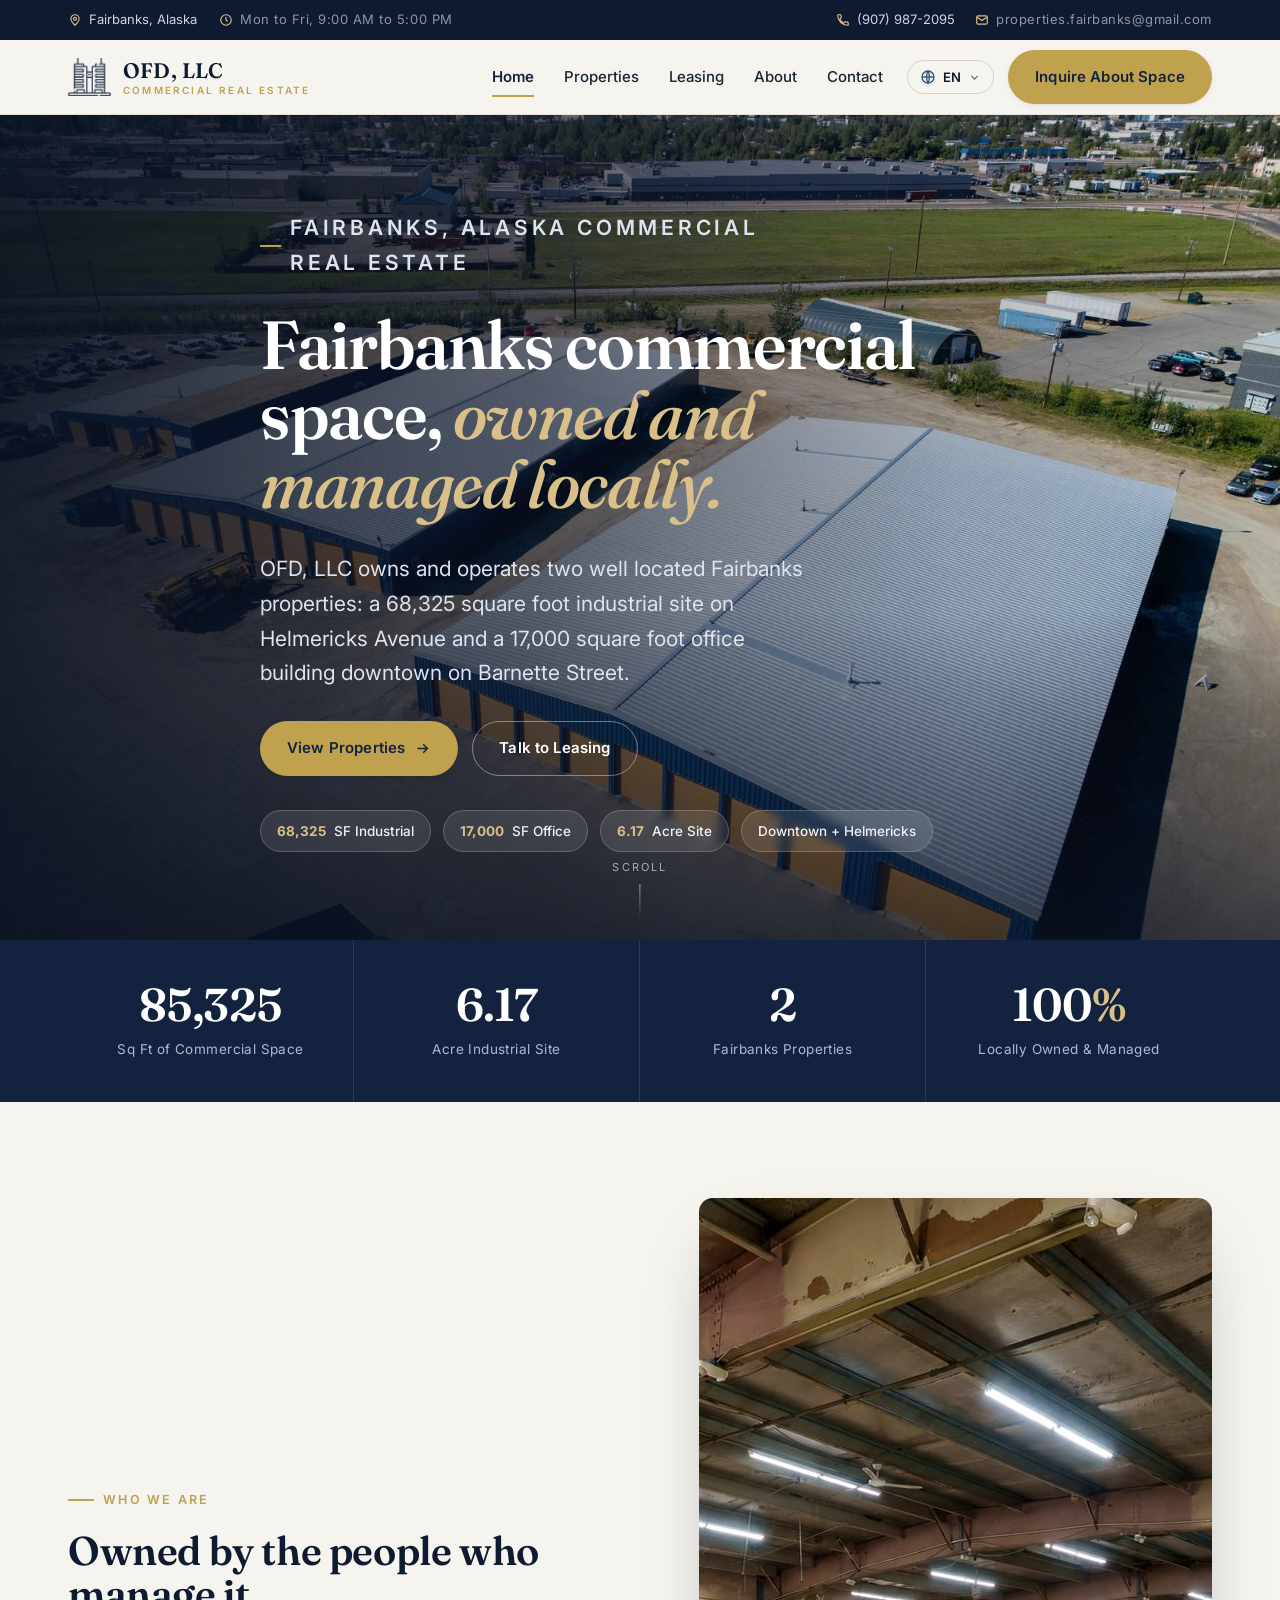
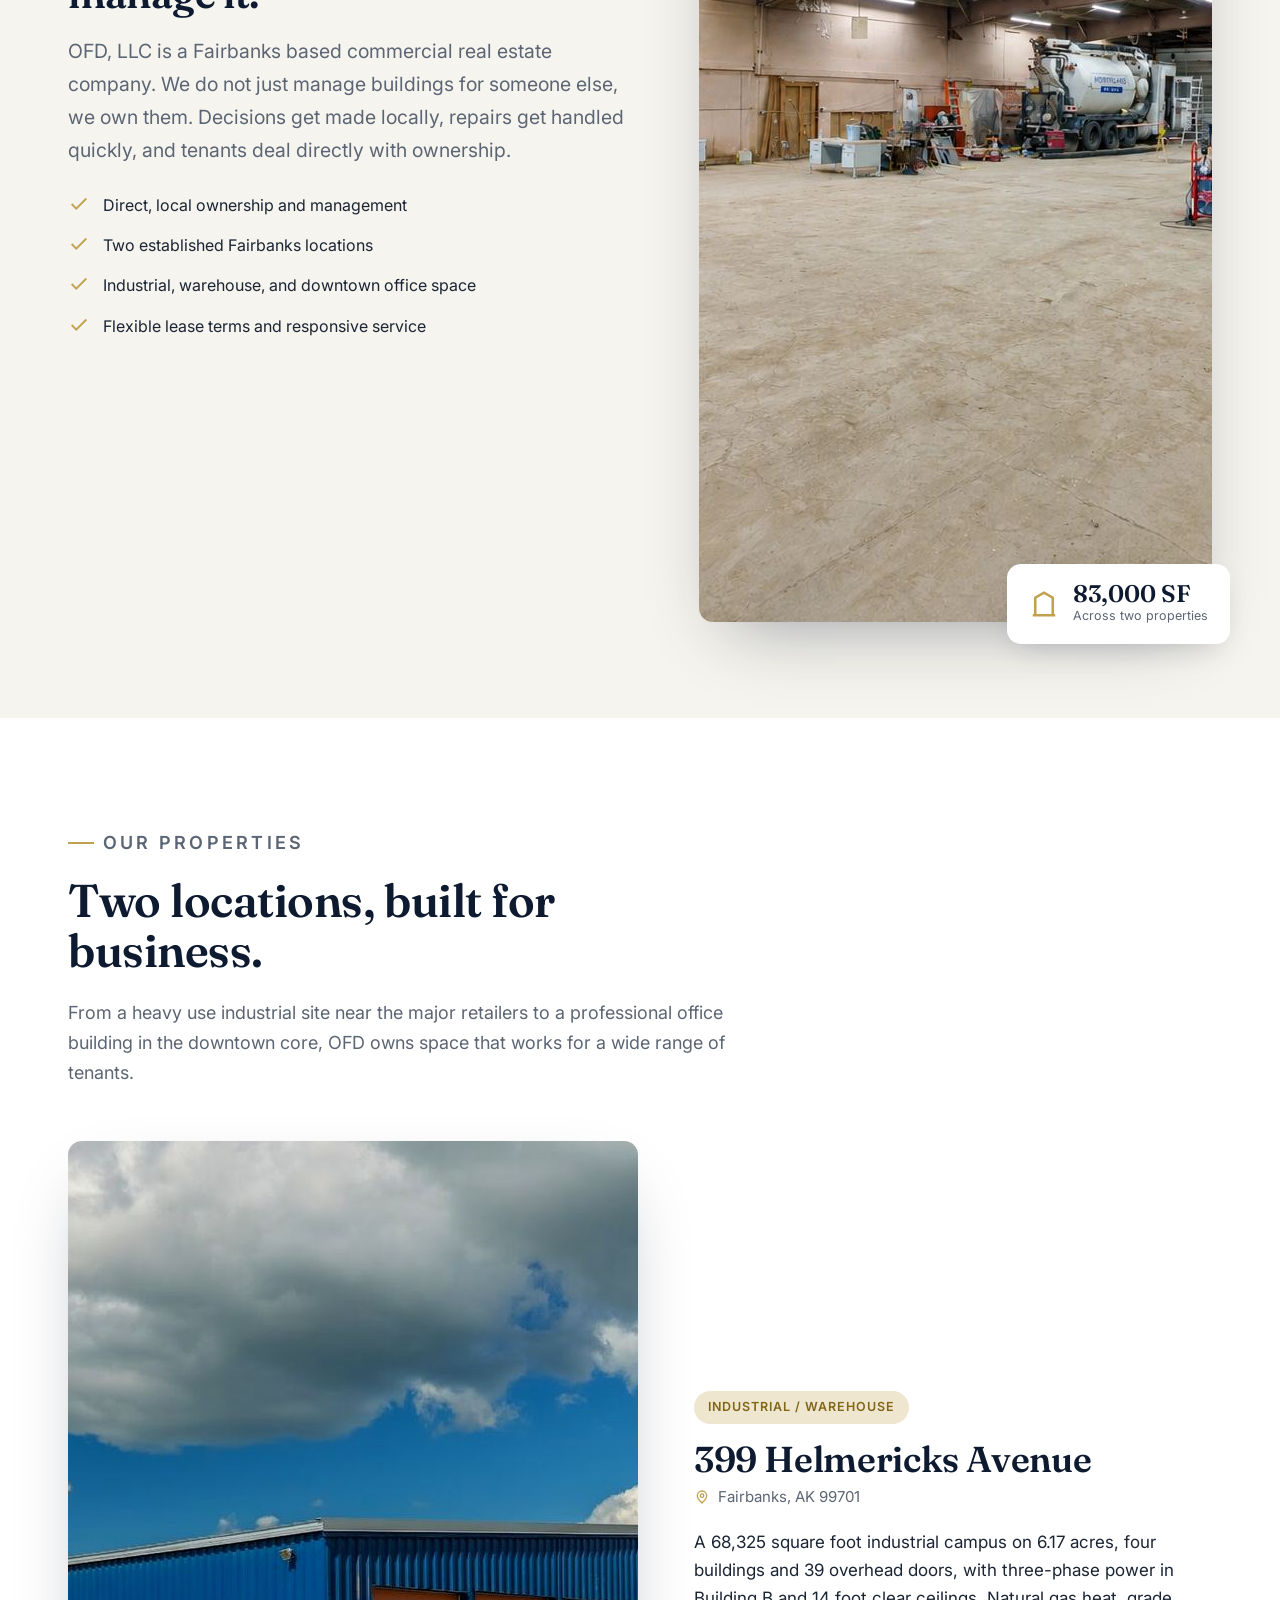
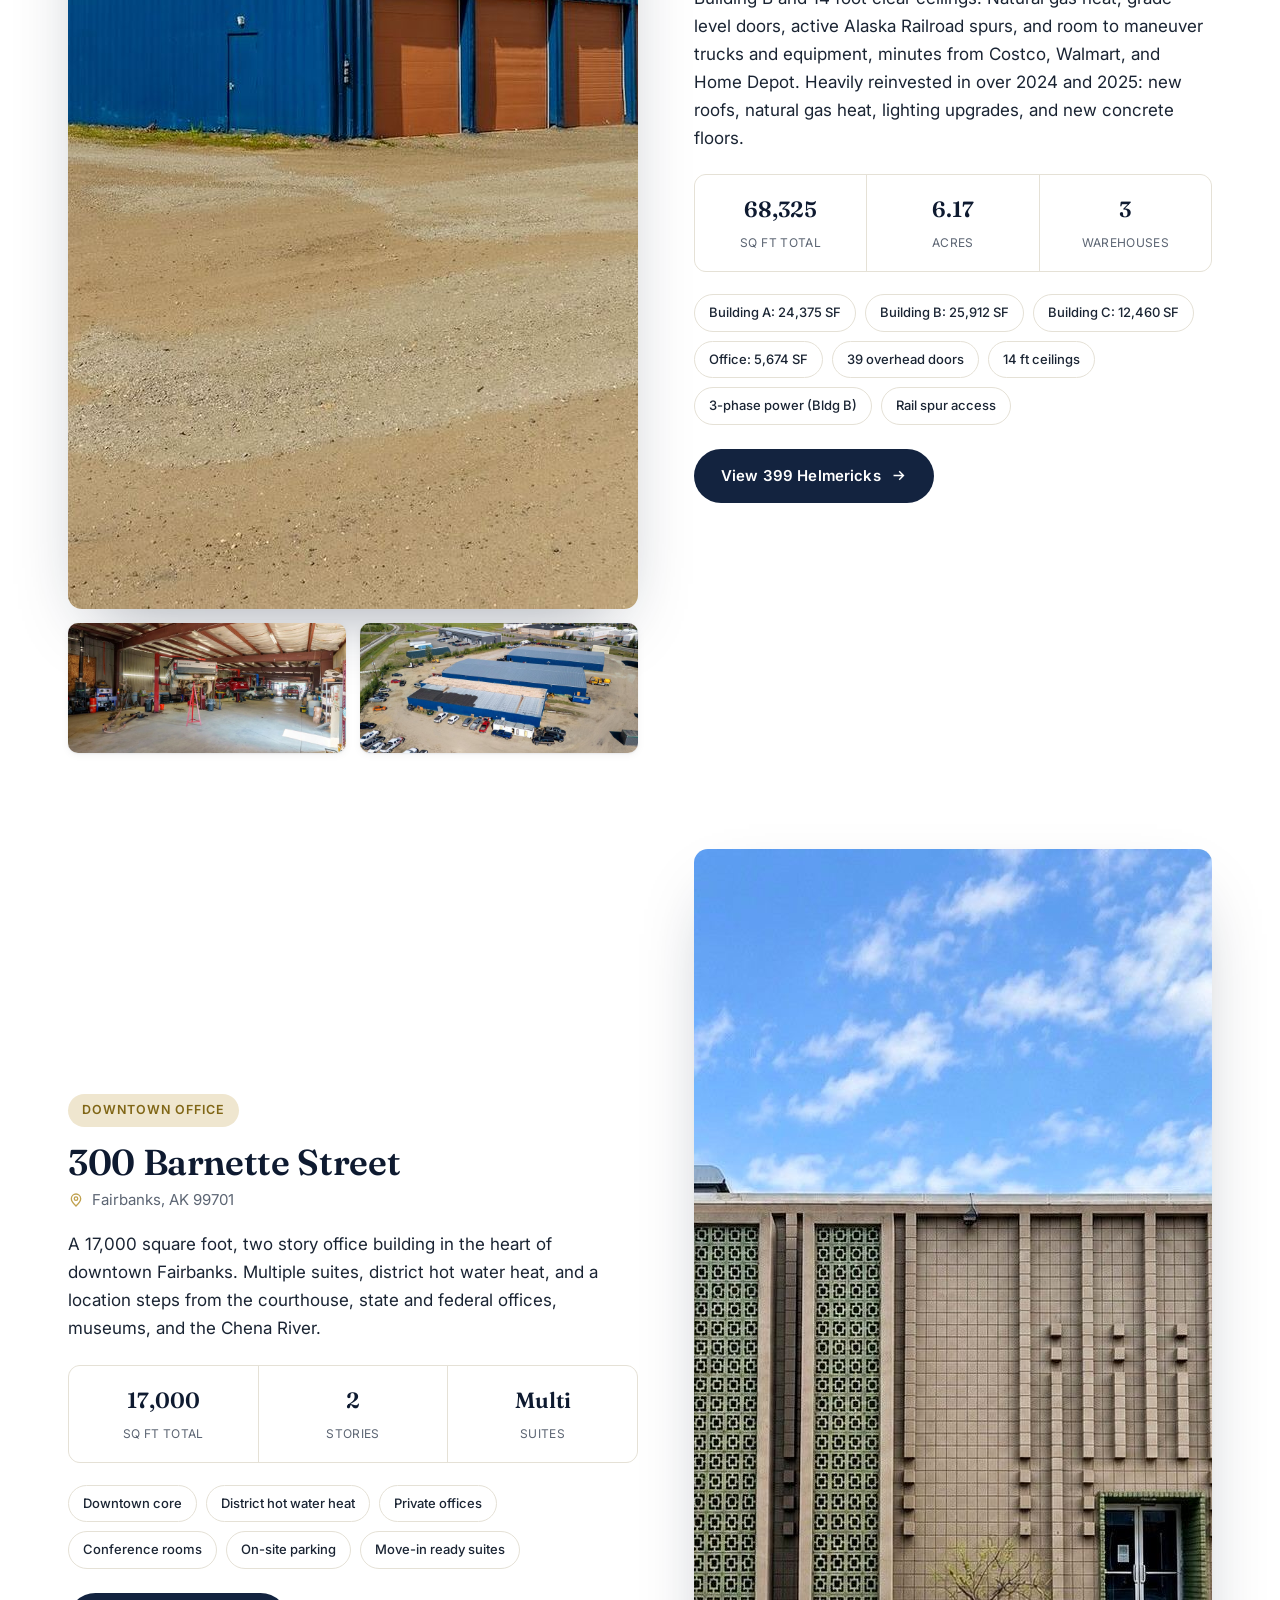
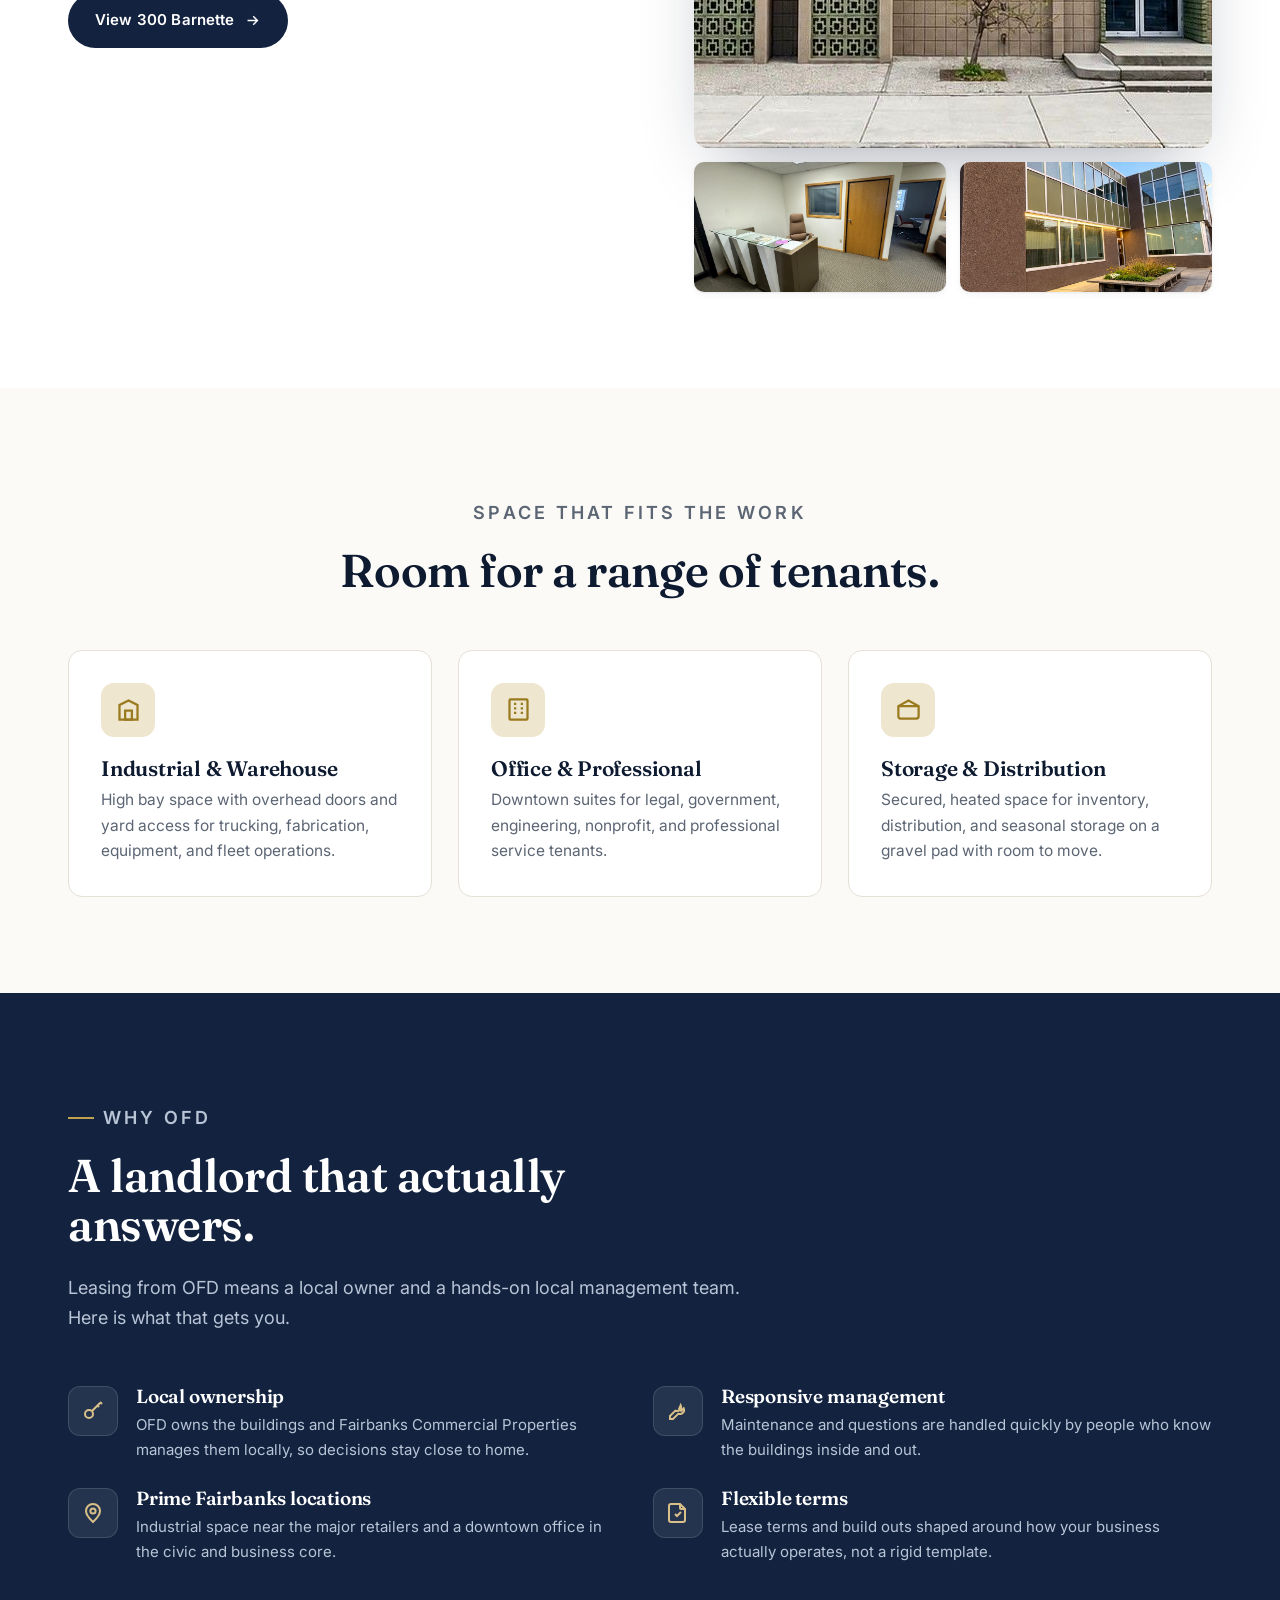
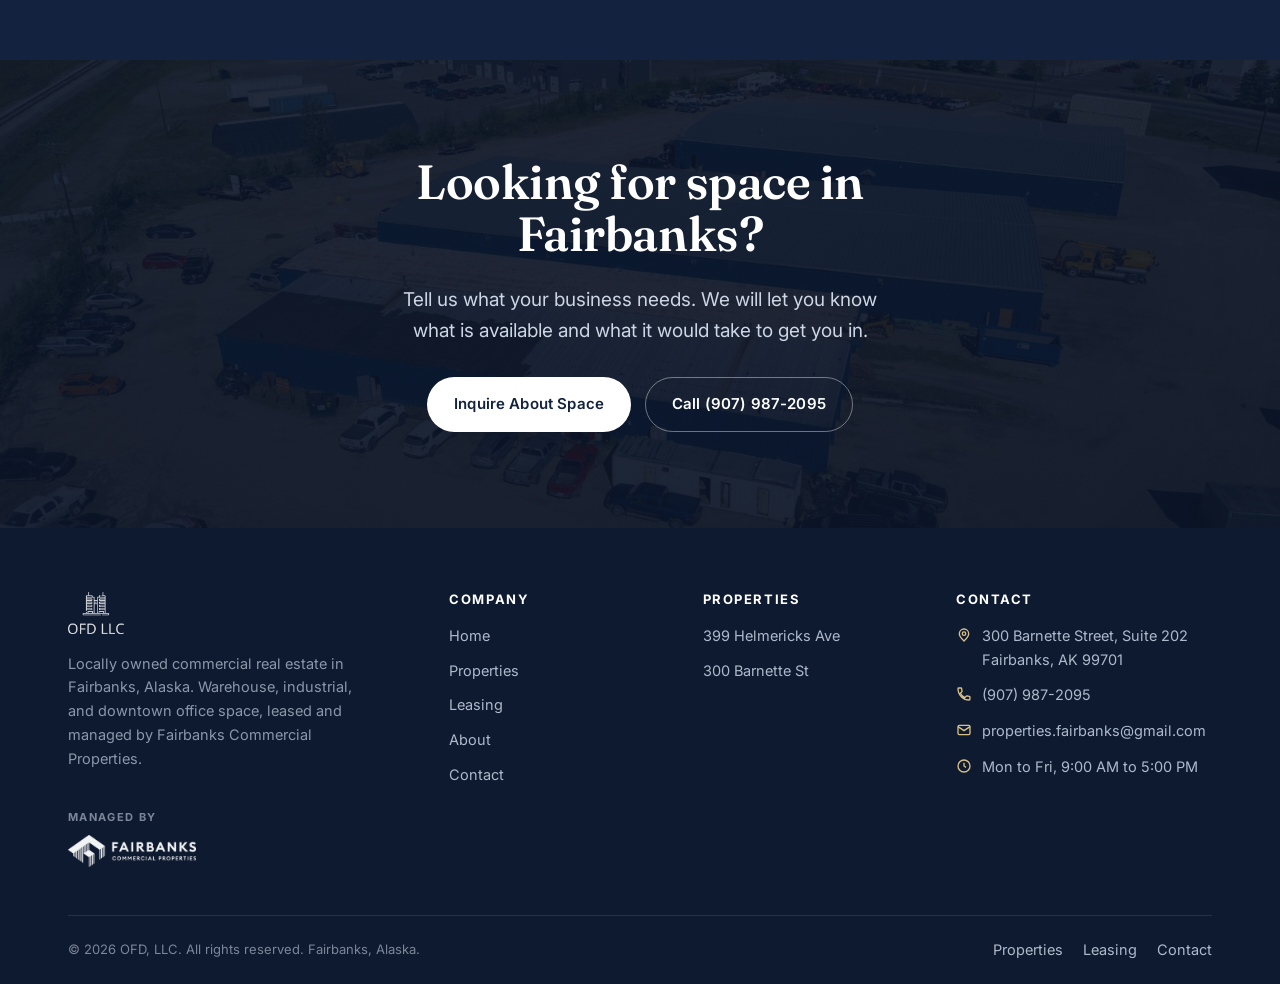
==== index.html @ 04889e03 "Upgrade Barnette + Helmericks photos to new professional shots 300 Barnette: replaced the two exteri" ====
<!DOCTYPE html>
<html lang="en">
<head>
<meta charset="UTF-8">
<meta name="viewport" content="width=device-width, initial-scale=1">
<title>OFD, LLC | Commercial Property for Lease in Fairbanks, Alaska</title>
<meta name="description" content="OFD, LLC owns and manages commercial real estate in Fairbanks, Alaska: a 68,325 sq ft industrial site at 399 Helmericks Ave and a 17,000 sq ft downtown office at 300 Barnette St.">
<link rel="canonical" href="https://www.ofdllc.com/">
<meta name="theme-color" content="#13233f">
<meta name="robots" content="index, follow">
<meta name="geo.region" content="US-AK">
<meta name="geo.placename" content="Fairbanks, Alaska">
<!-- Open Graph -->
<meta property="og:type" content="website">
<meta property="og:site_name" content="OFD, LLC">
<meta property="og:title" content="OFD, LLC | Commercial Property for Lease in Fairbanks, Alaska">
<meta property="og:description" content="Locally owned warehouse, industrial, and downtown office space in Fairbanks, Alaska.">
<meta property="og:url" content="https://www.ofdllc.com/">
<meta property="og:image" content="https://www.ofdllc.com/assets/img/og-image.jpg">
<meta property="og:image:width" content="1200">
<meta property="og:image:height" content="630">
<meta name="twitter:card" content="summary_large_image">
<meta name="twitter:title" content="OFD, LLC | Commercial Property for Lease in Fairbanks, Alaska">
<meta name="twitter:description" content="Locally owned warehouse, industrial, and downtown office space in Fairbanks, Alaska.">
<meta name="twitter:image" content="https://www.ofdllc.com/assets/img/og-image.jpg">
<!-- Favicons -->
<link rel="icon" href="assets/img/favicon.ico" sizes="any">
<link rel="icon" type="image/png" sizes="32x32" href="assets/img/favicon-32.png">
<link rel="apple-touch-icon" href="assets/img/apple-touch-icon.png">
<!-- Fonts -->
<link rel="preconnect" href="https://fonts.googleapis.com">
<link rel="preconnect" href="https://fonts.gstatic.com" crossorigin>
<link href="https://fonts.googleapis.com/css2?family=Fraunces:ital,opsz,wght@0,9..144,400;0,9..144,500;0,9..144,600;0,9..144,700;1,9..144,500&family=Inter:wght@400;500;600;700&display=swap" rel="stylesheet">
<link rel="preload" as="image" href="assets/img/hero-aerial.jpg" fetchpriority="high">
<link rel="stylesheet" href="assets/styles.css?v=7">
<script type="application/ld+json">
{
  "@context": "https://schema.org",
  "@graph": [
    {
      "@type": ["RealEstateAgent", "LocalBusiness"],
      "@id": "https://www.ofdllc.com/#business",
      "name": "OFD, LLC",
      "alternateName": "OFD LLC Commercial Real Estate",
      "description": "OFD, LLC is a locally owned commercial real estate company in Fairbanks, Alaska. OFD owns and leases warehouse, industrial, and downtown office space, including a 68,325 sq ft industrial campus on 6.17 acres at 399 Helmericks Avenue and a 17,000 sq ft, two-story downtown office building at 300 Barnette Street. The properties are managed by Fairbanks Commercial Properties.",
      "url": "https://www.ofdllc.com/",
      "logo": "https://www.ofdllc.com/assets/img/favicon-512.png",
      "image": "https://www.ofdllc.com/assets/img/og-image.jpg",
      "telephone": "+1-907-987-2095",
      "email": "properties.fairbanks@gmail.com",
      "priceRange": "$$",
      "currenciesAccepted": "USD",
      "areaServed": [
        { "@type": "City", "name": "Fairbanks, Alaska" },
        { "@type": "AdministrativeArea", "name": "Fairbanks North Star Borough, Alaska" }
      ],
      "knowsAbout": ["commercial real estate leasing", "warehouse and industrial space for lease", "downtown office space for lease", "commercial property management", "Fairbanks Alaska real estate"],
      "address": {
        "@type": "PostalAddress",
        "streetAddress": "300 Barnette Street, Suite 202",
        "addressLocality": "Fairbanks",
        "addressRegion": "AK",
        "postalCode": "99701",
        "addressCountry": "US"
      },
      "geo": { "@type": "GeoCoordinates", "latitude": 64.8466, "longitude": -147.7172 },
      "openingHoursSpecification": {
        "@type": "OpeningHoursSpecification",
        "dayOfWeek": ["Monday","Tuesday","Wednesday","Thursday","Friday"],
        "opens": "09:00",
        "closes": "17:00"
      },
      "founder": { "@type": "Person", "name": "Seth Church", "jobTitle": "Managing Member" },
      "sameAs": ["https://www.fairbankscp.com"]
    },
    {
      "@type": "WebSite",
      "@id": "https://www.ofdllc.com/#website",
      "url": "https://www.ofdllc.com/",
      "name": "OFD, LLC",
      "inLanguage": "en-US",
      "publisher": { "@id": "https://www.ofdllc.com/#business" }
    }
  ]
}
</script>
</head>
<body>
<a class="skip" href="#main">Skip to content</a>

<!-- utility bar -->
<div class="utility">
  <div class="wrap">
    <div class="u-left">
      <span class="u-item"><svg viewBox="0 0 24 24" fill="none" stroke="currentColor" stroke-width="2"><path d="M12 21s-7-6.6-7-11a7 7 0 0 1 14 0c0 4.4-7 11-7 11z"/><circle cx="12" cy="10" r="2.6"/></svg> Fairbanks, Alaska</span>
      <span class="u-item u-tag"><svg viewBox="0 0 24 24" fill="none" stroke="currentColor" stroke-width="2"><circle cx="12" cy="12" r="9"/><path d="M12 7v5l3 2"/></svg> Mon to Fri, 9:00 AM to 5:00 PM</span>
    </div>
    <div class="u-right">
      <a class="u-item" href="tel:+19079872095"><svg viewBox="0 0 24 24" fill="none" stroke="currentColor" stroke-width="2"><path d="M6.6 10.8a14 14 0 0 0 6.6 6.6l2.2-2.2a1 1 0 0 1 1-.24 11 11 0 0 0 3.5.56 1 1 0 0 1 1 1V20a1 1 0 0 1-1 1A17 17 0 0 1 3 4a1 1 0 0 1 1-1h3.5a1 1 0 0 1 1 1 11 11 0 0 0 .56 3.5 1 1 0 0 1-.24 1z"/></svg> (907) 987-2095</a>
      <a class="u-item u-tag" href="mailto:properties.fairbanks@gmail.com"><svg viewBox="0 0 24 24" fill="none" stroke="currentColor" stroke-width="2"><rect x="3" y="5" width="18" height="14" rx="2"/><path d="m3 7 9 6 9-6"/></svg> properties.fairbanks@gmail.com</a>
    </div>
  </div>
</div>

<!-- header -->
<header class="header">
  <nav class="wrap nav" aria-label="Primary">
    <a class="brand" href="index.html" aria-label="OFD, LLC home">
      <img width="360" height="318" src="assets/img/ofd-mark-navy.png" alt="OFD, LLC logo">
      <span class="b-text"><span class="b-name">OFD, LLC</span><span class="b-sub">Commercial Real Estate</span></span>
    </a>
    <div class="nav-links" id="navlinks">
      <a href="index.html">Home</a>
      <a href="properties.html">Properties</a>
      <a href="leasing.html">Leasing</a>
      <a href="about.html">About</a>
      <a href="contact.html">Contact</a>
    </div>
    <div class="nav-cta">
      <div class="lang notranslate" translate="no" id="lang">
        <button class="lang__btn" id="langBtn" type="button" aria-haspopup="listbox" aria-expanded="false" aria-label="Choose language">
          <svg class="globe" viewBox="0 0 24 24" fill="none" stroke="currentColor" stroke-width="2"><circle cx="12" cy="12" r="9"/><path d="M3 12h18M12 3c2.5 2.7 2.5 15.3 0 18M12 3c-2.5 2.7-2.5 15.3 0 18"/></svg><span id="langCurrent">EN</span><svg class="chev" viewBox="0 0 24 24" fill="none" stroke="currentColor" stroke-width="2"><path d="m6 9 6 6 6-6"/></svg>
        </button>
        <div class="lang__menu" id="langMenu" role="listbox" aria-label="Select a language">
          <button type="button" role="option" data-lang="en">English</button>
          <button type="button" role="option" data-lang="es">Español</button>
          <button type="button" role="option" data-lang="fr">Français</button>
          <button type="button" role="option" data-lang="de">Deutsch</button>
          <button type="button" role="option" data-lang="it">Italiano</button>
          <button type="button" role="option" data-lang="pt">Português</button>
          <button type="button" role="option" data-lang="ru">Русский</button>
          <button type="button" role="option" data-lang="zh-CN">中文 (简体)</button>
          <button type="button" role="option" data-lang="zh-TW">中文 (繁體)</button>
          <button type="button" role="option" data-lang="ja">日本語</button>
          <button type="button" role="option" data-lang="ko">한국어</button>
          <button type="button" role="option" data-lang="ar">العربية</button>
          <button type="button" role="option" data-lang="hi">हिन्दी</button>
          <button type="button" role="option" data-lang="bn">বাংলা</button>
          <button type="button" role="option" data-lang="pa">ਪੰਜਾਬੀ</button>
          <button type="button" role="option" data-lang="vi">Tiếng Việt</button>
          <button type="button" role="option" data-lang="th">ไทย</button>
          <button type="button" role="option" data-lang="id">Bahasa Indonesia</button>
          <button type="button" role="option" data-lang="tl">Filipino</button>
          <button type="button" role="option" data-lang="tr">Türkçe</button>
          <button type="button" role="option" data-lang="pl">Polski</button>
          <button type="button" role="option" data-lang="uk">Українська</button>
          <button type="button" role="option" data-lang="nl">Nederlands</button>
          <button type="button" role="option" data-lang="el">Ελληνικά</button>
          <button type="button" role="option" data-lang="he">עברית</button>
          <button type="button" role="option" data-lang="sv">Svenska</button>
          <button type="button" role="option" data-lang="ro">Română</button>
        </div>
      </div>
      <a class="btn btn--primary" href="contact.html">Inquire About Space</a>
      <button class="burger" aria-label="Open menu" aria-expanded="false" aria-controls="navlinks"><span></span></button>
    </div>
  </nav>
</header>

<main id="main">

<!-- hero -->
<section class="hero">
  <div class="hero__bg"><img width="1600" height="1200" src="assets/img/hero-aerial.jpg" alt="Aerial view of the OFD, LLC industrial property at 399 Helmericks Avenue in Fairbanks, Alaska"></div>
  <div class="wrap hero__inner">
    <p class="eyebrow">Fairbanks, Alaska Commercial Real Estate</p>
    <h1>Fairbanks commercial space, <em>owned and managed locally.</em></h1>
    <p>OFD, LLC owns and operates two well located Fairbanks properties: a 68,325 square foot industrial site on Helmericks Avenue and a 17,000 square foot office building downtown on Barnette Street.</p>
    <div class="btn-row">
      <a class="btn btn--primary" href="properties.html">View Properties
        <svg viewBox="0 0 24 24" fill="none" stroke="currentColor" stroke-width="2"><path d="M5 12h14M13 6l6 6-6 6"/></svg></a>
      <a class="btn btn--outline-light" href="contact.html">Talk to Leasing</a>
    </div>
    <div class="hero__chips">
      <span class="chip"><b>68,325</b> SF Industrial</span>
      <span class="chip"><b>17,000</b> SF Office</span>
      <span class="chip"><b>6.17</b> Acre Site</span>
      <span class="chip">Downtown + Helmericks</span>
    </div>
  </div>
  <div class="hero__scroll" aria-hidden="true">Scroll<span></span></div>
</section>

<!-- stat bar -->
<section class="statbar">
  <div class="wrap">
    <div class="statbar__grid">
      <div class="stat"><div class="stat__num"><span data-count="85325">0</span></div><div class="stat__label">Sq Ft of Commercial Space</div></div>
      <div class="stat"><div class="stat__num"><span data-count="6.17" data-dec="2">0</span></div><div class="stat__label">Acre Industrial Site</div></div>
      <div class="stat"><div class="stat__num"><span data-count="2">0</span></div><div class="stat__label">Fairbanks Properties</div></div>
      <div class="stat"><div class="stat__num"><span data-count="100">0</span><span class="suf">%</span></div><div class="stat__label">Locally Owned & Managed</div></div>
    </div>
  </div>
</section>

<!-- intro split -->
<section class="section bg-paper">
  <div class="wrap">
    <div class="split">
      <div class="split__body reveal">
        <p class="eyebrow">Who We Are</p>
        <h2>Owned by the people who manage it.</h2>
        <p class="lead">OFD, LLC is a Fairbanks based commercial real estate company. We do not just manage buildings for someone else, we own them. Decisions get made locally, repairs get handled quickly, and tenants deal directly with ownership.</p>
        <ul class="checklist">
          <li><svg viewBox="0 0 24 24" fill="none" stroke="currentColor" stroke-width="2"><path d="M20 6 9 17l-5-5"/></svg> Direct, local ownership and management</li>
          <li><svg viewBox="0 0 24 24" fill="none" stroke="currentColor" stroke-width="2"><path d="M20 6 9 17l-5-5"/></svg> Two established Fairbanks locations</li>
          <li><svg viewBox="0 0 24 24" fill="none" stroke="currentColor" stroke-width="2"><path d="M20 6 9 17l-5-5"/></svg> Industrial, warehouse, and downtown office space</li>
          <li><svg viewBox="0 0 24 24" fill="none" stroke="currentColor" stroke-width="2"><path d="M20 6 9 17l-5-5"/></svg> Flexible lease terms and responsive service</li>
        </ul>
      </div>
      <div class="split__media reveal d2">
        <img width="1535" height="1024" src="assets/img/helmericks-int-1.jpg" alt="Open warehouse interior with concrete floor at 399 Helmericks Avenue" loading="lazy" decoding="async">
        <div class="badge badge--br">
          <svg viewBox="0 0 24 24" fill="none" stroke="currentColor" stroke-width="2"><path d="M3 21h18M5 21V7l7-4 7 4v14"/><path d="M9 9h.01M15 9h.01M9 13h.01M15 13h.01M9 17h.01M15 17h.01"/></svg>
          <div><div class="b-num">83,000 SF</div><div class="b-lbl">Across two properties</div></div>
        </div>
      </div>
    </div>
  </div>
</section>

<!-- properties -->
<section class="section bg-surface" id="properties">
  <div class="wrap">
    <div class="section-head reveal">
      <p class="eyebrow">Our Properties</p>
      <h2>Two locations, built for business.</h2>
      <p>From a heavy use industrial site near the major retailers to a professional office building in the downtown core, OFD owns space that works for a wide range of tenants.</p>
    </div>

    <!-- 399 Helmericks -->
    <div class="prop reveal">
      <div class="prop__media">
        <img width="1600" height="1068" class="pm-main" src="assets/img/helmericks-storage.jpg" alt="Row of warehouse bays with overhead doors at 399 Helmericks Avenue" loading="lazy" decoding="async">
        <div class="pm-thumbs">
          <img width="1600" height="1068" src="assets/img/helmericks-int-2.jpg" alt="Warehouse bay interior at 399 Helmericks Avenue" loading="lazy" decoding="async">
          <img width="1600" height="1200" src="assets/img/helmericks-aerial.jpg" alt="Aerial of the 399 Helmericks Avenue site" loading="lazy" decoding="async">
        </div>
      </div>
      <div class="prop__body">
        <span class="prop__tag">Industrial / Warehouse</span>
        <h3>399 Helmericks Avenue</h3>
        <div class="prop__addr"><svg viewBox="0 0 24 24" fill="none" stroke="currentColor" stroke-width="2"><path d="M12 21s-7-6.6-7-11a7 7 0 0 1 14 0c0 4.4-7 11-7 11z"/><circle cx="12" cy="10" r="2.6"/></svg> Fairbanks, AK 99701</div>
        <p>A 68,325 square foot industrial campus on 6.17 acres, four buildings and 39 overhead doors, with three-phase power in Building B and 14 foot clear ceilings. Natural gas heat, grade level doors, active Alaska Railroad spurs, and room to maneuver trucks and equipment, minutes from Costco, Walmart, and Home Depot. Heavily reinvested in over 2024 and 2025: new roofs, natural gas heat, lighting upgrades, and new concrete floors.</p>
        <div class="specrow">
          <div class="sc"><b>68,325</b><span>SQ FT TOTAL</span></div>
          <div class="sc"><b>6.17</b><span>ACRES</span></div>
          <div class="sc"><b>3</b><span>WAREHOUSES</span></div>
        </div>
        <div class="taglist">
          <span>Building A: 24,375 SF</span><span>Building B: 25,912 SF</span><span>Building C: 12,460 SF</span><span>Office: 5,674 SF</span><span>39 overhead doors</span><span>14 ft ceilings</span><span>3-phase power (Bldg B)</span><span>Rail spur access</span>
        </div>
        <a class="btn btn--navy" href="properties.html#helmericks">View 399 Helmericks
          <svg viewBox="0 0 24 24" fill="none" stroke="currentColor" stroke-width="2"><path d="M5 12h14M13 6l6 6-6 6"/></svg></a>
      </div>
    </div>

    <!-- 300 Barnette -->
    <div class="prop prop--rev reveal">
      <div class="prop__media">
        <img width="1448" height="899" class="pm-main" src="assets/img/barnette-exterior.jpg" alt="The 300 Barnette Street office building in downtown Fairbanks" loading="lazy" decoding="async">
        <div class="pm-thumbs">
          <img width="1600" height="1200" src="assets/img/barnette-reception.jpg" alt="Reception area inside 300 Barnette Street" loading="lazy" decoding="async">
          <img width="960" height="1280" src="assets/img/barnette-glass.jpg" alt="Glass curtain wall side of 300 Barnette Street" loading="lazy" decoding="async">
        </div>
      </div>
      <div class="prop__body">
        <span class="prop__tag">Downtown Office</span>
        <h3>300 Barnette Street</h3>
        <div class="prop__addr"><svg viewBox="0 0 24 24" fill="none" stroke="currentColor" stroke-width="2"><path d="M12 21s-7-6.6-7-11a7 7 0 0 1 14 0c0 4.4-7 11-7 11z"/><circle cx="12" cy="10" r="2.6"/></svg> Fairbanks, AK 99701</div>
        <p>A 17,000 square foot, two story office building in the heart of downtown Fairbanks. Multiple suites, district hot water heat, and a location steps from the courthouse, state and federal offices, museums, and the Chena River.</p>
        <div class="specrow">
          <div class="sc"><b>17,000</b><span>SQ FT TOTAL</span></div>
          <div class="sc"><b>2</b><span>STORIES</span></div>
          <div class="sc"><b>Multi</b><span>SUITES</span></div>
        </div>
        <div class="taglist">
          <span>Downtown core</span><span>District hot water heat</span><span>Private offices</span><span>Conference rooms</span><span>On-site parking</span><span>Move-in ready suites</span>
        </div>
        <a class="btn btn--navy" href="properties.html#barnette">View 300 Barnette
          <svg viewBox="0 0 24 24" fill="none" stroke="currentColor" stroke-width="2"><path d="M5 12h14M13 6l6 6-6 6"/></svg></a>
      </div>
    </div>
  </div>
</section>

<!-- tenant types -->
<section class="section bg-soft">
  <div class="wrap">
    <div class="section-head center reveal">
      <p class="eyebrow">Space That Fits The Work</p>
      <h2>Room for a range of tenants.</h2>
    </div>
    <div class="cards c3">
      <div class="card reveal">
        <div class="card__icon"><svg viewBox="0 0 24 24" fill="none" stroke="currentColor" stroke-width="2"><path d="M3 21h18M4 21V8l8-4 8 4v13"/><rect x="9" y="13" width="6" height="8"/></svg></div>
        <h3>Industrial & Warehouse</h3>
        <p>High bay space with overhead doors and yard access for trucking, fabrication, equipment, and fleet operations.</p>
      </div>
      <div class="card reveal d1">
        <div class="card__icon"><svg viewBox="0 0 24 24" fill="none" stroke="currentColor" stroke-width="2"><rect x="4" y="3" width="16" height="18" rx="1"/><path d="M8 7h2M14 7h2M8 11h2M14 11h2M8 15h2M14 15h2"/></svg></div>
        <h3>Office & Professional</h3>
        <p>Downtown suites for legal, government, engineering, nonprofit, and professional service tenants.</p>
      </div>
      <div class="card reveal d2">
        <div class="card__icon"><svg viewBox="0 0 24 24" fill="none" stroke="currentColor" stroke-width="2"><path d="M3 9 12 4l9 5v9a2 2 0 0 1-2 2H5a2 2 0 0 1-2-2z"/><path d="M3 9h18"/></svg></div>
        <h3>Storage & Distribution</h3>
        <p>Secured, heated space for inventory, distribution, and seasonal storage on a gravel pad with room to move.</p>
      </div>
    </div>
  </div>
</section>

<!-- why OFD -->
<section class="section bg-navy">
  <div class="wrap">
    <div class="section-head reveal">
      <p class="eyebrow">Why OFD</p>
      <h2>A landlord that actually answers.</h2>
      <p>Leasing from OFD means a local owner and a hands-on local management team. Here is what that gets you.</p>
    </div>
    <div class="cards c2">
      <div class="feat reveal">
        <div class="feat__ic"><svg viewBox="0 0 24 24" fill="none" stroke="currentColor" stroke-width="2"><circle cx="8" cy="15" r="4"/><path d="m10.8 12.2 8.2-8.2M16 6l2 2M19 3l2 2"/></svg></div>
        <div><h3>Local ownership</h3><p>OFD owns the buildings and Fairbanks Commercial Properties manages them locally, so decisions stay close to home.</p></div>
      </div>
      <div class="feat reveal d1">
        <div class="feat__ic"><svg viewBox="0 0 24 24" fill="none" stroke="currentColor" stroke-width="2"><path d="M14.7 6.3a4 4 0 0 1-5.3 5.3L4 17v3h3l5.4-5.4a4 4 0 0 0 5.3-5.3l-2.6 2.6-2-2z"/></svg></div>
        <div><h3>Responsive management</h3><p>Maintenance and questions are handled quickly by people who know the buildings inside and out.</p></div>
      </div>
      <div class="feat reveal d2">
        <div class="feat__ic"><svg viewBox="0 0 24 24" fill="none" stroke="currentColor" stroke-width="2"><path d="M12 21s-7-6.6-7-11a7 7 0 0 1 14 0c0 4.4-7 11-7 11z"/><circle cx="12" cy="10" r="2.6"/></svg></div>
        <div><h3>Prime Fairbanks locations</h3><p>Industrial space near the major retailers and a downtown office in the civic and business core.</p></div>
      </div>
      <div class="feat reveal d3">
        <div class="feat__ic"><svg viewBox="0 0 24 24" fill="none" stroke="currentColor" stroke-width="2"><path d="M14 3v4a1 1 0 0 0 1 1h4"/><path d="M5 3h9l5 5v11a2 2 0 0 1-2 2H5a2 2 0 0 1-2-2V5a2 2 0 0 1 2-2z"/><path d="M9 13l2 2 4-4"/></svg></div>
        <div><h3>Flexible terms</h3><p>Lease terms and build outs shaped around how your business actually operates, not a rigid template.</p></div>
      </div>
    </div>
  </div>
</section>

<!-- CTA -->
<section class="cta">
  <div class="cta__bg"><img width="1600" height="1200" src="assets/img/helmericks-aerial.jpg" alt="" aria-hidden="true" loading="lazy"></div>
  <div class="wrap">
    <div class="cta__inner reveal">
      <h2>Looking for space in Fairbanks?</h2>
      <p>Tell us what your business needs. We will let you know what is available and what it would take to get you in.</p>
      <div class="btn-row">
        <a class="btn btn--light" href="contact.html">Inquire About Space</a>
        <a class="btn btn--outline-light" href="tel:+19079872095">Call (907) 987-2095</a>
      </div>
    </div>
  </div>
</section>

</main>

<!-- footer -->
<footer class="footer">
  <div class="wrap">
    <div class="footer__top">
      <div class="footer__brand">
        <img width="760" height="575" src="assets/img/ofd-logo-white.png" alt="OFD, LLC">
        <p>Locally owned commercial real estate in Fairbanks, Alaska. Warehouse, industrial, and downtown office space, leased and managed by Fairbanks Commercial Properties.</p>
        <a class="managed-by" href="https://www.fairbankscp.com" target="_blank" rel="noopener">
          <span>Managed by</span>
          <img width="620" height="155" src="assets/img/fcp-logo-white.png" alt="Fairbanks Commercial Properties logo">
        </a>
      </div>
      <div>
        <h4>Company</h4>
        <ul>
          <li><a href="index.html">Home</a></li>
          <li><a href="properties.html">Properties</a></li>
          <li><a href="leasing.html">Leasing</a></li>
          <li><a href="about.html">About</a></li>
          <li><a href="contact.html">Contact</a></li>
        </ul>
      </div>
      <div>
        <h4>Properties</h4>
        <ul>
          <li><a href="properties.html#helmericks">399 Helmericks Ave</a></li>
          <li><a href="properties.html#barnette">300 Barnette St</a></li>
        </ul>
      </div>
      <div class="footer__contact">
        <h4>Contact</h4>
        <div><svg viewBox="0 0 24 24" fill="none" stroke="currentColor" stroke-width="2"><path d="M12 21s-7-6.6-7-11a7 7 0 0 1 14 0c0 4.4-7 11-7 11z"/><circle cx="12" cy="10" r="2.6"/></svg> <span>300 Barnette Street, Suite 202<br>Fairbanks, AK 99701</span></div>
        <div><svg viewBox="0 0 24 24" fill="none" stroke="currentColor" stroke-width="2"><path d="M6.6 10.8a14 14 0 0 0 6.6 6.6l2.2-2.2a1 1 0 0 1 1-.24 11 11 0 0 0 3.5.56 1 1 0 0 1 1 1V20a1 1 0 0 1-1 1A17 17 0 0 1 3 4a1 1 0 0 1 1-1h3.5a1 1 0 0 1 1 1 11 11 0 0 0 .56 3.5 1 1 0 0 1-.24 1z"/></svg> <a href="tel:+19079872095">(907) 987-2095</a></div>
        <div><svg viewBox="0 0 24 24" fill="none" stroke="currentColor" stroke-width="2"><rect x="3" y="5" width="18" height="14" rx="2"/><path d="m3 7 9 6 9-6"/></svg> <a href="mailto:properties.fairbanks@gmail.com">properties.fairbanks@gmail.com</a></div>
        <div><svg viewBox="0 0 24 24" fill="none" stroke="currentColor" stroke-width="2"><circle cx="12" cy="12" r="9"/><path d="M12 7v5l3 2"/></svg> <span>Mon to Fri, 9:00 AM to 5:00 PM</span></div>
      </div>
    </div>
    <div class="footer__bottom">
      <p>&copy; <span id="year"></span> OFD, LLC. All rights reserved. Fairbanks, Alaska.</p>
      <div class="fb-links">
        <a href="properties.html">Properties</a>
        <a href="leasing.html">Leasing</a>
        <a href="contact.html">Contact</a>
      </div>
    </div>
  </div>
</footer>

<!-- Google Translate element (script loaded on demand by app.js) -->
<div id="google_translate_element" aria-hidden="true"></div>
<script src="assets/app.js?v=4" defer></script>
</body>
</html>
---- assets/styles.css ----
/* ============================================================
   OFD, LLC — Commercial Real Estate | Fairbanks, Alaska
   Shared stylesheet
   Brand: deep navy + brass + warm ivory; Fraunces + Inter
   ============================================================ */

:root{
  --ink:#0e1a30;
  --navy:#13233f;
  --navy-2:#1b3057;
  --steel:#33507a;
  --brass:#c0a14e;
  --brass-2:#d9c089;
  --brass-soft:#efe6cf;
  --paper:#f6f4ee;
  --surface:#ffffff;
  --surface-2:#fbfaf6;
  --line:#e5e1d6;
  --line-2:#d6d1c4;
  --text:#1a2433;
  --muted:#5c6573;
  --muted-2:#7a818d;
  --white:#ffffff;
  --shadow-sm:0 1px 2px rgba(14,26,48,.06), 0 2px 8px rgba(14,26,48,.05);
  --shadow:0 12px 30px -12px rgba(14,26,48,.22);
  --shadow-lg:0 30px 70px -30px rgba(14,26,48,.42);
  --radius:14px;
  --radius-sm:10px;
  --maxw:1200px;
  --nav-h:74px;
  --ease:cubic-bezier(.22,.61,.36,1);
  --serif:"Fraunces",Georgia,"Times New Roman",serif;
  --sans:"Inter",-apple-system,BlinkMacSystemFont,"Segoe UI",Roboto,Helvetica,Arial,sans-serif;
}

*{box-sizing:border-box}
html{scroll-behavior:smooth}
html,body{overflow-x:clip}
[id]{scroll-margin-top:calc(var(--nav-h) + 24px)}

body{
  margin:0;
  font-family:var(--sans);
  color:var(--text);
  background:var(--paper);
  font-size:17px;
  line-height:1.65;
  -webkit-font-smoothing:antialiased;
  text-rendering:optimizeLegibility;
}

img{max-width:100%;display:block}
a{color:inherit;text-decoration:none}
button{font-family:inherit}

h1,h2,h3,h4{
  font-family:var(--serif);
  font-weight:600;
  color:var(--ink);
  line-height:1.08;
  letter-spacing:-.01em;
  margin:0 0 .5em;
  font-optical-sizing:auto;
}
p{margin:0 0 1em}

::selection{background:var(--brass);color:var(--navy)}
:focus-visible{outline:3px solid var(--brass);outline-offset:3px;border-radius:4px}

.skip{
  position:absolute;left:-999px;top:0;z-index:200;
  background:var(--navy);color:#fff;padding:12px 18px;border-radius:0 0 8px 0;
}
.skip:focus{left:0}

/* ---------- layout ---------- */
.wrap{max-width:var(--maxw);margin:0 auto;padding:0 28px}
.section{padding:96px 0}
.section--tight{padding:64px 0}
.section--pad-sm{padding:72px 0}
.bg-paper{background:var(--paper)}
.bg-surface{background:var(--surface)}
.bg-soft{background:var(--surface-2)}
.bg-navy{background:var(--navy);color:#e9edf4}
.bg-navy h1,.bg-navy h2,.bg-navy h3{color:#fff}

.eyebrow{
  display:inline-flex;align-items:center;gap:9px;
  font-family:var(--sans);font-weight:600;font-size:12.5px;
  letter-spacing:.18em;text-transform:uppercase;color:var(--brass);
  margin-bottom:18px;
}
.eyebrow::before{content:"";width:26px;height:2px;background:var(--brass);display:inline-block}
.bg-navy .eyebrow{color:var(--brass-2)}

.section-head{max-width:680px;margin-bottom:54px}
.section-head.center{margin-left:auto;margin-right:auto;text-align:center}
.section-head.center .eyebrow::before{display:none}
.section-head h2{font-size:clamp(30px,4.2vw,46px)}
.section-head p{color:var(--muted);font-size:18px;margin-top:14px}
.bg-navy .section-head p{color:#b9c4d6}

.lead{font-size:19.5px;color:var(--muted);line-height:1.7}

/* ---------- buttons ---------- */
.btn{
  display:inline-flex;align-items:center;justify-content:center;gap:9px;
  font-family:var(--sans);font-weight:600;font-size:15px;letter-spacing:.01em;
  padding:14px 26px;border-radius:999px;border:1.5px solid transparent;
  cursor:pointer;transition:.25s var(--ease);white-space:nowrap;
}
.btn svg{width:17px;height:17px}
.btn--primary{background:var(--brass);color:var(--navy);box-shadow:var(--shadow-sm)}
.btn--primary:hover{background:var(--brass-2);transform:translateY(-2px);box-shadow:0 14px 28px -12px rgba(192,161,78,.6)}
.btn--navy{background:var(--navy);color:#fff}
.btn--navy:hover{background:var(--navy-2);transform:translateY(-2px)}
.btn--ghost{background:transparent;border-color:var(--line-2);color:var(--ink)}
.btn--ghost:hover{border-color:var(--navy);background:var(--navy);color:#fff}
.btn--light{background:#fff;color:var(--navy)}
.btn--light:hover{background:var(--brass);color:var(--navy);transform:translateY(-2px)}
.btn--outline-light{background:transparent;border-color:rgba(255,255,255,.4);color:#fff}
.btn--outline-light:hover{border-color:#fff;background:rgba(255,255,255,.1)}
.btn-row{display:flex;flex-wrap:wrap;gap:14px}

.textlink{display:inline-flex;align-items:center;gap:7px;font-weight:600;color:var(--steel);font-size:15px;transition:.2s}
.textlink svg{width:16px;height:16px;transition:transform .2s}
.textlink:hover{color:var(--navy)}
.textlink:hover svg{transform:translateX(4px)}
.bg-navy .textlink{color:var(--brass-2)}
.bg-navy .textlink:hover{color:#fff}

/* ---------- utility bar ---------- */
.utility{background:var(--ink);color:#cdd6e4;font-size:13px}
.utility .wrap{display:flex;justify-content:space-between;align-items:center;height:40px;gap:18px}
.utility a{color:#cdd6e4;transition:color .2s}
.utility a:hover{color:#fff}
.utility .u-left{display:flex;gap:22px;align-items:center}
.utility .u-right{display:flex;gap:20px;align-items:center}
.utility .u-item{display:inline-flex;align-items:center;gap:7px}
.utility svg{width:14px;height:14px;color:var(--brass-2);flex:none}
.utility .u-tag{color:#8c97a8;letter-spacing:.04em}

/* ---------- header / nav ---------- */
.header{position:sticky;top:0;z-index:100;background:rgba(246,244,238,.86);backdrop-filter:saturate(140%) blur(12px);border-bottom:1px solid var(--line);transition:.3s var(--ease)}
.header.scrolled{background:rgba(255,255,255,.96);box-shadow:0 6px 22px -14px rgba(14,26,48,.3)}
.nav{display:flex;align-items:center;justify-content:space-between;height:var(--nav-h);gap:24px}
.brand{display:flex;align-items:center;gap:12px;flex:none}
.brand img{height:38px;width:auto}
.brand .b-text{display:flex;flex-direction:column;line-height:1}
.brand .b-name{font-family:var(--serif);font-weight:600;font-size:21px;color:var(--ink);letter-spacing:.01em}
.brand .b-sub{font-family:var(--sans);font-size:10px;font-weight:600;letter-spacing:.22em;text-transform:uppercase;color:var(--brass);margin-top:4px}
.nav-links{display:flex;align-items:center;gap:30px;margin-left:auto}
.nav-links a{font-size:15px;font-weight:500;color:var(--text);position:relative;padding:6px 0;transition:color .2s}
.nav-links a::after{content:"";position:absolute;left:0;bottom:-2px;width:0;height:2px;background:var(--brass);transition:width .25s var(--ease)}
.nav-links a:hover{color:var(--navy)}
.nav-links a:hover::after,.nav-links a.active::after{width:100%}
.nav-links a.active{color:var(--navy);font-weight:600}
.nav-cta{display:flex;align-items:center;gap:14px;flex:none}

/* language selector */
.lang{position:relative}
.lang__btn{display:inline-flex;align-items:center;gap:7px;background:transparent;border:1.5px solid var(--line-2);border-radius:999px;padding:8px 12px;font-family:var(--sans);font-weight:600;font-size:13px;color:var(--ink);cursor:pointer;transition:.2s var(--ease);line-height:1}
.lang__btn:hover{border-color:var(--navy);background:#fff}
.lang__btn .globe{width:16px;height:16px;color:var(--steel)}
.lang__btn .chev{width:13px;height:13px;color:var(--muted);transition:transform .2s}
.lang__btn[aria-expanded="true"] .chev{transform:rotate(180deg)}
.lang__menu{position:absolute;top:calc(100% + 10px);right:0;background:#fff;border:1px solid var(--line);border-radius:12px;box-shadow:var(--shadow-lg);padding:8px;min-width:200px;max-height:344px;overflow-y:auto;display:none;z-index:130;-webkit-overflow-scrolling:touch}
.lang__menu.open{display:block}
.lang__menu button{display:block;width:100%;text-align:left;background:none;border:0;padding:9px 13px;border-radius:8px;font-family:var(--sans);font-size:14.5px;color:var(--text);cursor:pointer;transition:.15s}
.lang__menu button:hover{background:var(--surface-2);color:var(--navy)}
.lang__menu button.active{background:var(--brass-soft);color:#806616;font-weight:600}

/* hide Google Translate injected chrome */
.goog-te-banner-frame,.goog-te-gadget-icon,#goog-gt-tt,.goog-te-balloon-frame{display:none!important}
.goog-te-gadget{height:0;overflow:hidden;font-size:0!important;line-height:0!important}
iframe.skiptranslate,.skiptranslate iframe,.VIpgJd-ZVi9od-ORHb-OEVmcd{display:none!important;visibility:hidden!important}
body{top:0!important}
#google_translate_element{position:absolute!important;left:-9999px!important;top:-9999px!important;width:0!important;height:0!important;overflow:hidden!important}
.goog-text-highlight{background:none!important;box-shadow:none!important}
.burger{display:none;background:none;border:0;cursor:pointer;width:42px;height:42px;border-radius:10px;align-items:center;justify-content:center}
.burger:hover{background:rgba(19,35,63,.07)}
.burger span{display:block;width:22px;height:2px;background:var(--ink);position:relative;transition:.3s}
.burger span::before,.burger span::after{content:"";position:absolute;left:0;width:22px;height:2px;background:var(--ink);transition:.3s}
.burger span::before{top:-7px}.burger span::after{top:7px}
.burger.open span{background:transparent}
.burger.open span::before{top:0;transform:rotate(45deg)}
.burger.open span::after{top:0;transform:rotate(-45deg)}

/* ---------- hero ---------- */
.hero{position:relative;min-height:min(86vh,760px);display:flex;align-items:flex-end;color:#fff;overflow:hidden}
.hero__bg{position:absolute;inset:0;z-index:0}
.hero__bg img{width:100%;height:100%;object-fit:cover;animation:slowzoom 22s ease-out forwards}
@keyframes slowzoom{from{transform:scale(1.06)}to{transform:scale(1)}}
.hero__bg::after{content:"";position:absolute;inset:0;background:
  linear-gradient(90deg,rgba(10,18,34,.92) 0%,rgba(10,18,34,.66) 42%,rgba(10,18,34,.28) 75%,rgba(10,18,34,.12) 100%),
  linear-gradient(0deg,rgba(10,18,34,.7) 0%,rgba(10,18,34,0) 40%)}
.hero__inner{position:relative;z-index:1;padding:74px 0 88px;max-width:760px}
.hero h1{color:#fff;font-size:clamp(38px,6vw,68px);line-height:1.02;letter-spacing:-.02em}
.hero h1 em{font-style:italic;color:var(--brass-2);font-weight:500}
.hero p{font-size:clamp(17px,2.2vw,21px);color:#dde4ef;max-width:560px;margin:22px 0 30px}
.hero .btn-row{margin-bottom:34px}
.hero__chips{display:flex;flex-wrap:wrap;gap:12px}
.chip{display:inline-flex;align-items:center;gap:8px;background:rgba(255,255,255,.1);border:1px solid rgba(255,255,255,.2);backdrop-filter:blur(4px);padding:9px 16px;border-radius:999px;font-size:13.5px;font-weight:500;color:#eef2f8}
.chip b{color:var(--brass-2);font-weight:700}
.hero__scroll{position:absolute;left:50%;bottom:22px;transform:translateX(-50%);z-index:1;color:rgba(255,255,255,.6);font-size:11px;letter-spacing:.2em;text-transform:uppercase;display:flex;flex-direction:column;align-items:center;gap:8px}
.hero__scroll span{width:1px;height:34px;background:linear-gradient(rgba(255,255,255,.6),transparent);animation:scrollcue 2s ease-in-out infinite}
@keyframes scrollcue{0%,100%{opacity:.3;transform:scaleY(.6)}50%{opacity:1;transform:scaleY(1)}}

.page-hero{position:relative;color:#fff;padding:calc(var(--nav-h) - 30px) 0 0}
.page-hero__bg{position:absolute;inset:0;z-index:0}
.page-hero__bg img{width:100%;height:100%;object-fit:cover}
.page-hero__bg::after{content:"";position:absolute;inset:0;background:linear-gradient(90deg,rgba(10,18,34,.9),rgba(10,18,34,.6) 70%,rgba(10,18,34,.4))}
.page-hero__inner{position:relative;z-index:1;padding:84px 0 78px;max-width:720px}
.page-hero h1{color:#fff;font-size:clamp(34px,5vw,54px)}
.page-hero p{color:#d7dEEb;font-size:19px;margin-top:14px;max-width:580px}
.crumbs{font-size:13px;color:#9fb0c8;margin-bottom:20px;display:flex;gap:8px;align-items:center;flex-wrap:wrap}
.crumbs a{color:#cdd8e8}.crumbs a:hover{color:#fff}
.crumbs span{color:var(--brass-2)}

/* ---------- stat bar ---------- */
.statbar{background:var(--navy);color:#fff;position:relative;z-index:2}
.statbar__grid{display:grid;grid-template-columns:repeat(4,1fr)}
.stat{padding:42px 26px;text-align:center;border-right:1px solid rgba(255,255,255,.1)}
.stat:last-child{border-right:0}
.stat__num{font-family:var(--serif);font-weight:600;font-size:clamp(34px,4vw,46px);color:#fff;line-height:1;letter-spacing:-.02em}
.stat__num .suf{color:var(--brass-2)}
.stat__label{margin-top:10px;font-size:13.5px;color:#aebbcf;letter-spacing:.03em}

/* ---------- intro split ---------- */
.split{display:grid;grid-template-columns:1.05fr .95fr;gap:64px;align-items:center}
.split--rev .split__media{order:-1}
.split__media{position:relative}
.split__media img{border-radius:var(--radius);box-shadow:var(--shadow-lg);width:100%;object-fit:cover}
.split__media .badge{position:absolute;background:#fff;border-radius:14px;padding:18px 22px;box-shadow:var(--shadow);display:flex;gap:14px;align-items:center}
.split__media .badge--br{right:-18px;bottom:-22px}
.split__media .badge svg{width:30px;height:30px;color:var(--brass)}
.split__media .badge .b-num{font-family:var(--serif);font-weight:600;font-size:24px;color:var(--ink);line-height:1}
.split__media .badge .b-lbl{font-size:12.5px;color:var(--muted)}
.split__body h2{font-size:clamp(28px,3.6vw,40px)}
.checklist{list-style:none;padding:0;margin:24px 0 0;display:grid;gap:14px}
.checklist li{display:flex;gap:13px;align-items:flex-start;font-size:16px;color:var(--text)}
.checklist svg{width:22px;height:22px;color:var(--brass);flex:none;margin-top:1px}

/* ---------- property feature blocks ---------- */
.prop{display:grid;grid-template-columns:1.1fr 1fr;gap:56px;align-items:center}
.prop + .prop{margin-top:96px}
.prop--rev .prop__media{order:2}
.prop__media{position:relative}
.prop__media .pm-main{border-radius:var(--radius);box-shadow:var(--shadow-lg);width:100%;aspect-ratio:4/3;object-fit:cover}
.prop__media .pm-thumbs{display:grid;grid-template-columns:1fr 1fr;gap:14px;margin-top:14px}
.prop__media .pm-thumbs img{border-radius:var(--radius-sm);height:130px;width:100%;object-fit:cover;box-shadow:var(--shadow-sm)}
.prop__tag{display:inline-flex;align-items:center;gap:8px;background:var(--brass-soft);color:#806616;font-weight:600;font-size:12.5px;letter-spacing:.08em;text-transform:uppercase;padding:6px 14px;border-radius:999px;margin-bottom:16px}
.prop__body h3{font-size:clamp(26px,3.2vw,36px);margin-bottom:6px}
.prop__addr{display:flex;align-items:center;gap:8px;color:var(--muted);font-size:15px;margin-bottom:18px}
.prop__addr svg{width:16px;height:16px;color:var(--brass)}
.specrow{display:grid;grid-template-columns:repeat(3,1fr);gap:1px;background:var(--line);border:1px solid var(--line);border-radius:12px;overflow:hidden;margin:22px 0}
.specrow .sc{background:var(--surface);padding:16px 14px;text-align:center}
.specrow .sc b{display:block;font-family:var(--serif);font-weight:600;font-size:22px;color:var(--ink)}
.specrow .sc span{font-size:12px;color:var(--muted);letter-spacing:.03em}
.taglist{display:flex;flex-wrap:wrap;gap:9px;margin:20px 0 24px}
.taglist span{background:var(--surface);border:1px solid var(--line);color:var(--text);font-size:13px;font-weight:500;padding:7px 14px;border-radius:999px}

/* ---------- cards ---------- */
.cards{display:grid;gap:26px}
.cards.c3{grid-template-columns:repeat(3,1fr)}
.cards.c2{grid-template-columns:repeat(2,1fr)}
.cards.c4{grid-template-columns:repeat(4,1fr)}
.card{background:var(--surface);border:1px solid var(--line);border-radius:var(--radius);padding:32px;transition:.3s var(--ease)}
.card:hover{transform:translateY(-5px);box-shadow:var(--shadow);border-color:var(--line-2)}
.card__icon{width:54px;height:54px;border-radius:13px;background:var(--brass-soft);display:flex;align-items:center;justify-content:center;margin-bottom:20px}
.card__icon svg{width:27px;height:27px;color:#9a7a1f}
.card h3{font-size:21px;margin-bottom:8px}
.card p{color:var(--muted);font-size:15.5px;margin:0}
.card--num{position:relative}
.card__step{font-family:var(--serif);font-weight:600;font-size:14px;color:var(--brass);letter-spacing:.06em}

/* improvements: per-building cards + pills */
.card--imp{display:flex;flex-direction:column}
.card--imp h4{display:flex;align-items:center;gap:10px;font-family:var(--serif);font-weight:600;font-size:20px;color:var(--ink);margin:0}
.card--imp h4 .ic{width:36px;height:36px;border-radius:9px;background:var(--brass-soft);display:flex;align-items:center;justify-content:center;flex:none}
.card--imp h4 .ic svg{width:19px;height:19px;color:#9a7a1f}
.card--imp .checklist{margin-top:18px;gap:11px}
.card--imp .checklist li{font-size:14.5px;color:var(--text)}
.card--imp .checklist svg{width:19px;height:19px}
.imp-note{margin-top:26px;display:flex;flex-wrap:wrap;gap:10px}
.imp-note .pill{display:inline-flex;align-items:center;gap:9px;background:var(--surface);border:1px solid var(--line);border-radius:999px;padding:10px 17px;font-size:14px;font-weight:500;color:var(--text)}
.imp-note .pill svg{width:17px;height:17px;color:var(--brass);flex:none}
/* completed/planned grouping */
.imp-b{font-family:var(--sans);font-weight:700;font-size:11.5px;letter-spacing:.09em;text-transform:uppercase;color:var(--brass);margin:18px 0 9px}
.imp-b:first-child{margin-top:0}
.card--imp .imp-group .checklist{margin-top:0}
/* site map + lease plans */
.mapfig{border-radius:var(--radius);overflow:hidden;border:1px solid var(--line);box-shadow:var(--shadow)}
.mapfig img{width:100%;display:block}
.plan-card{display:flex;flex-direction:column}
.plan-card .plan-img{width:100%;height:300px;object-fit:contain;background:#fff;border:1px solid var(--line);border-radius:10px;padding:12px;margin-bottom:20px}
.plan-card h4{font-family:var(--serif);font-weight:600;font-size:20px;color:var(--ink);margin:0 0 4px}
.avail-note{display:inline-flex;align-items:center;gap:9px;background:var(--brass-soft);color:#806616;font-weight:600;font-size:13.5px;padding:10px 18px;border-radius:999px;margin-top:8px}
.avail-note svg{width:17px;height:17px;flex:none}

/* property card (gallery thumb style) */
.pcard{background:var(--surface);border:1px solid var(--line);border-radius:var(--radius);overflow:hidden;transition:.3s var(--ease);display:flex;flex-direction:column}
.pcard:hover{transform:translateY(-5px);box-shadow:var(--shadow-lg)}
.pcard__img{position:relative;aspect-ratio:16/11;overflow:hidden}
.pcard__img img{width:100%;height:100%;object-fit:cover;transition:transform .6s var(--ease)}
.pcard:hover .pcard__img img{transform:scale(1.05)}
.pcard__type{position:absolute;top:14px;left:14px;background:rgba(19,35,63,.9);color:#fff;font-size:12px;font-weight:600;letter-spacing:.05em;padding:6px 13px;border-radius:999px;backdrop-filter:blur(4px)}
.pcard__body{padding:24px 26px 28px;flex:1;display:flex;flex-direction:column}
.pcard__body h3{font-size:22px;margin-bottom:4px}
.pcard__addr{color:var(--muted);font-size:14px;margin-bottom:14px;display:flex;gap:7px;align-items:center}
.pcard__addr svg{width:15px;height:15px;color:var(--brass);flex:none}
.pcard__meta{display:flex;gap:18px;margin:auto 0 0;padding-top:16px;border-top:1px solid var(--line)}
.pcard__meta div{font-size:13px;color:var(--muted)}
.pcard__meta b{display:block;font-family:var(--serif);font-size:19px;color:var(--ink);font-weight:600}

/* ---------- gallery ---------- */
.gallery{display:grid;grid-template-columns:repeat(4,1fr);grid-auto-rows:200px;gap:14px}
.gallery a{border-radius:12px;overflow:hidden;position:relative}
.gallery img{width:100%;height:100%;object-fit:cover;transition:transform .5s var(--ease)}
.gallery a:hover img{transform:scale(1.06)}
.gallery .g-wide{grid-column:span 2}
.gallery .g-tall{grid-row:span 2}

/* ---------- feature list / why ---------- */
.feat{display:flex;gap:18px;align-items:flex-start}
.feat__ic{width:50px;height:50px;border-radius:12px;background:var(--navy);display:flex;align-items:center;justify-content:center;flex:none}
.feat__ic svg{width:24px;height:24px;color:var(--brass-2)}
.feat h3{font-size:19px;margin-bottom:6px}
.feat p{color:var(--muted);font-size:15px;margin:0}
.bg-navy .feat h3{color:#fff}
.bg-navy .feat p{color:#b9c4d6}
.bg-navy .feat__ic{background:rgba(255,255,255,.08);border:1px solid rgba(255,255,255,.12)}

/* ---------- CTA band ---------- */
.cta{position:relative;overflow:hidden;color:#fff;text-align:center}
.cta__bg{position:absolute;inset:0;z-index:0}
.cta__bg img{width:100%;height:100%;object-fit:cover}
.cta__bg::after{content:"";position:absolute;inset:0;background:linear-gradient(rgba(11,20,38,.9),rgba(11,20,38,.93))}
.cta__inner{position:relative;z-index:1;padding:96px 0;max-width:680px;margin:0 auto}
.cta h2{color:#fff;font-size:clamp(30px,4.4vw,48px)}
.cta p{color:#cdd6e4;font-size:19px;margin:16px auto 30px;max-width:520px}
.cta .btn-row{justify-content:center}

/* ---------- about / team ---------- */
.bio{display:grid;grid-template-columns:auto 1fr;gap:24px;align-items:center;background:var(--surface);border:1px solid var(--line);border-radius:var(--radius);padding:30px}
.bio__avatar{width:96px;height:96px;border-radius:50%;background:var(--navy);color:var(--brass-2);font-family:var(--serif);font-weight:600;font-size:34px;display:flex;align-items:center;justify-content:center;flex:none}
.bio h3{font-size:23px;margin-bottom:2px}
.bio .role{color:var(--brass);font-weight:600;font-size:14px;letter-spacing:.04em;margin-bottom:10px}
.bio p{color:var(--muted);font-size:15.5px;margin:0}

.valuecard{background:var(--surface);border:1px solid var(--line);border-left:3px solid var(--brass);border-radius:12px;padding:26px}
.valuecard h3{font-size:19px;margin-bottom:8px}
.valuecard p{color:var(--muted);font-size:15px;margin:0}

/* ---------- contact / forms ---------- */
.contact-grid{display:grid;grid-template-columns:1fr 1.1fr;gap:54px;align-items:start}
.info-block{display:flex;gap:16px;align-items:flex-start;padding:20px 0;border-bottom:1px solid var(--line)}
.info-block:last-child{border-bottom:0}
.info-block__ic{width:46px;height:46px;border-radius:11px;background:var(--brass-soft);display:flex;align-items:center;justify-content:center;flex:none}
.info-block__ic svg{width:22px;height:22px;color:#9a7a1f}
.info-block h3{font-size:13px;text-transform:uppercase;letter-spacing:.1em;color:var(--muted);font-family:var(--sans);font-weight:700;margin-bottom:4px}
.info-block p,.info-block a{font-size:17px;color:var(--ink);margin:0;font-weight:500}
.info-block a:hover{color:var(--brass)}

.form{background:var(--surface);border:1px solid var(--line);border-radius:var(--radius);padding:34px;box-shadow:var(--shadow-sm)}
.form .grid2{display:grid;grid-template-columns:1fr 1fr;gap:18px}
.field{margin-bottom:18px}
.field label{display:block;font-size:13.5px;font-weight:600;color:var(--ink);margin-bottom:7px}
.field label .req{color:var(--brass)}
.field input,.field select,.field textarea{
  width:100%;padding:13px 15px;border:1.5px solid var(--line-2);border-radius:10px;
  font-family:inherit;font-size:15.5px;color:var(--ink);background:var(--surface-2);transition:.2s;
}
.field textarea{resize:vertical;min-height:130px}
.field input:focus,.field select:focus,.field textarea:focus{outline:none;border-color:var(--brass);background:#fff;box-shadow:0 0 0 4px rgba(192,161,78,.13)}
.field .err{color:#c0392b;font-size:12.5px;margin-top:5px;display:none}
.field.invalid input,.field.invalid select,.field.invalid textarea{border-color:#c0392b}
.field.invalid .err{display:block}
.form-success{display:none;text-align:center;padding:30px 10px}
.form-success.show{display:block}
.form-success svg{width:62px;height:62px;color:var(--brass);margin-bottom:14px}
.form-success h2{font-size:26px;margin-bottom:8px}
.form-success p{color:var(--muted)}
.form-note{font-size:12.5px;color:var(--muted-2);margin-top:14px;text-align:center}

.map-embed{border-radius:var(--radius);overflow:hidden;border:1px solid var(--line);box-shadow:var(--shadow-sm);margin-top:30px}
.map-embed iframe{display:block;width:100%;height:340px;border:0;filter:grayscale(.2) contrast(1.02)}
/* two-up property maps */
.maps-row{display:grid;grid-template-columns:1fr 1fr;gap:26px}
.map-card{background:var(--surface);border:1px solid var(--line);border-radius:var(--radius);overflow:hidden;box-shadow:var(--shadow-sm)}
.map-card__head{display:flex;align-items:center;gap:13px;padding:18px 22px;border-bottom:1px solid var(--line)}
.map-card__head>svg{width:22px;height:22px;color:var(--brass);flex:none}
.map-card__head h3{font-size:18px;margin:0}
.map-card__head span{font-size:12.5px;color:var(--muted)}
.map-card__head .textlink{margin-left:auto;flex:none}
.map-card .map-embed{margin:0;border:0;border-radius:0;box-shadow:none}
.map-card .map-embed iframe{height:300px}
@media(max-width:760px){.maps-row{grid-template-columns:1fr}}

/* ---------- footer ---------- */
.footer{background:var(--ink);color:#aeb9cb;font-size:14.5px;padding-top:64px}
.footer a{color:#aeb9cb;transition:color .2s}
.footer a:hover{color:#fff}
.footer__top{display:grid;grid-template-columns:1.6fr 1fr 1fr 1.2fr;gap:40px;padding-bottom:48px;border-bottom:1px solid rgba(255,255,255,.1)}
.footer__brand img{height:42px;width:auto;margin-bottom:18px}
.footer__brand p{color:#8b97a9;max-width:300px;font-size:14.5px}
.managed-by{display:inline-flex;flex-direction:column;gap:9px;margin-top:22px}
.managed-by span{font-size:11px;font-weight:700;letter-spacing:.12em;text-transform:uppercase;color:#7c8699}
.managed-by img{height:32px;width:auto;margin:0;opacity:.95;transition:opacity .2s}
.managed-by:hover img{opacity:1}
.mgmt-logo{background:#fff;border:1px solid var(--line);border-radius:var(--radius);padding:46px 40px;box-shadow:var(--shadow-sm);text-align:center}
.mgmt-logo img{max-width:100%;width:380px;height:auto;margin:0 auto}
.info-block img{width:auto}
.footer h4{color:#fff;font-family:var(--sans);font-size:13px;text-transform:uppercase;letter-spacing:.12em;margin-bottom:18px;font-weight:700}
.footer ul{list-style:none;padding:0;margin:0;display:grid;gap:11px}
.footer__contact div{display:flex;gap:10px;align-items:flex-start;margin-bottom:12px}
.footer__contact svg{width:16px;height:16px;color:var(--brass-2);flex:none;margin-top:3px}
.footer__bottom{display:flex;justify-content:space-between;align-items:center;gap:16px;padding:22px 0;flex-wrap:wrap}
.footer__bottom p{margin:0;color:#7c8699;font-size:13px}
.footer__bottom .fb-links{display:flex;gap:20px}

/* ---------- reveal ---------- */
.reveal{opacity:0;transform:translateY(26px);transition:opacity .7s var(--ease),transform .7s var(--ease)}
.reveal.in{opacity:1;transform:none}
.reveal.d1{transition-delay:.08s}.reveal.d2{transition-delay:.16s}.reveal.d3{transition-delay:.24s}.reveal.d4{transition-delay:.32s}

/* ---------- responsive ---------- */
@media(max-width:1040px){
  .nav-links{position:fixed;top:var(--nav-h);left:0;right:0;background:#fff;flex-direction:column;align-items:flex-start;gap:0;padding:10px 28px 24px;box-shadow:0 20px 30px -16px rgba(14,26,48,.3);transform:translateY(-130%);transition:transform .35s var(--ease);max-height:calc(100vh - var(--nav-h));overflow:auto;margin-left:0}
  .nav-links.open{transform:none}
  .nav-links a{width:100%;padding:14px 0;border-bottom:1px solid var(--line);font-size:16px}
  .nav-links a::after{display:none}
  .burger{display:flex}
  .nav-cta .btn:not(.burger){display:none}
  .split,.prop,.prop--rev .prop__media,.contact-grid{grid-template-columns:1fr}
  .prop--rev .prop__media{order:0}
  .split{gap:40px}.prop+.prop{margin-top:64px}
  .footer__top{grid-template-columns:1fr 1fr}
}
@media(max-width:760px){
  body{font-size:16px}
  .section{padding:68px 0}
  .wrap{padding:0 20px}
  .statbar__grid{grid-template-columns:1fr 1fr}
  .stat{border-bottom:1px solid rgba(255,255,255,.1)}
  .stat:nth-child(2){border-right:0}
  .cards.c3,.cards.c2,.cards.c4{grid-template-columns:1fr}
  .gallery{grid-template-columns:1fr 1fr;grid-auto-rows:150px}
  .gallery .g-wide{grid-column:span 2}
  .gallery .g-tall{grid-row:span 1}
  .form .grid2,.specrow{grid-template-columns:1fr}
  .specrow{gap:1px}
  .footer__top{grid-template-columns:1fr}
  .utility .u-tag,.utility .u-item--hide{display:none}
  .bio{grid-template-columns:1fr;text-align:center}
  .bio__avatar{margin:0 auto}
  .hero__chips .chip:nth-child(n+4){display:none}
}

/* ---------- reduced motion ---------- */
@media(prefers-reduced-motion:reduce){
  *,*::before,*::after{animation-duration:.001ms!important;animation-iteration-count:1!important;transition-duration:.01ms!important;scroll-behavior:auto!important}
  .reveal{opacity:1;transform:none}
  .hero__bg img{animation:none}
}
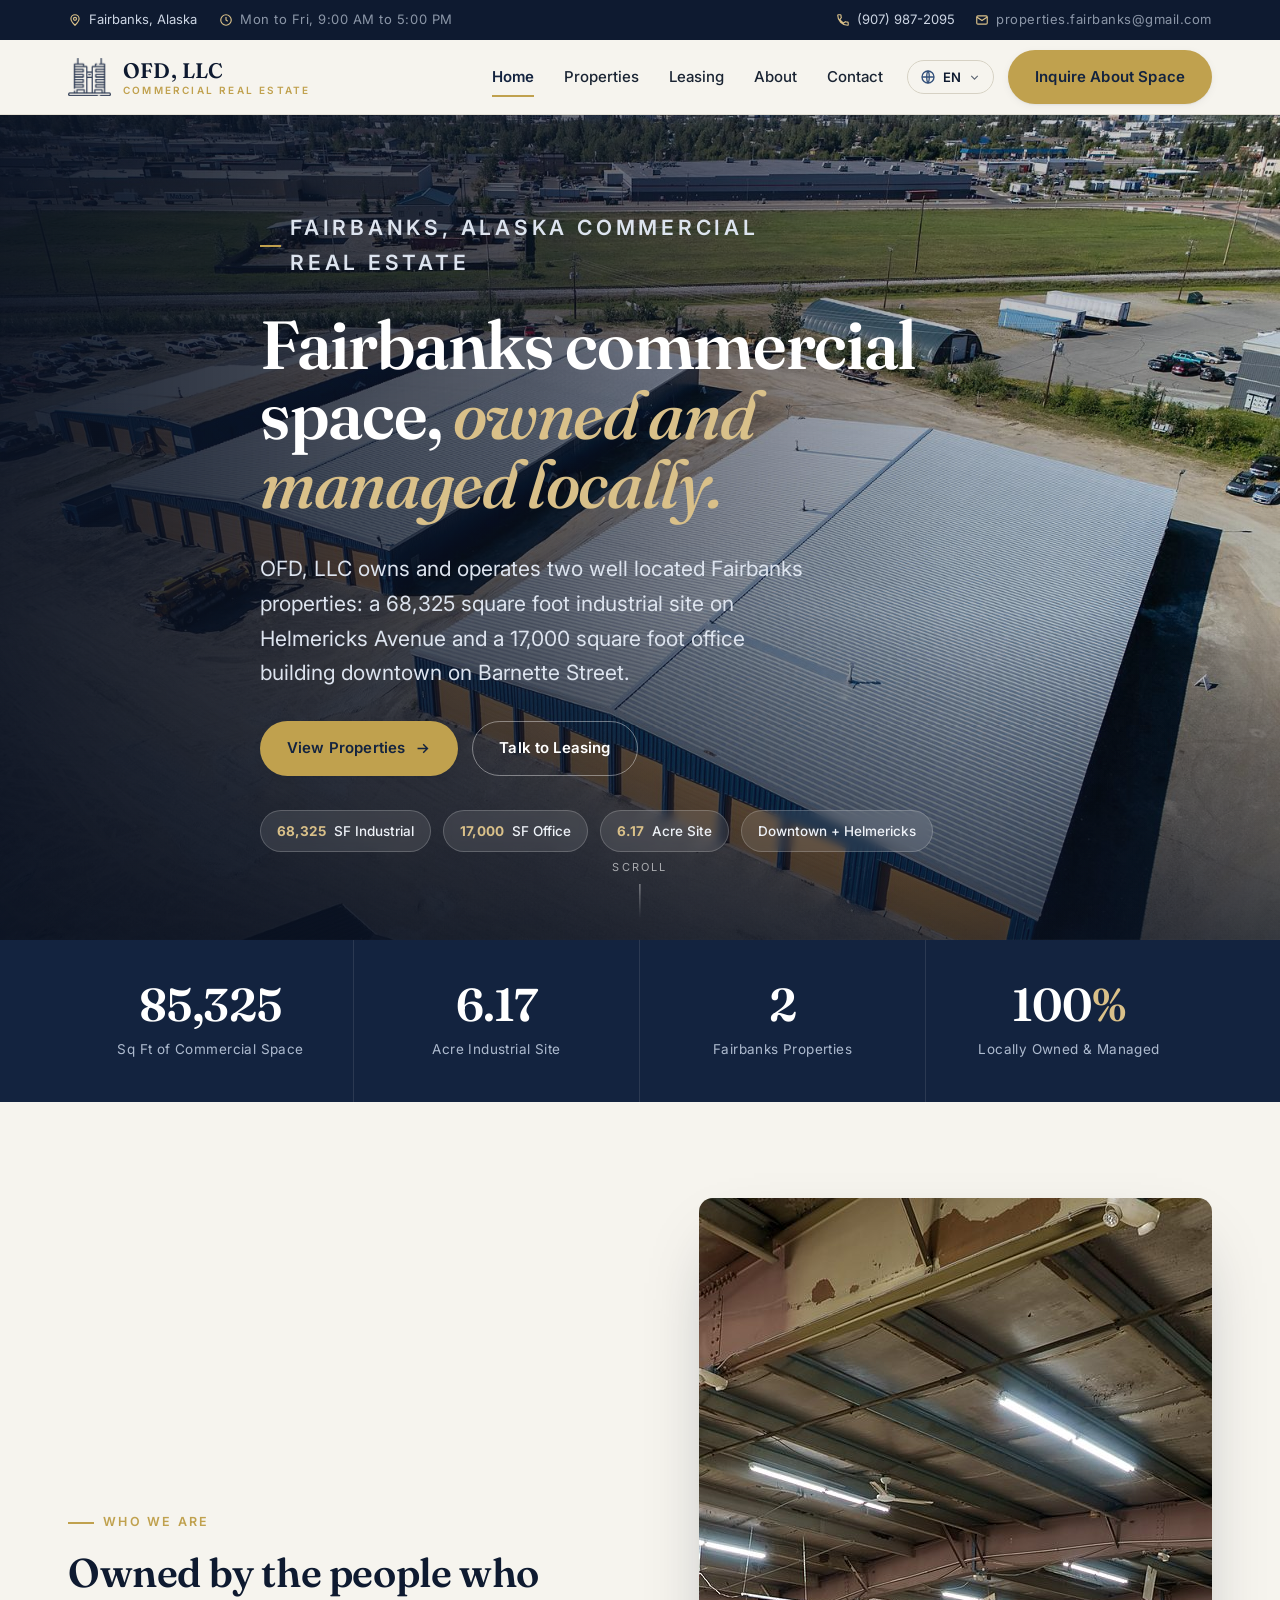
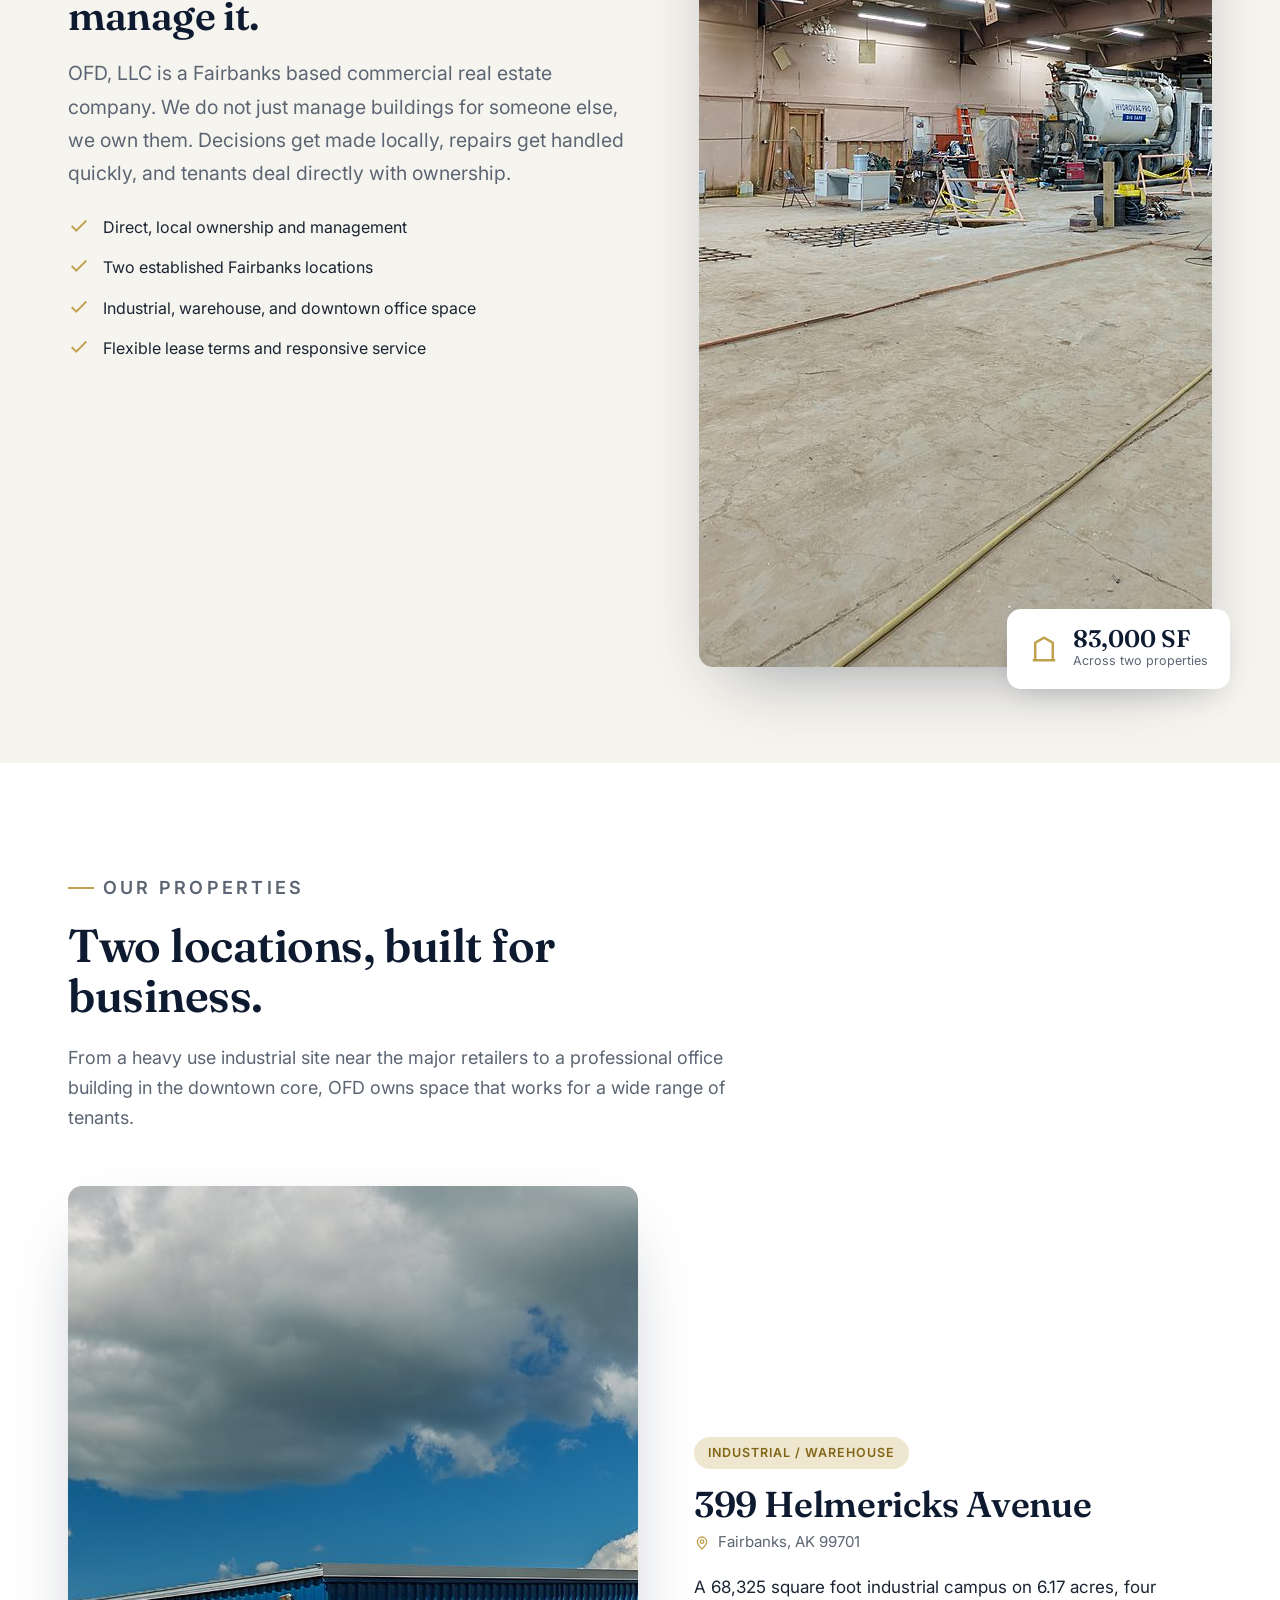
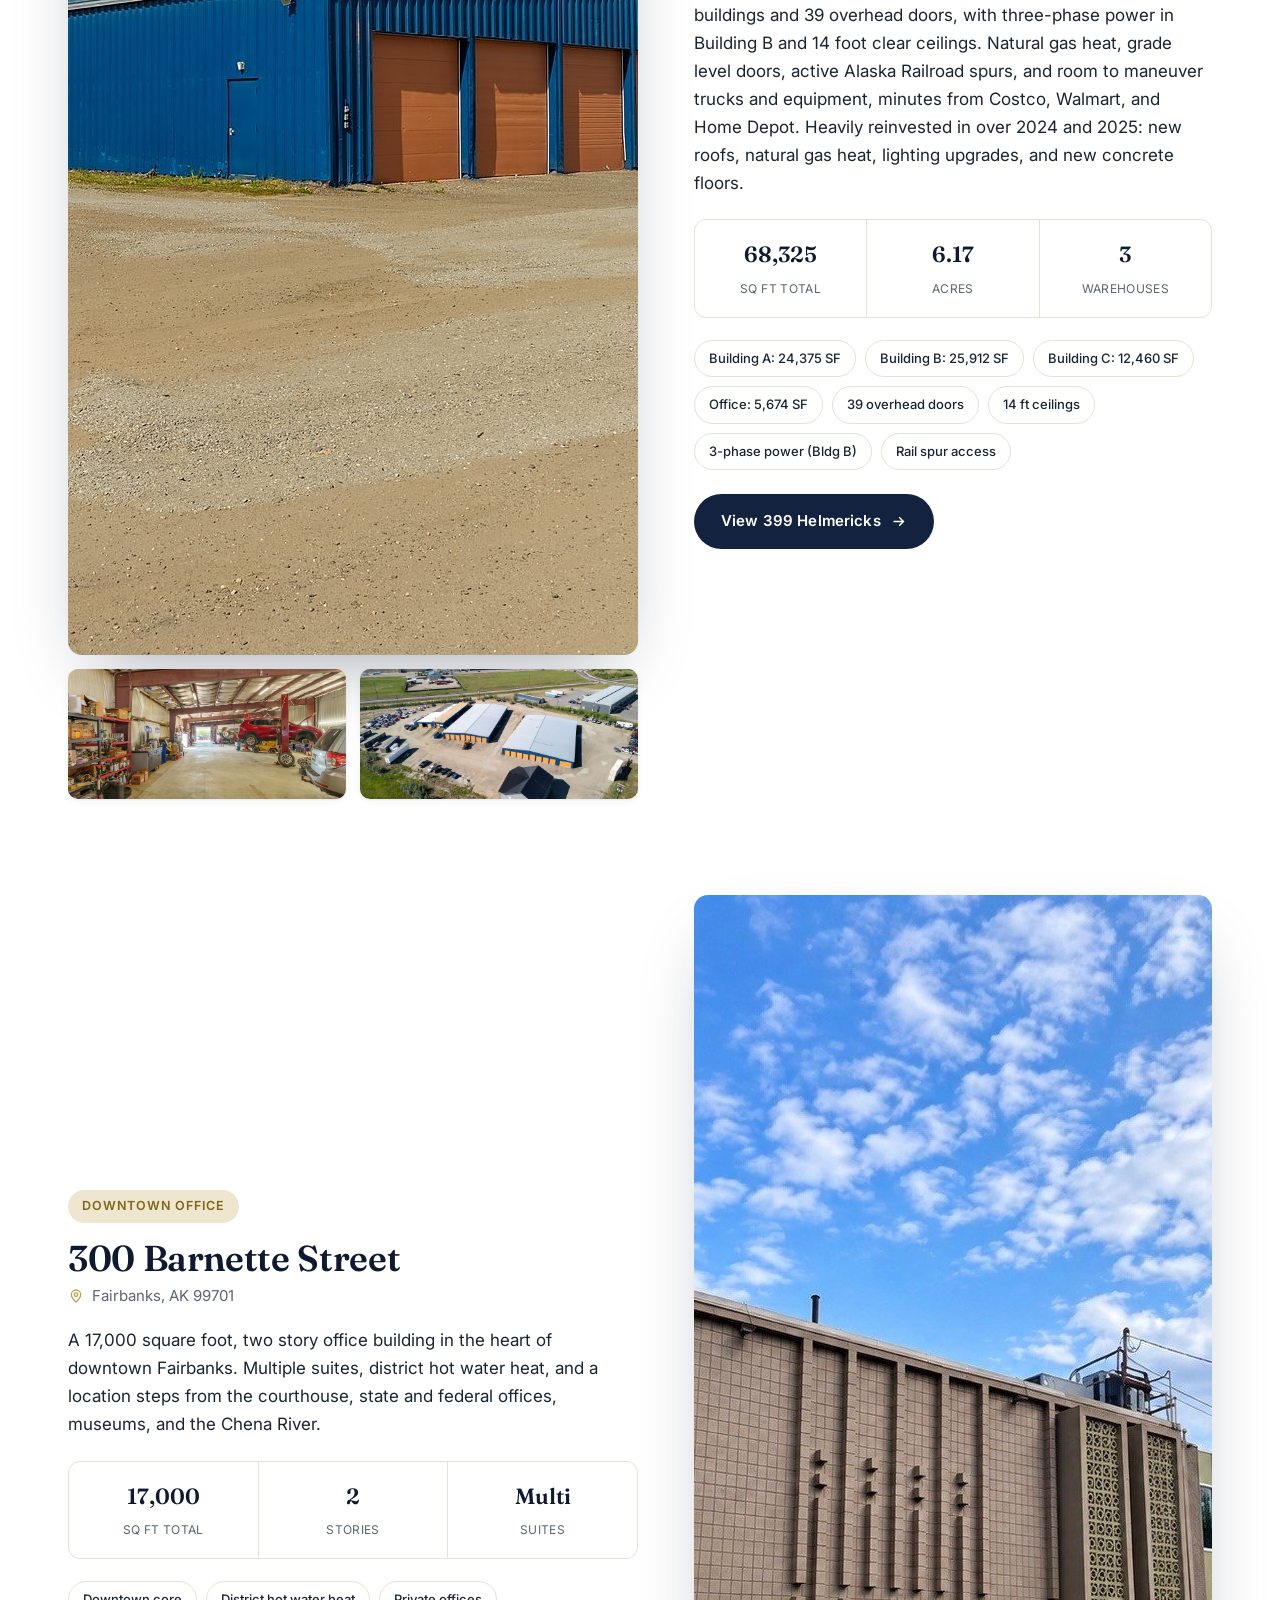
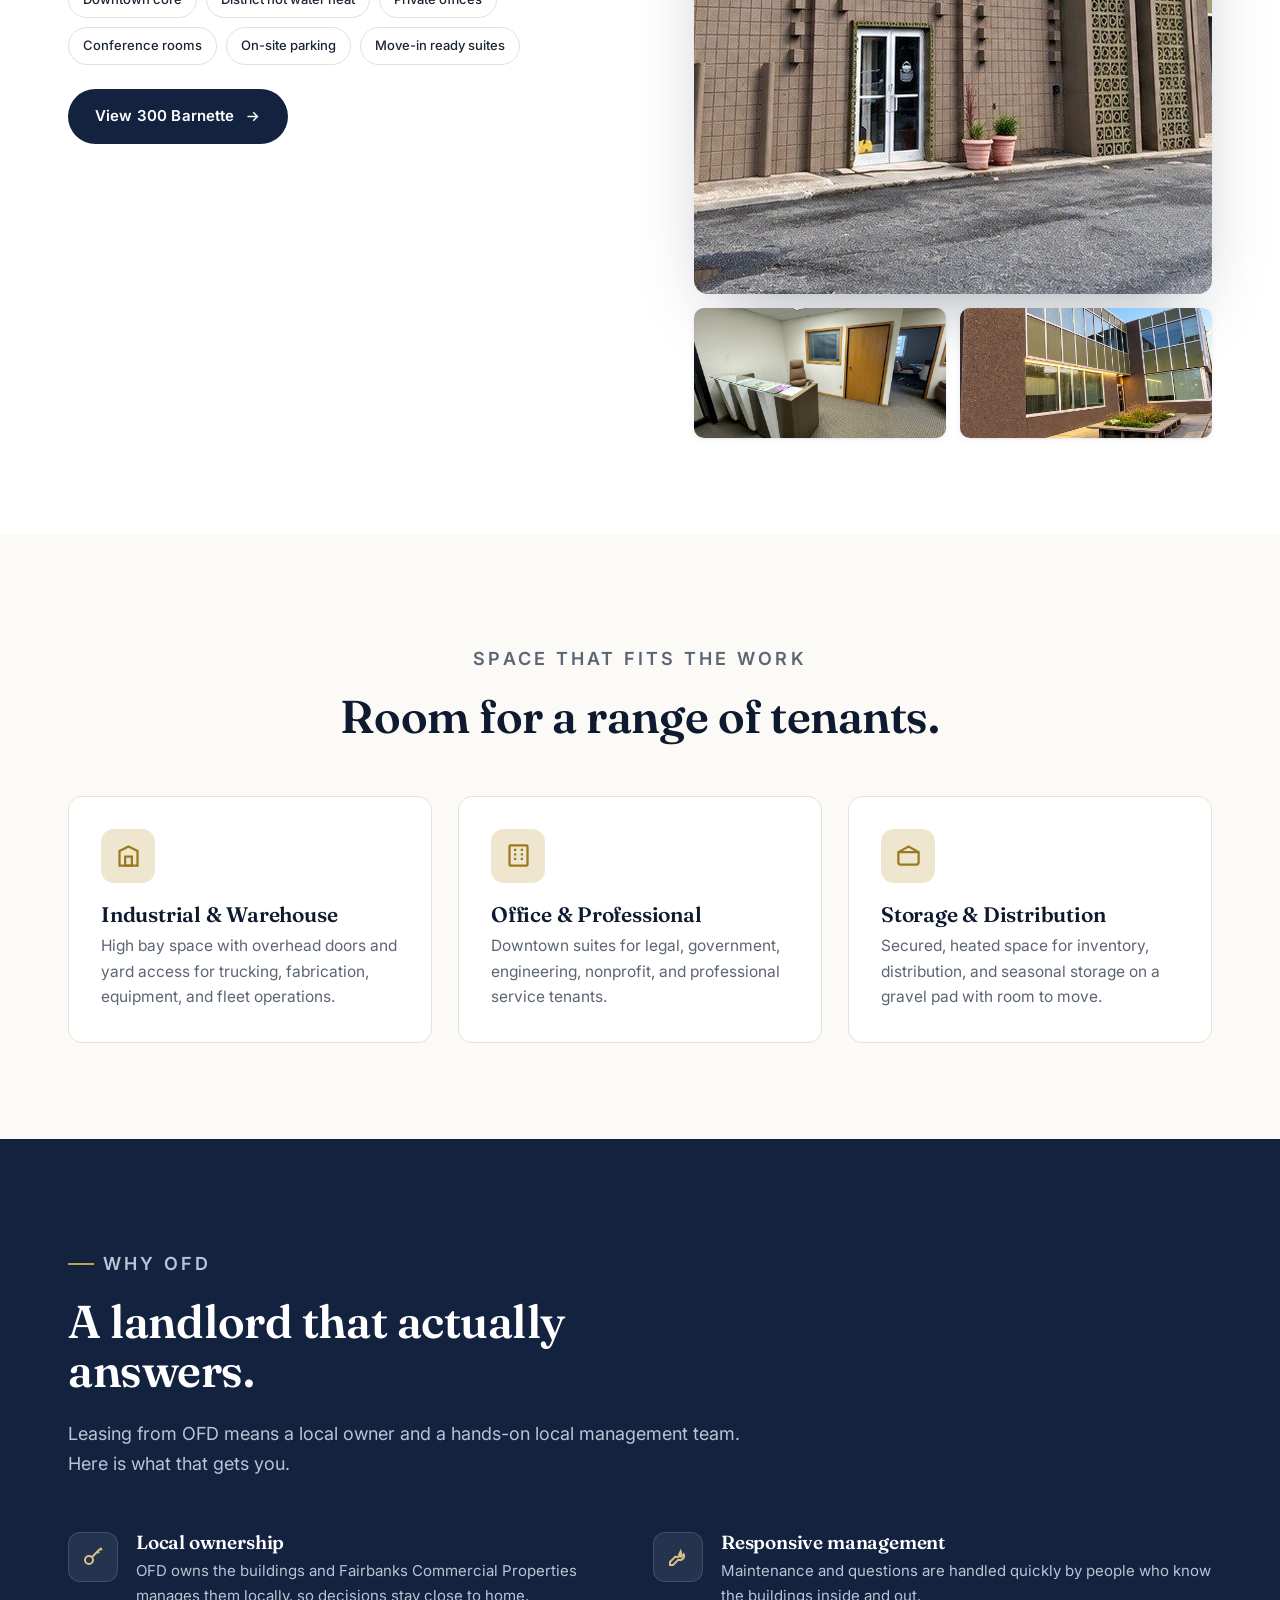
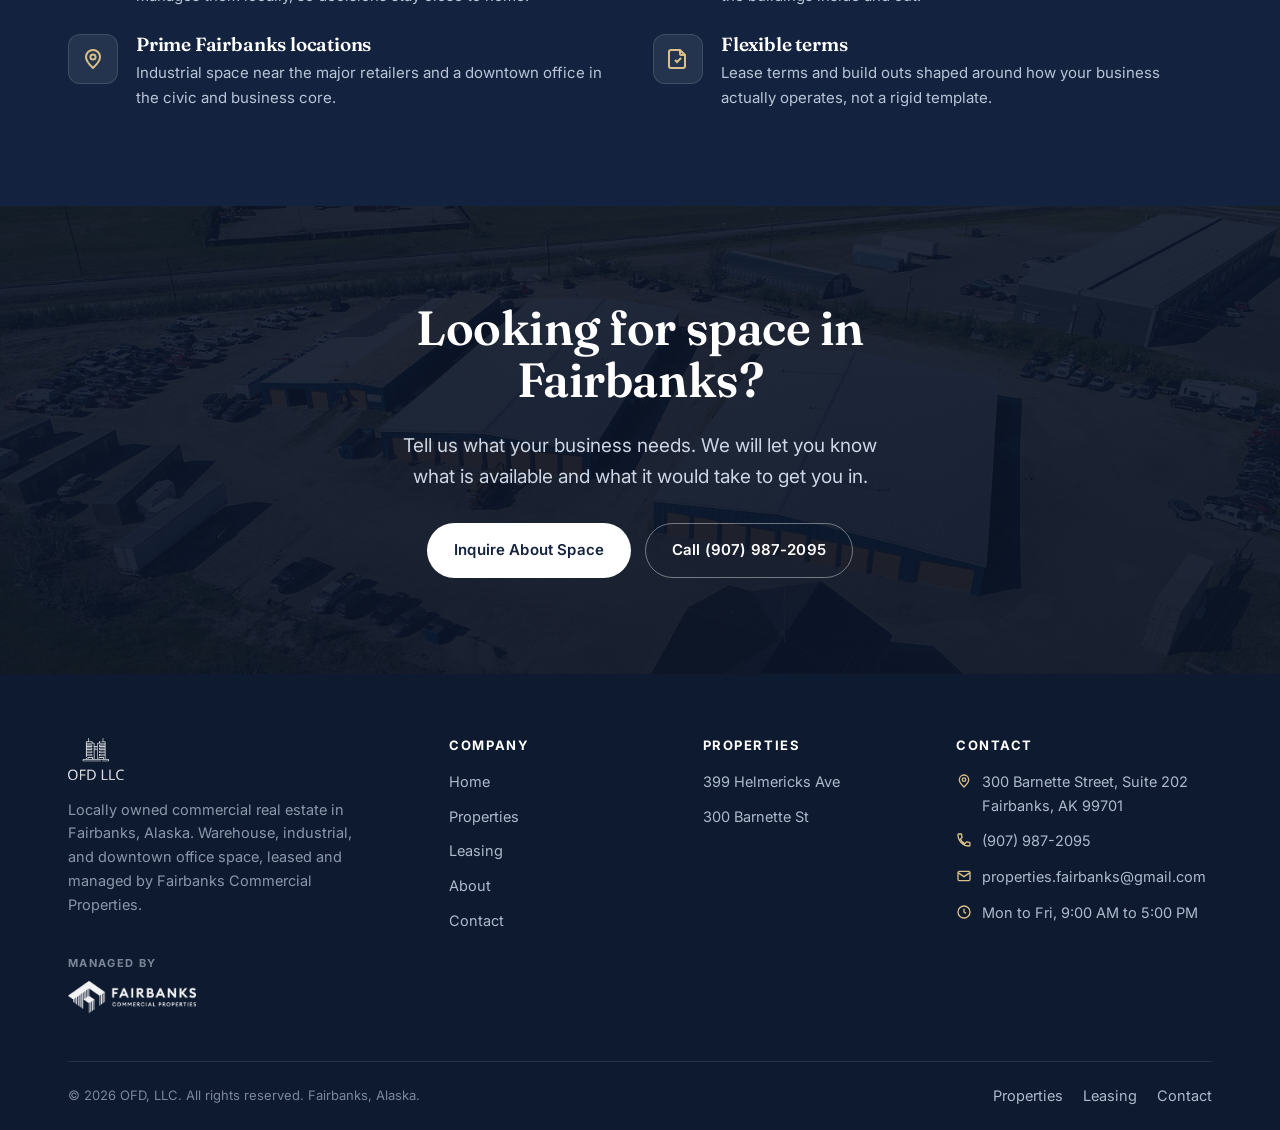
==== commit fd1d3365: "Curate best professional photos for every spot across the site Replace site imagery with the profess" ====
--- a/index.html
+++ b/index.html
@@ -209,7 +209,7 @@
         </ul>
       </div>
       <div class="split__media reveal d2">
-        <img width="1535" height="1024" src="assets/img/helmericks-int-1.jpg" alt="Open warehouse interior with concrete floor at 399 Helmericks Avenue" loading="lazy" decoding="async">
+        <img width="1600" height="1069" src="assets/img/helmericks-int-1.jpg" alt="Open warehouse interior with concrete floor at 399 Helmericks Avenue" loading="lazy" decoding="async">
         <div class="badge badge--br">
           <svg viewBox="0 0 24 24" fill="none" stroke="currentColor" stroke-width="2"><path d="M3 21h18M5 21V7l7-4 7 4v14"/><path d="M9 9h.01M15 9h.01M9 13h.01M15 13h.01M9 17h.01M15 17h.01"/></svg>
           <div><div class="b-num">83,000 SF</div><div class="b-lbl">Across two properties</div></div>
@@ -231,9 +231,9 @@
     <!-- 399 Helmericks -->
     <div class="prop reveal">
       <div class="prop__media">
-        <img width="1600" height="1068" class="pm-main" src="assets/img/helmericks-storage.jpg" alt="Row of warehouse bays with overhead doors at 399 Helmericks Avenue" loading="lazy" decoding="async">
+        <img width="1600" height="1069" class="pm-main" src="assets/img/helmericks-storage.jpg" alt="Row of warehouse bays with overhead doors at 399 Helmericks Avenue" loading="lazy" decoding="async">
         <div class="pm-thumbs">
-          <img width="1600" height="1068" src="assets/img/helmericks-int-2.jpg" alt="Warehouse bay interior at 399 Helmericks Avenue" loading="lazy" decoding="async">
+          <img width="1600" height="1069" src="assets/img/helmericks-int-2.jpg" alt="Warehouse bay interior at 399 Helmericks Avenue" loading="lazy" decoding="async">
           <img width="1600" height="1200" src="assets/img/helmericks-aerial.jpg" alt="Aerial of the 399 Helmericks Avenue site" loading="lazy" decoding="async">
         </div>
       </div>
@@ -258,7 +258,7 @@
     <!-- 300 Barnette -->
     <div class="prop prop--rev reveal">
       <div class="prop__media">
-        <img width="1448" height="899" class="pm-main" src="assets/img/barnette-exterior.jpg" alt="The 300 Barnette Street office building in downtown Fairbanks" loading="lazy" decoding="async">
+        <img width="1448" height="999" class="pm-main" src="assets/img/barnette-exterior.jpg" alt="The 300 Barnette Street office building in downtown Fairbanks" loading="lazy" decoding="async">
         <div class="pm-thumbs">
           <img width="1600" height="1200" src="assets/img/barnette-reception.jpg" alt="Reception area inside 300 Barnette Street" loading="lazy" decoding="async">
           <img width="960" height="1280" src="assets/img/barnette-glass.jpg" alt="Glass curtain wall side of 300 Barnette Street" loading="lazy" decoding="async">
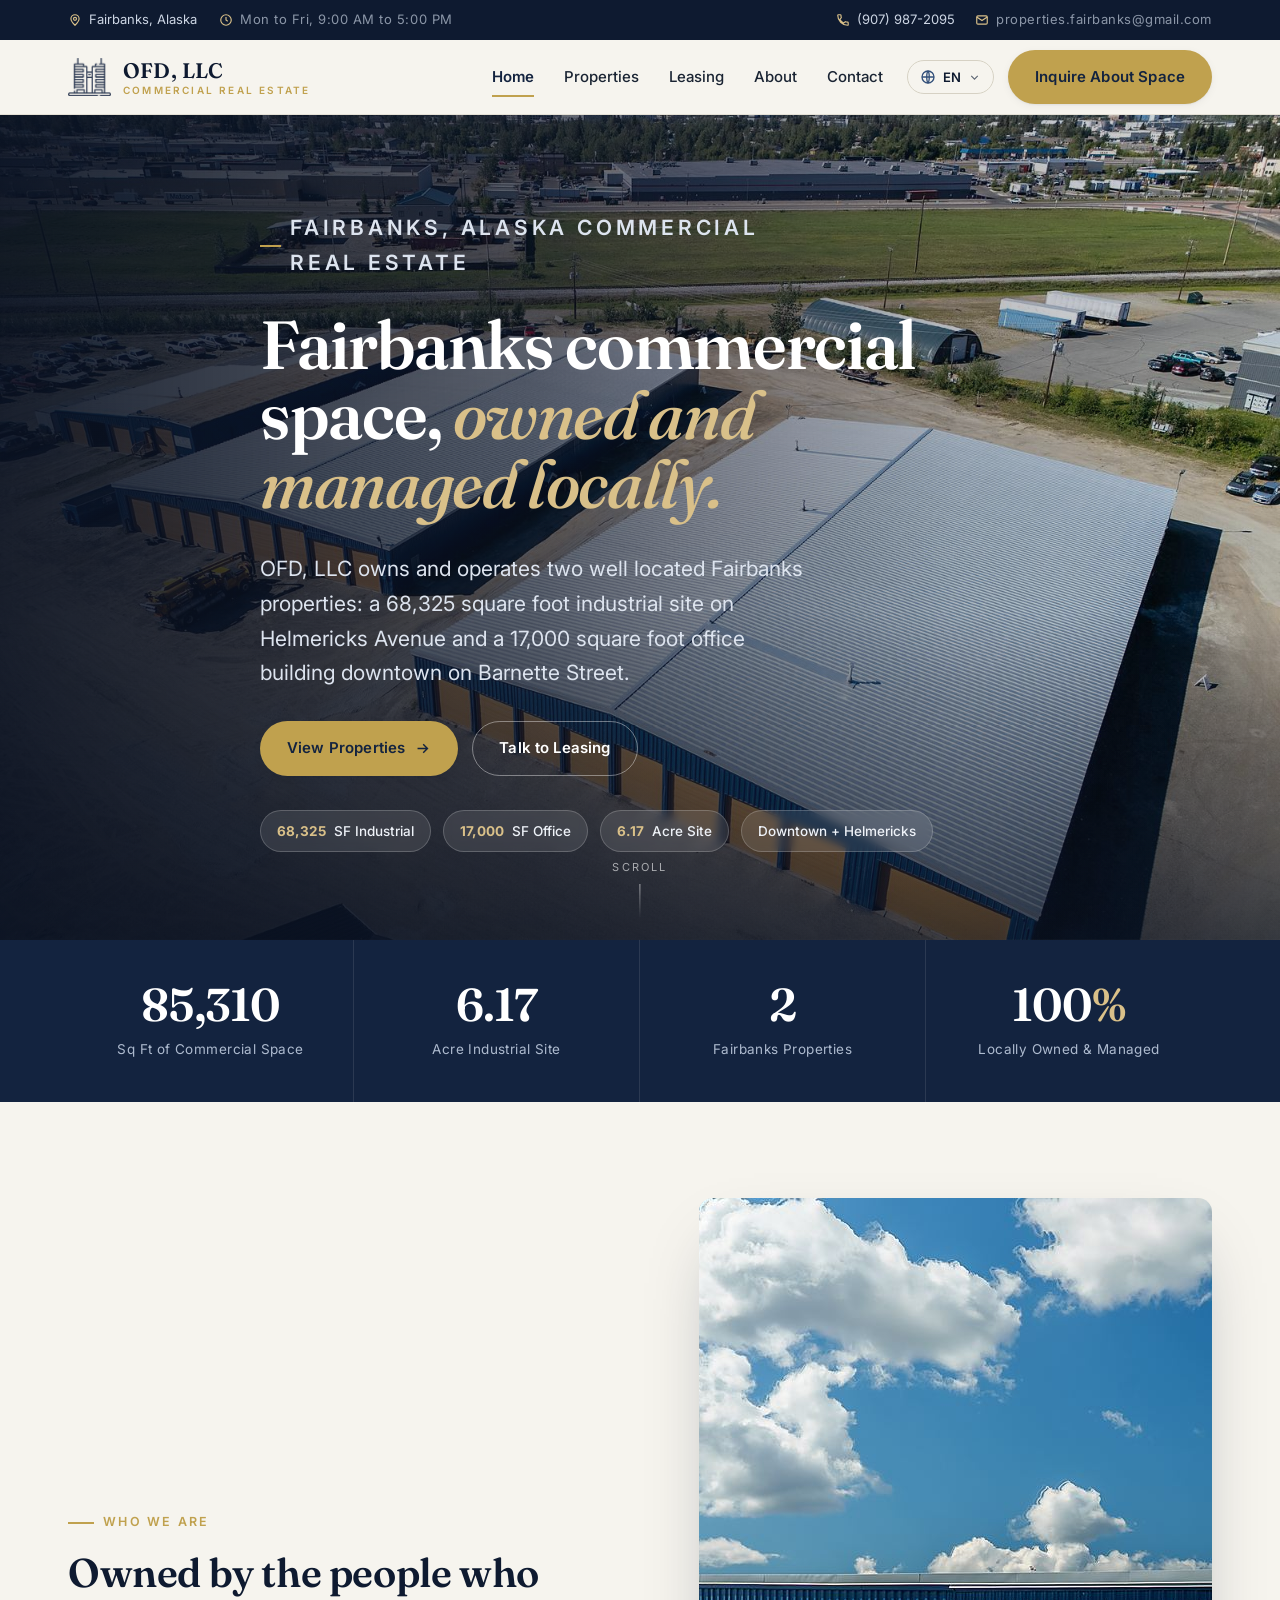
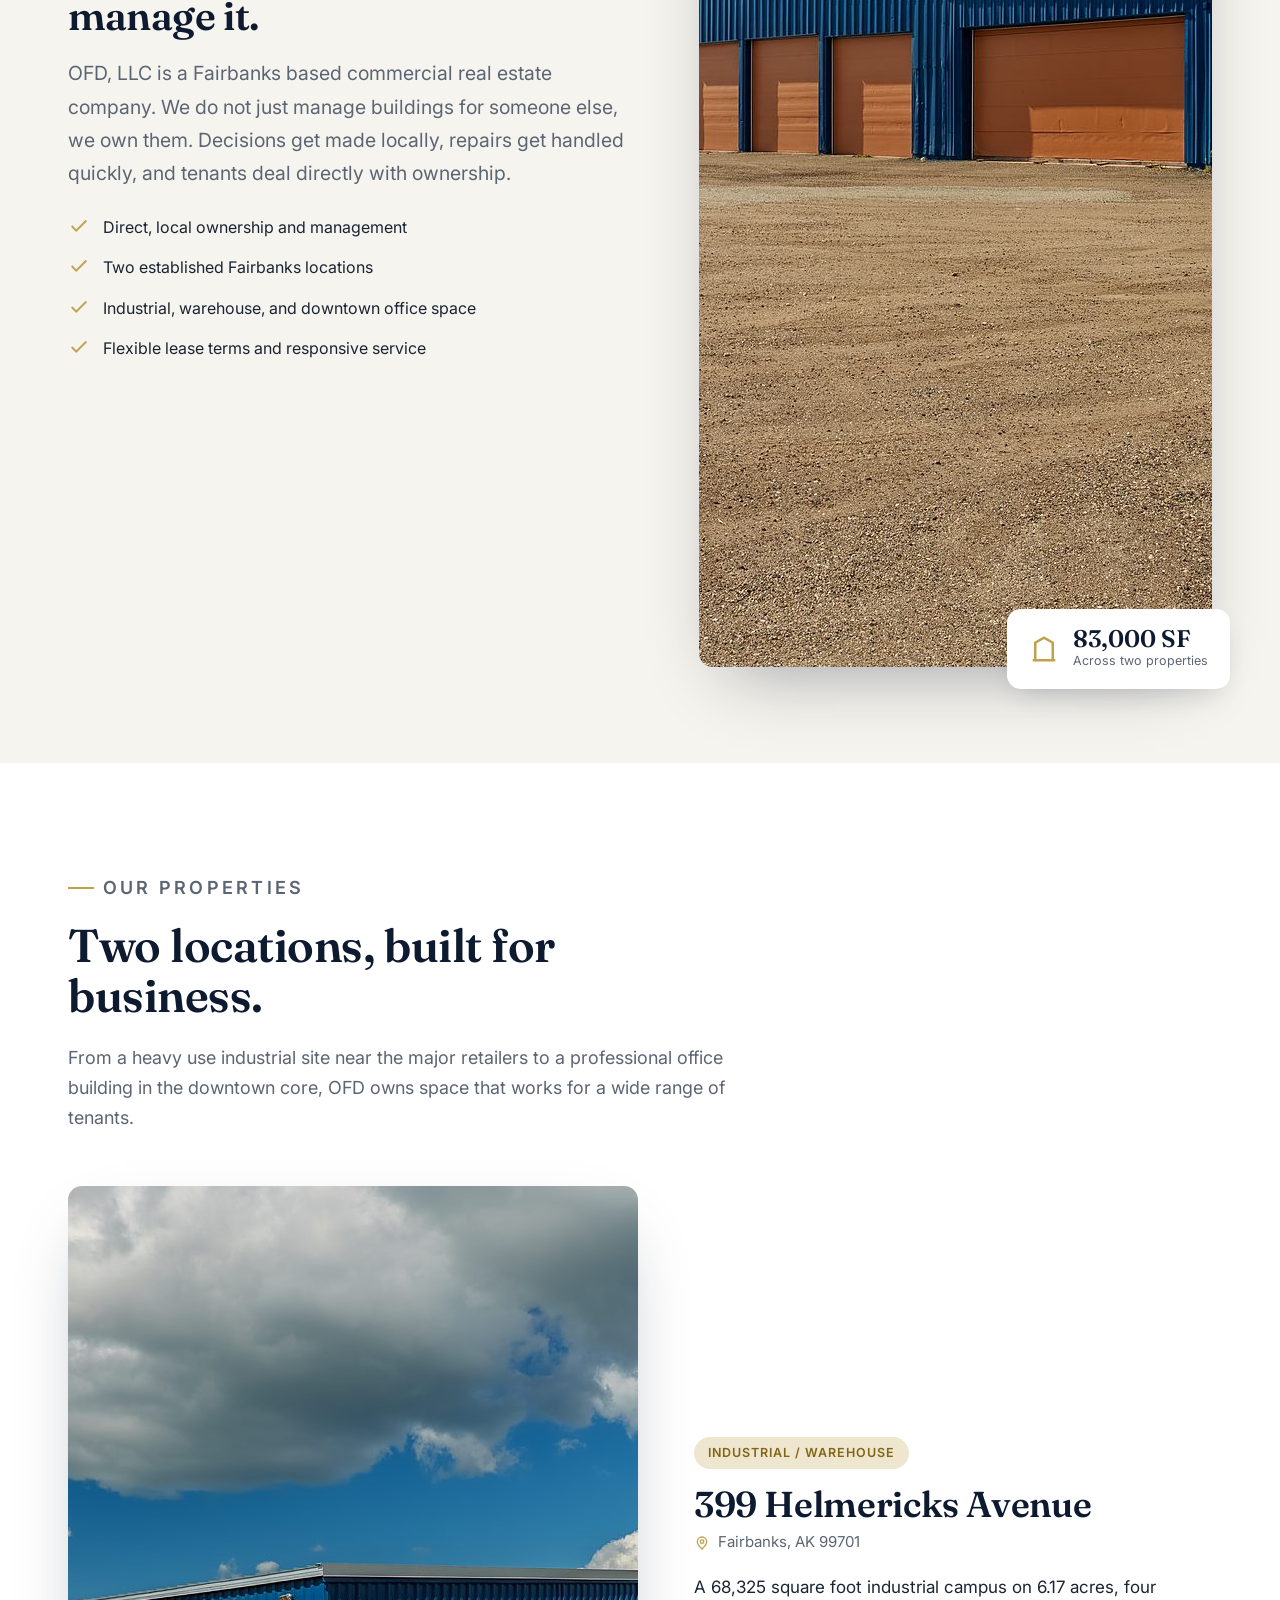
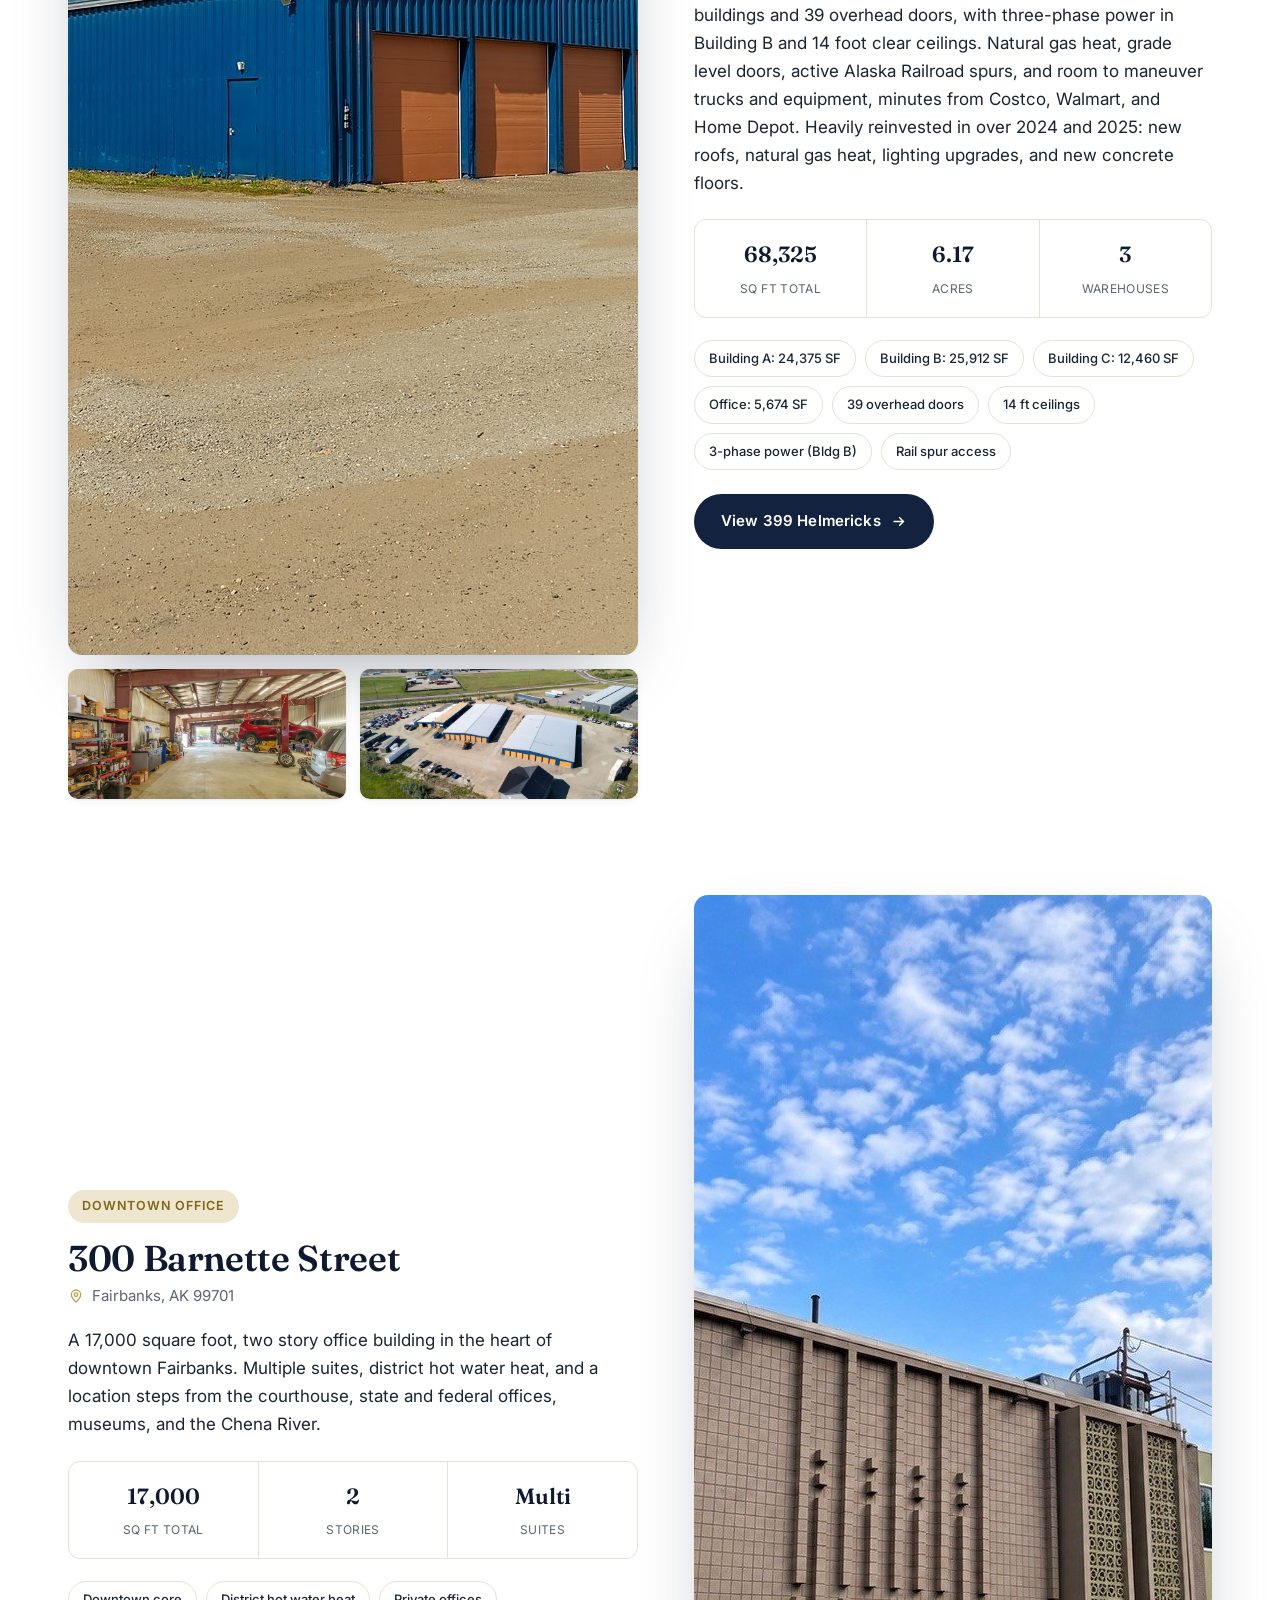
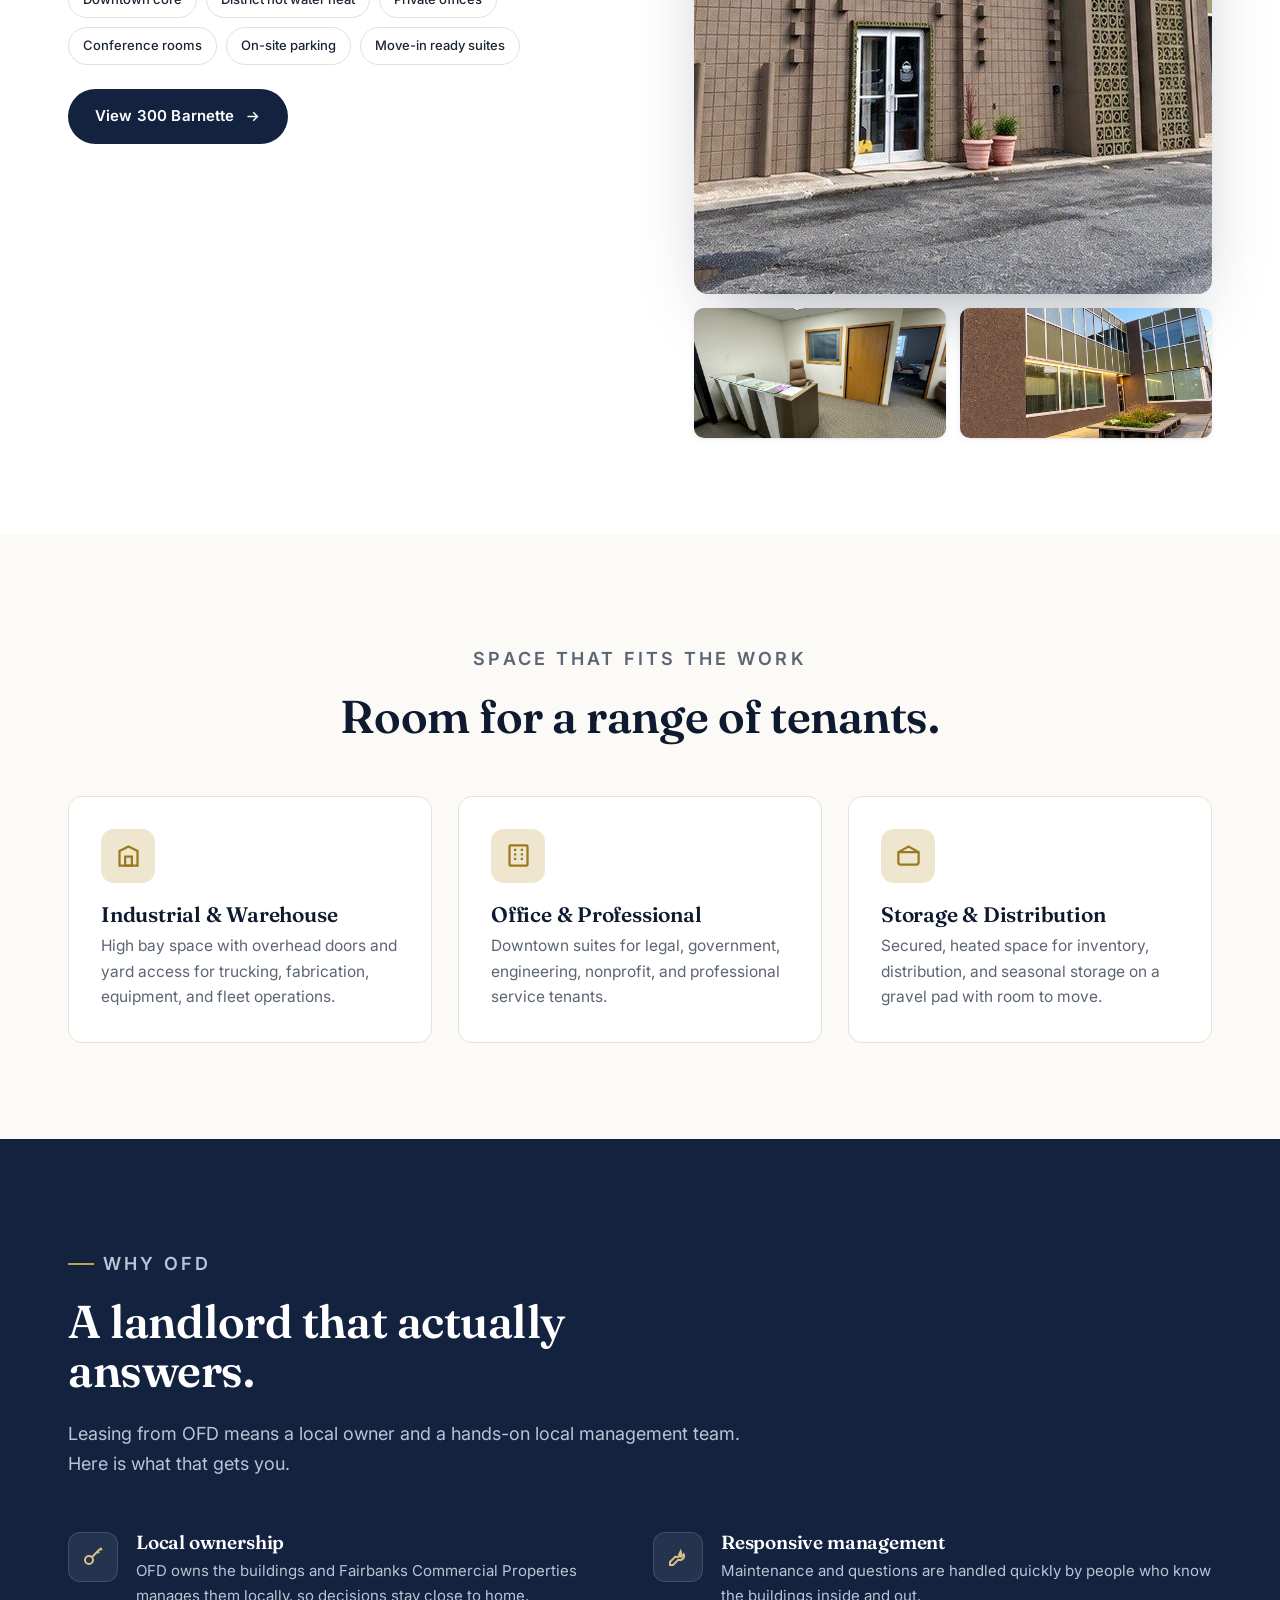
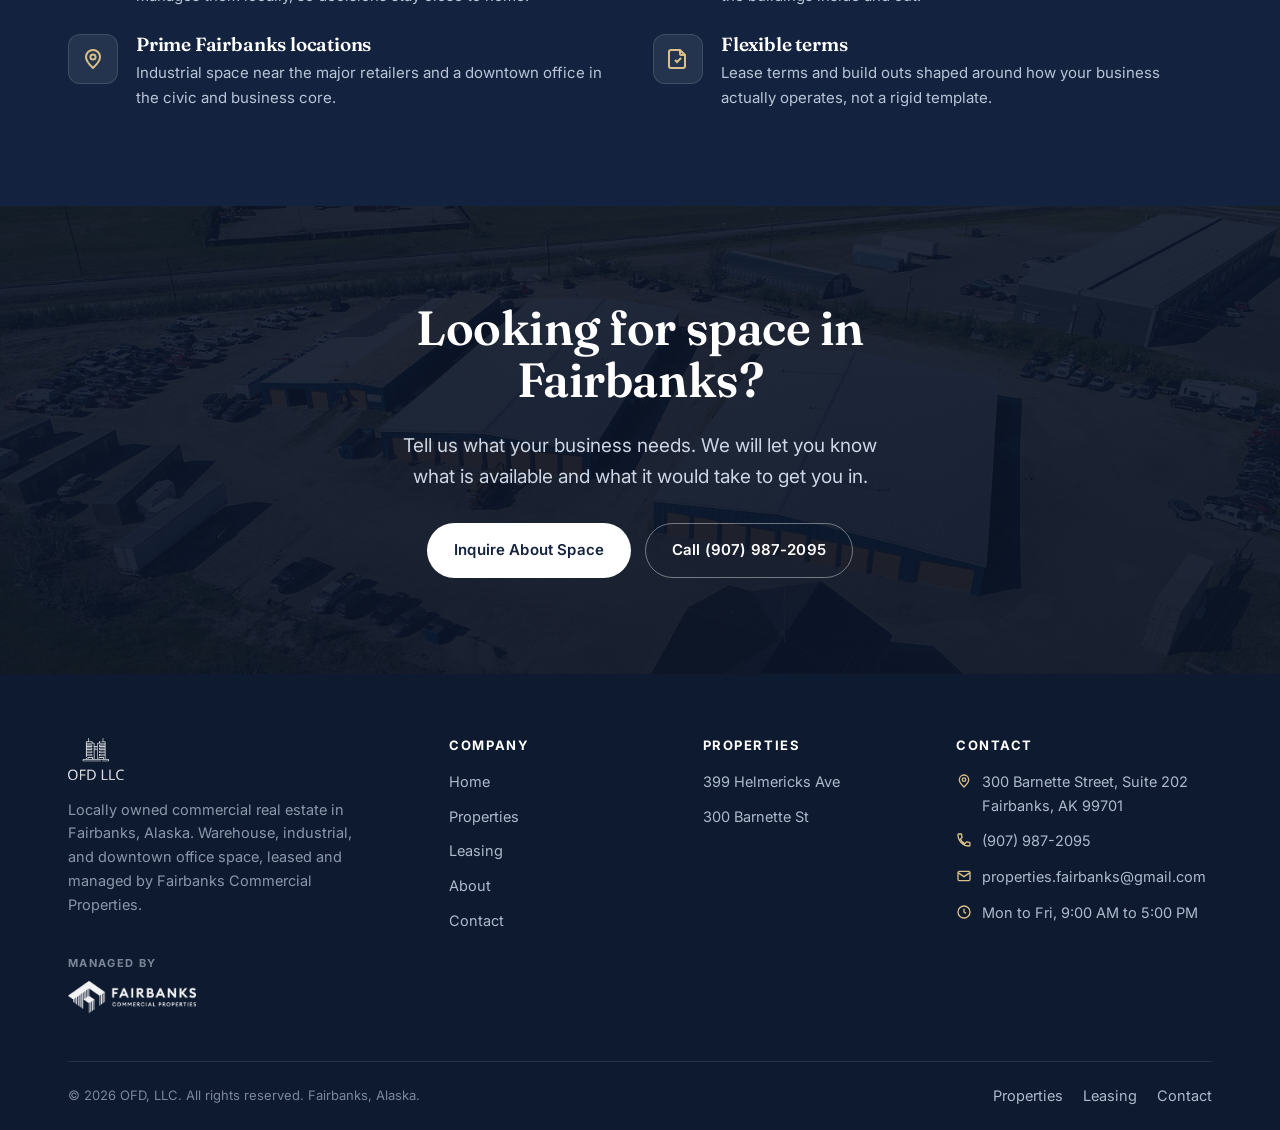
==== commit c787bffb: "Use clean gold-door warehouse photo for home "Who We Are" section Replace the cluttered working-shop" ====
--- a/index.html
+++ b/index.html
@@ -209,7 +209,7 @@
         </ul>
       </div>
       <div class="split__media reveal d2">
-        <img width="1600" height="1069" src="assets/img/helmericks-int-1.jpg" alt="Open warehouse interior with concrete floor at 399 Helmericks Avenue" loading="lazy" decoding="async">
+        <img width="1600" height="1069" src="assets/img/helmericks-doors.jpg" alt="Blue warehouse with a row of gold overhead doors at 399 Helmericks Avenue" loading="lazy" decoding="async">
         <div class="badge badge--br">
           <svg viewBox="0 0 24 24" fill="none" stroke="currentColor" stroke-width="2"><path d="M3 21h18M5 21V7l7-4 7 4v14"/><path d="M9 9h.01M15 9h.01M9 13h.01M15 13h.01M9 17h.01M15 17h.01"/></svg>
           <div><div class="b-num">83,000 SF</div><div class="b-lbl">Across two properties</div></div>
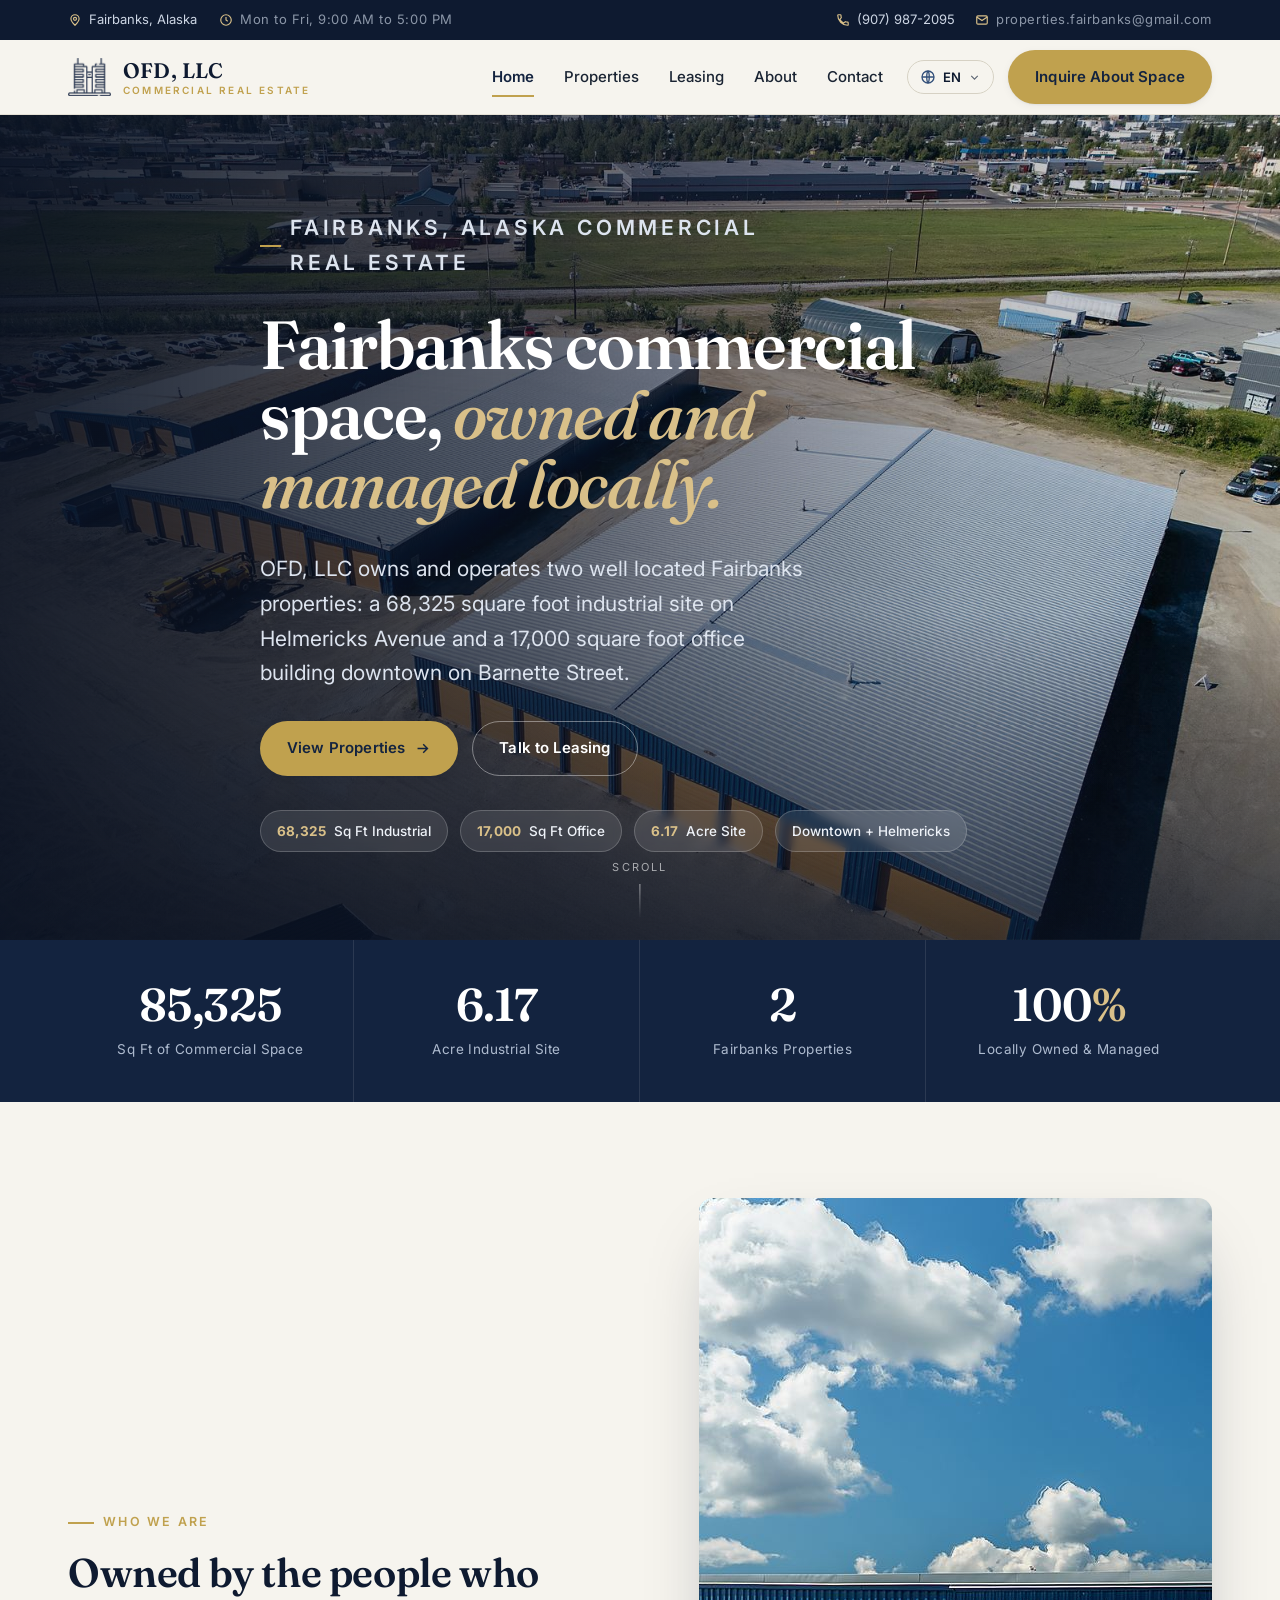
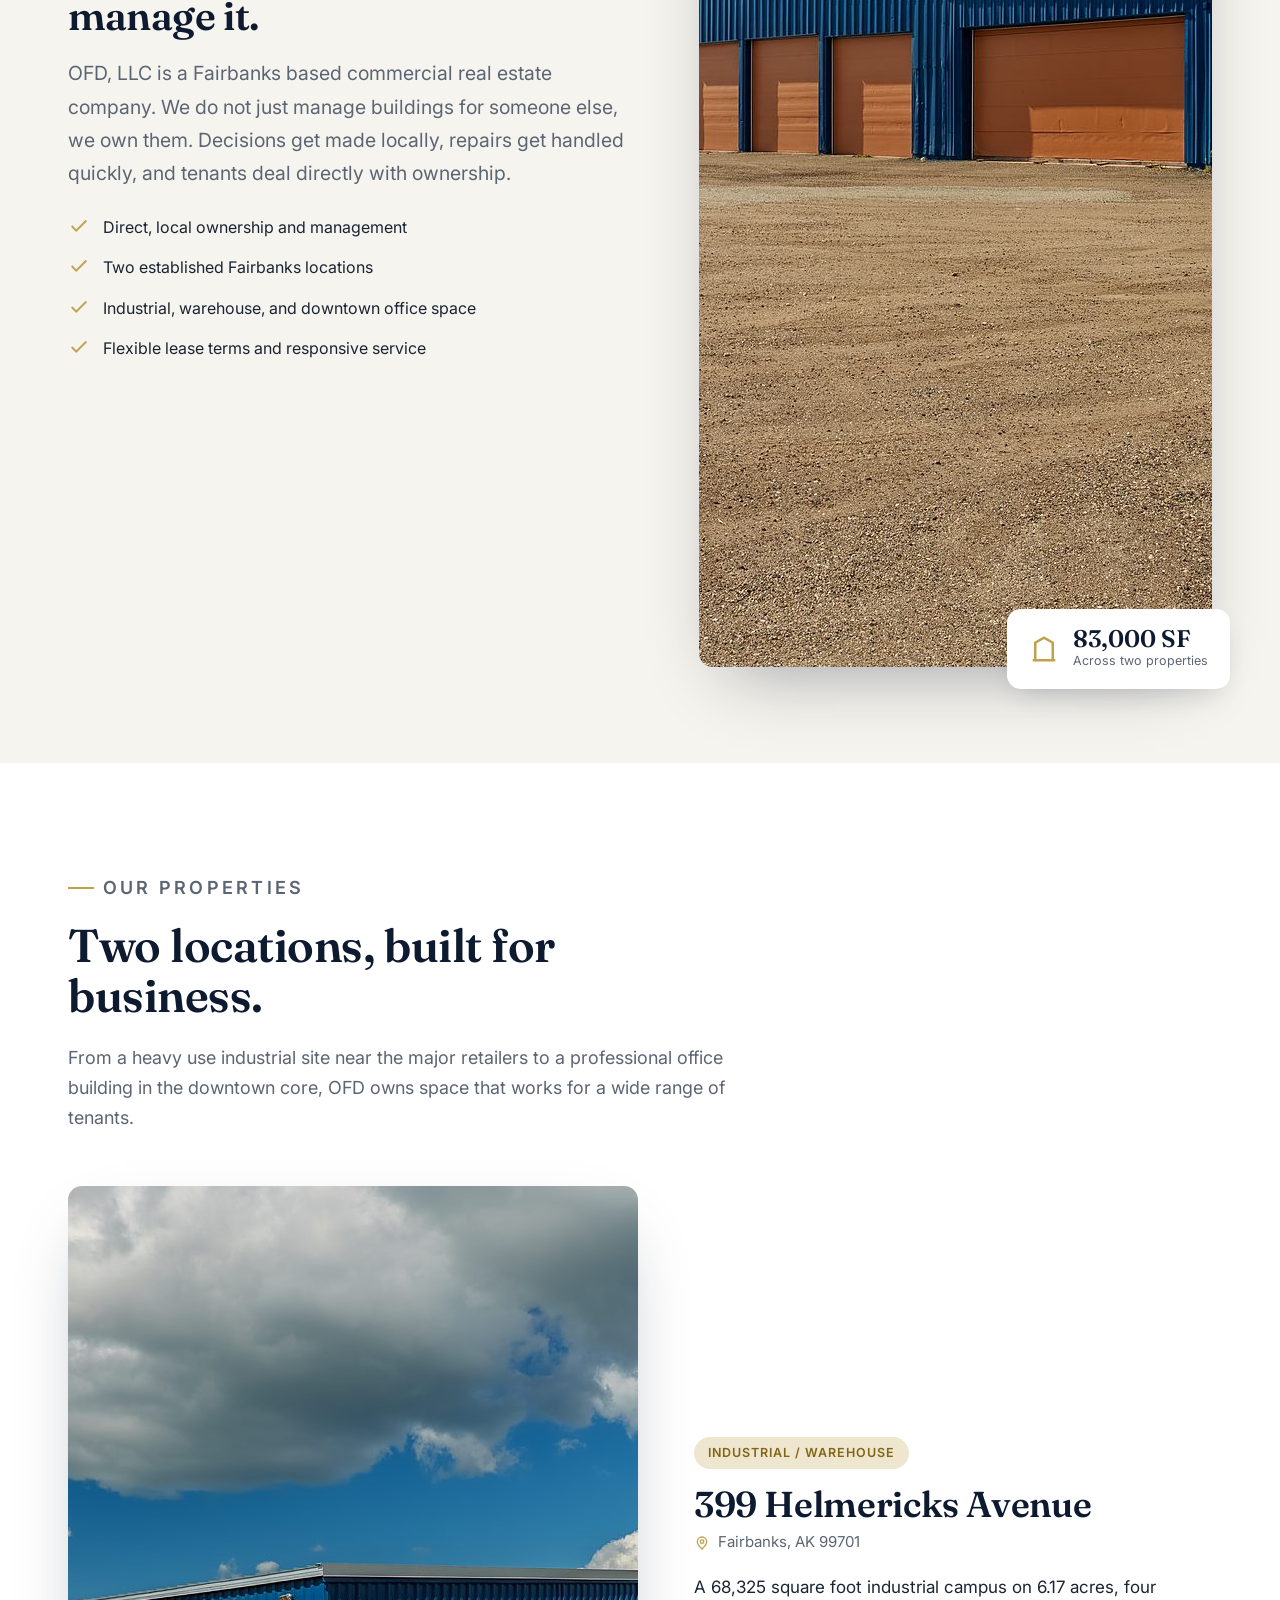
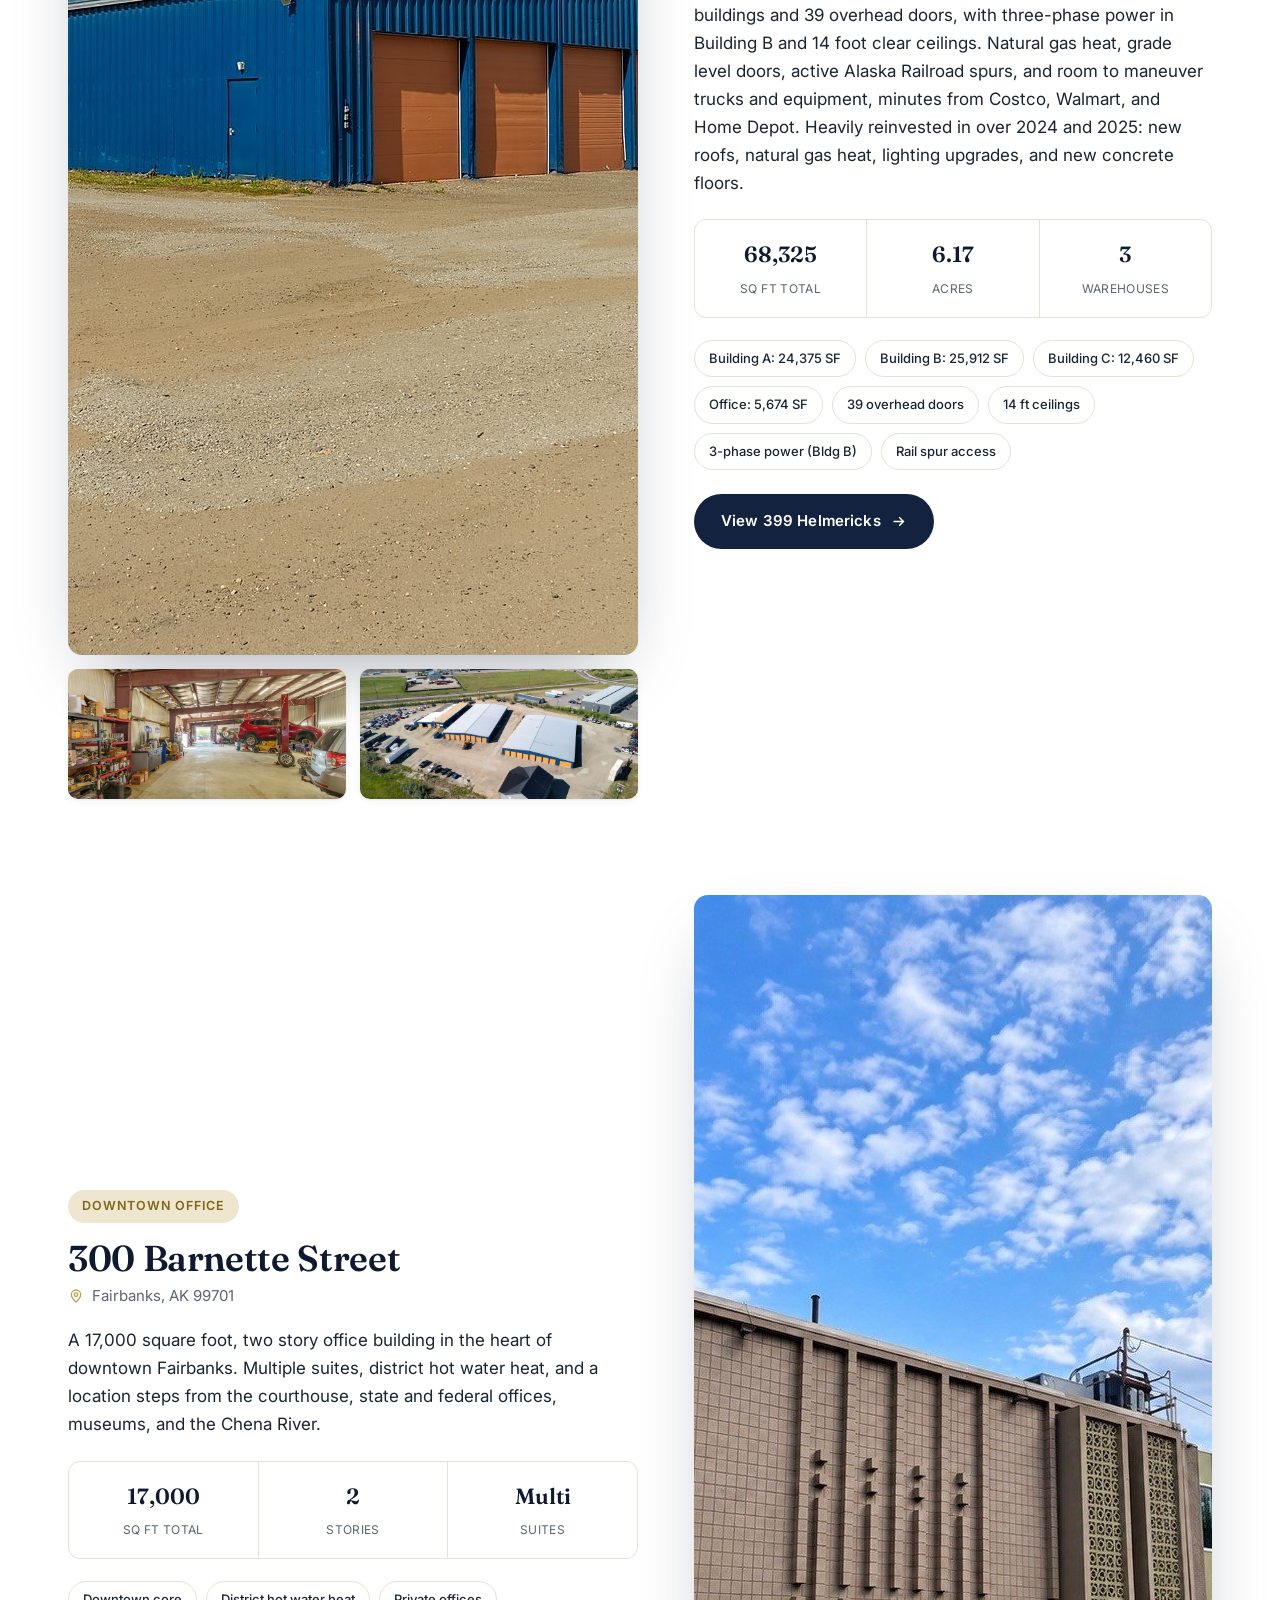
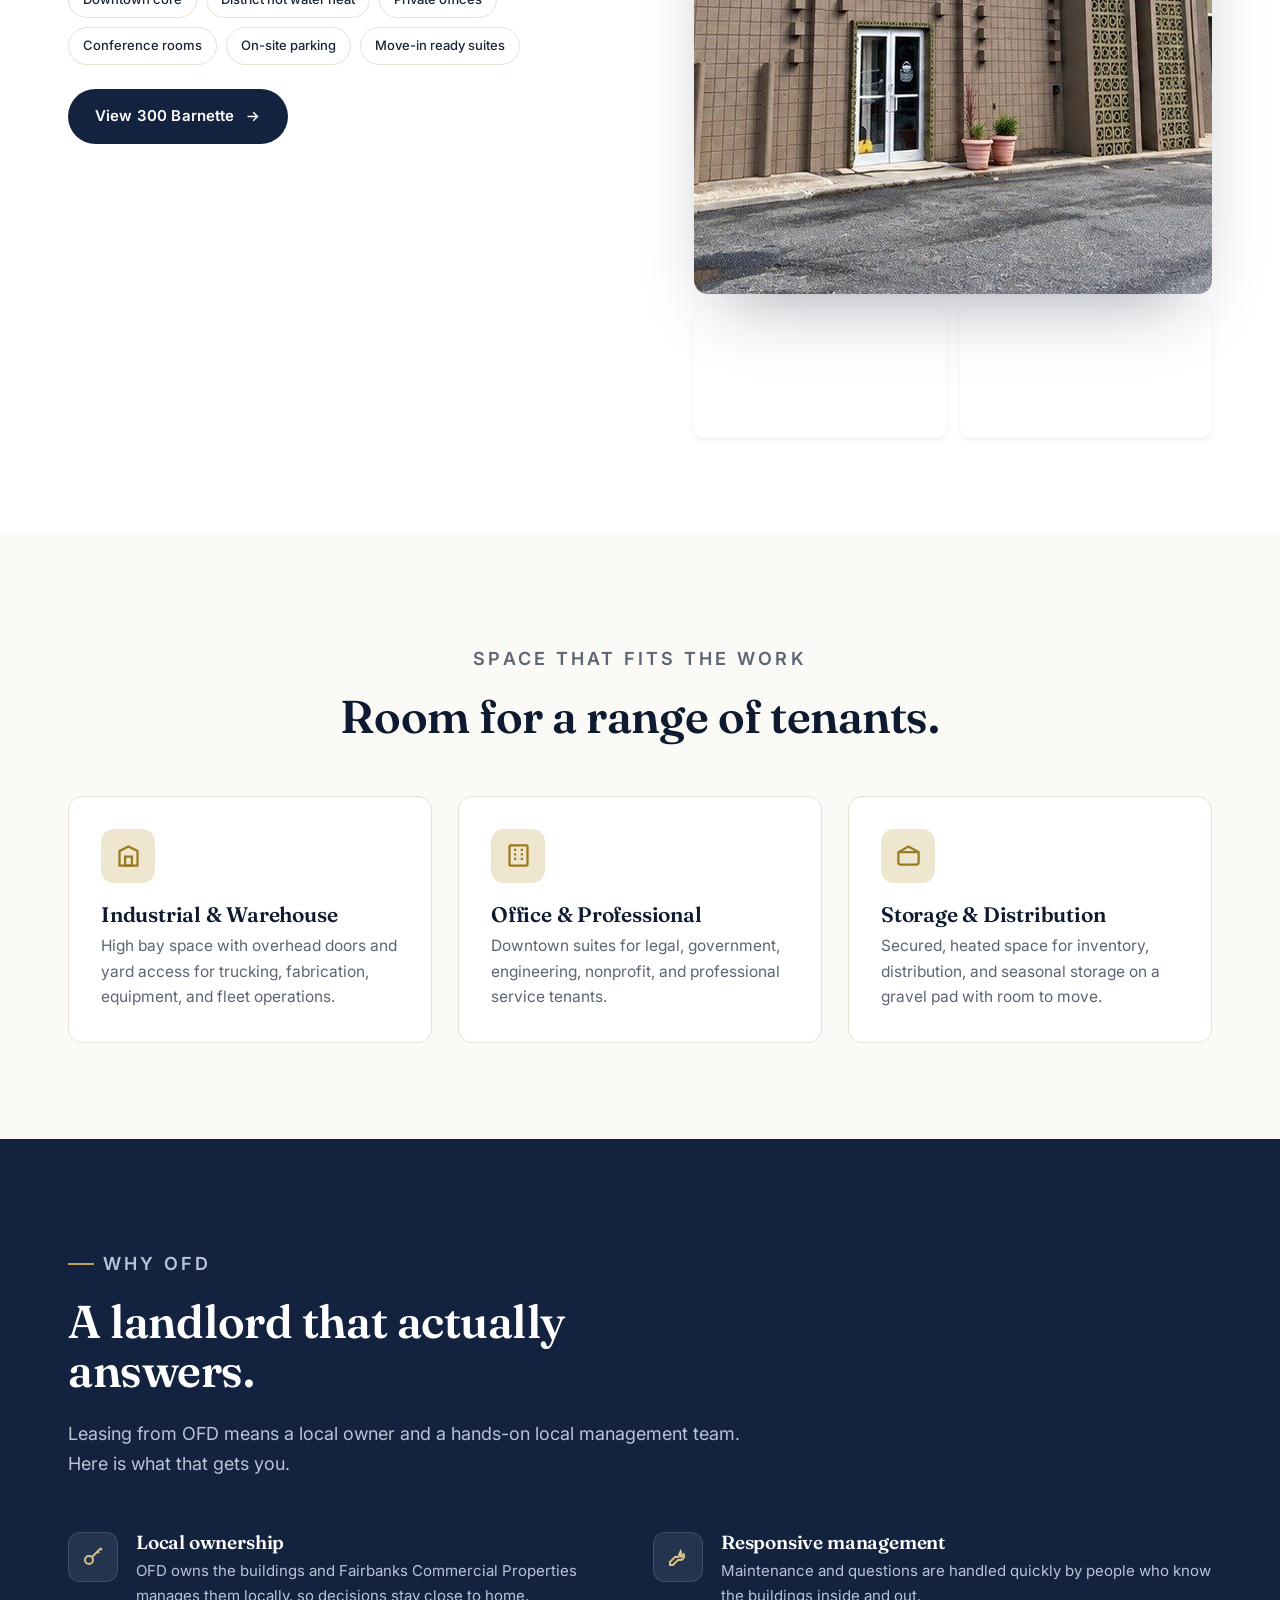
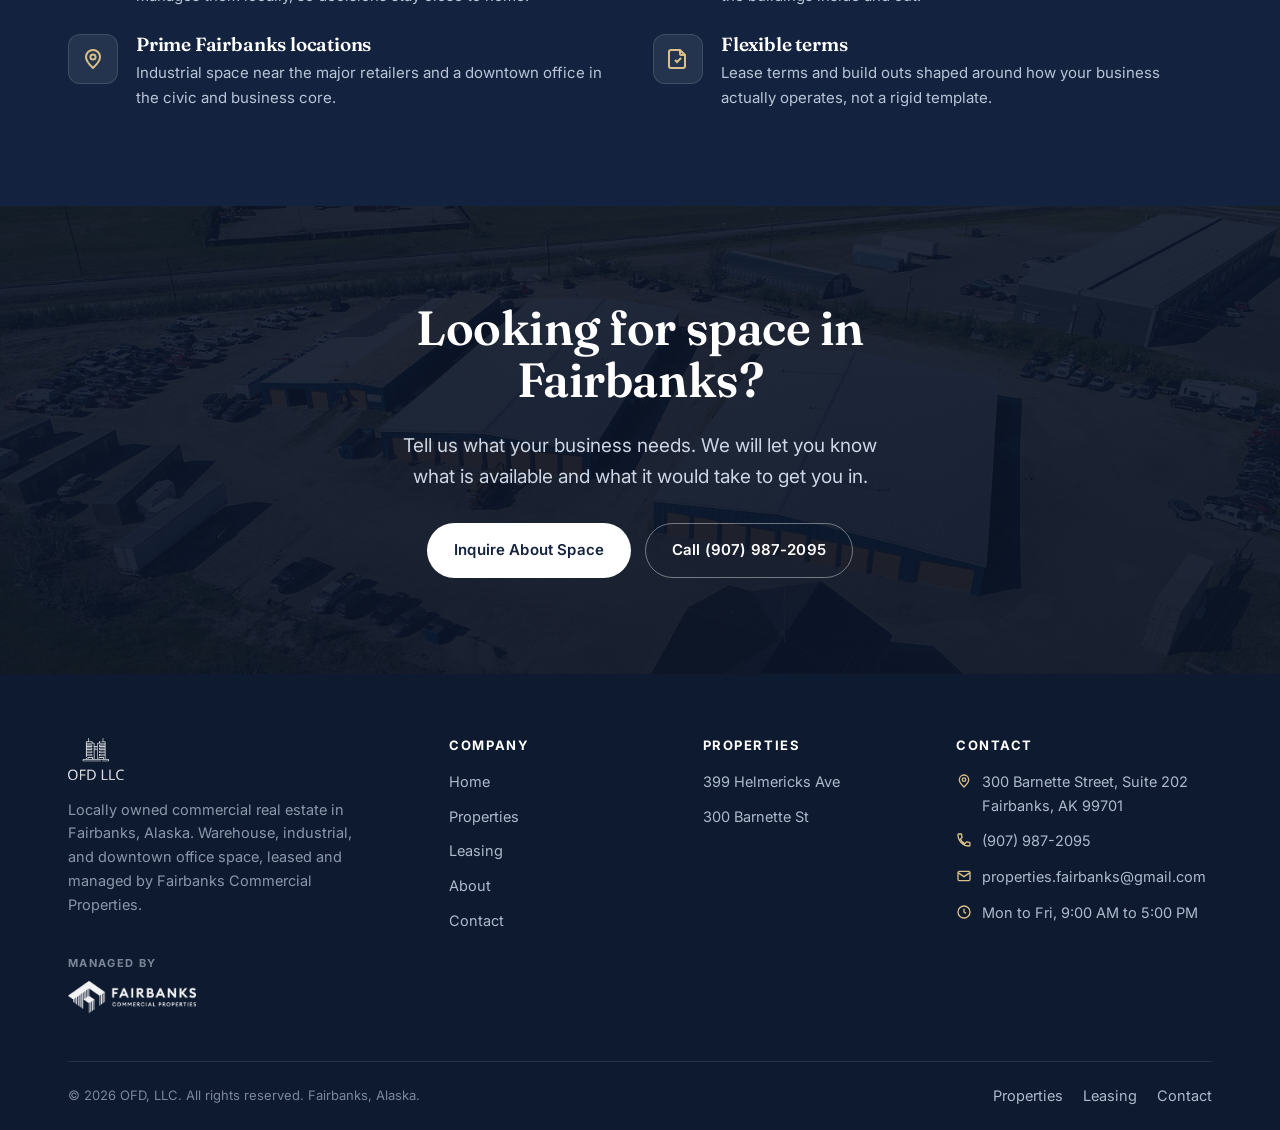
==== commit b61bbee0: "Fix language switcher (translate in place) and mobile header Language selector: - Translate the page" ====
--- a/index.html
+++ b/index.html
@@ -32,7 +32,7 @@
 <link rel="preconnect" href="https://fonts.gstatic.com" crossorigin>
 <link href="https://fonts.googleapis.com/css2?family=Fraunces:ital,opsz,wght@0,9..144,400;0,9..144,500;0,9..144,600;0,9..144,700;1,9..144,500&family=Inter:wght@400;500;600;700&display=swap" rel="stylesheet">
 <link rel="preload" as="image" href="assets/img/hero-aerial.jpg" fetchpriority="high">
-<link rel="stylesheet" href="assets/styles.css?v=7">
+<link rel="stylesheet" href="assets/styles.css?v=8">
 <script type="application/ld+json">
 {
   "@context": "https://schema.org",
@@ -172,8 +172,8 @@
       <a class="btn btn--outline-light" href="contact.html">Talk to Leasing</a>
     </div>
     <div class="hero__chips">
-      <span class="chip"><b>68,325</b> SF Industrial</span>
-      <span class="chip"><b>17,000</b> SF Office</span>
+      <span class="chip"><b>68,325</b> Sq Ft Industrial</span>
+      <span class="chip"><b>17,000</b> Sq Ft Office</span>
       <span class="chip"><b>6.17</b> Acre Site</span>
       <span class="chip">Downtown + Helmericks</span>
     </div>
@@ -407,6 +407,6 @@
 
 <!-- Google Translate element (script loaded on demand by app.js) -->
 <div id="google_translate_element" aria-hidden="true"></div>
-<script src="assets/app.js?v=4" defer></script>
+<script src="assets/app.js?v=5" defer></script>
 </body>
 </html>
--- a/assets/styles.css
+++ b/assets/styles.css
@@ -457,6 +457,17 @@
   .hero__chips .chip:nth-child(n+4){display:none}
 }
 
+/* ---------- small phones: keep header (logo + language + menu) on one row ---------- */
+@media(max-width:560px){
+  .nav{gap:10px}
+  .brand{gap:9px}
+  .brand .b-sub{display:none}
+  .brand .b-name{font-size:19px}
+  .nav-cta{gap:8px}
+  .lang__btn{padding:8px 10px;gap:6px;font-size:12.5px}
+  .lang__menu{min-width:184px;max-height:min(344px,70vh)}
+}
+
 /* ---------- reduced motion ---------- */
 @media(prefers-reduced-motion:reduce){
   *,*::before,*::after{animation-duration:.001ms!important;animation-iteration-count:1!important;transition-duration:.01ms!important;scroll-behavior:auto!important}
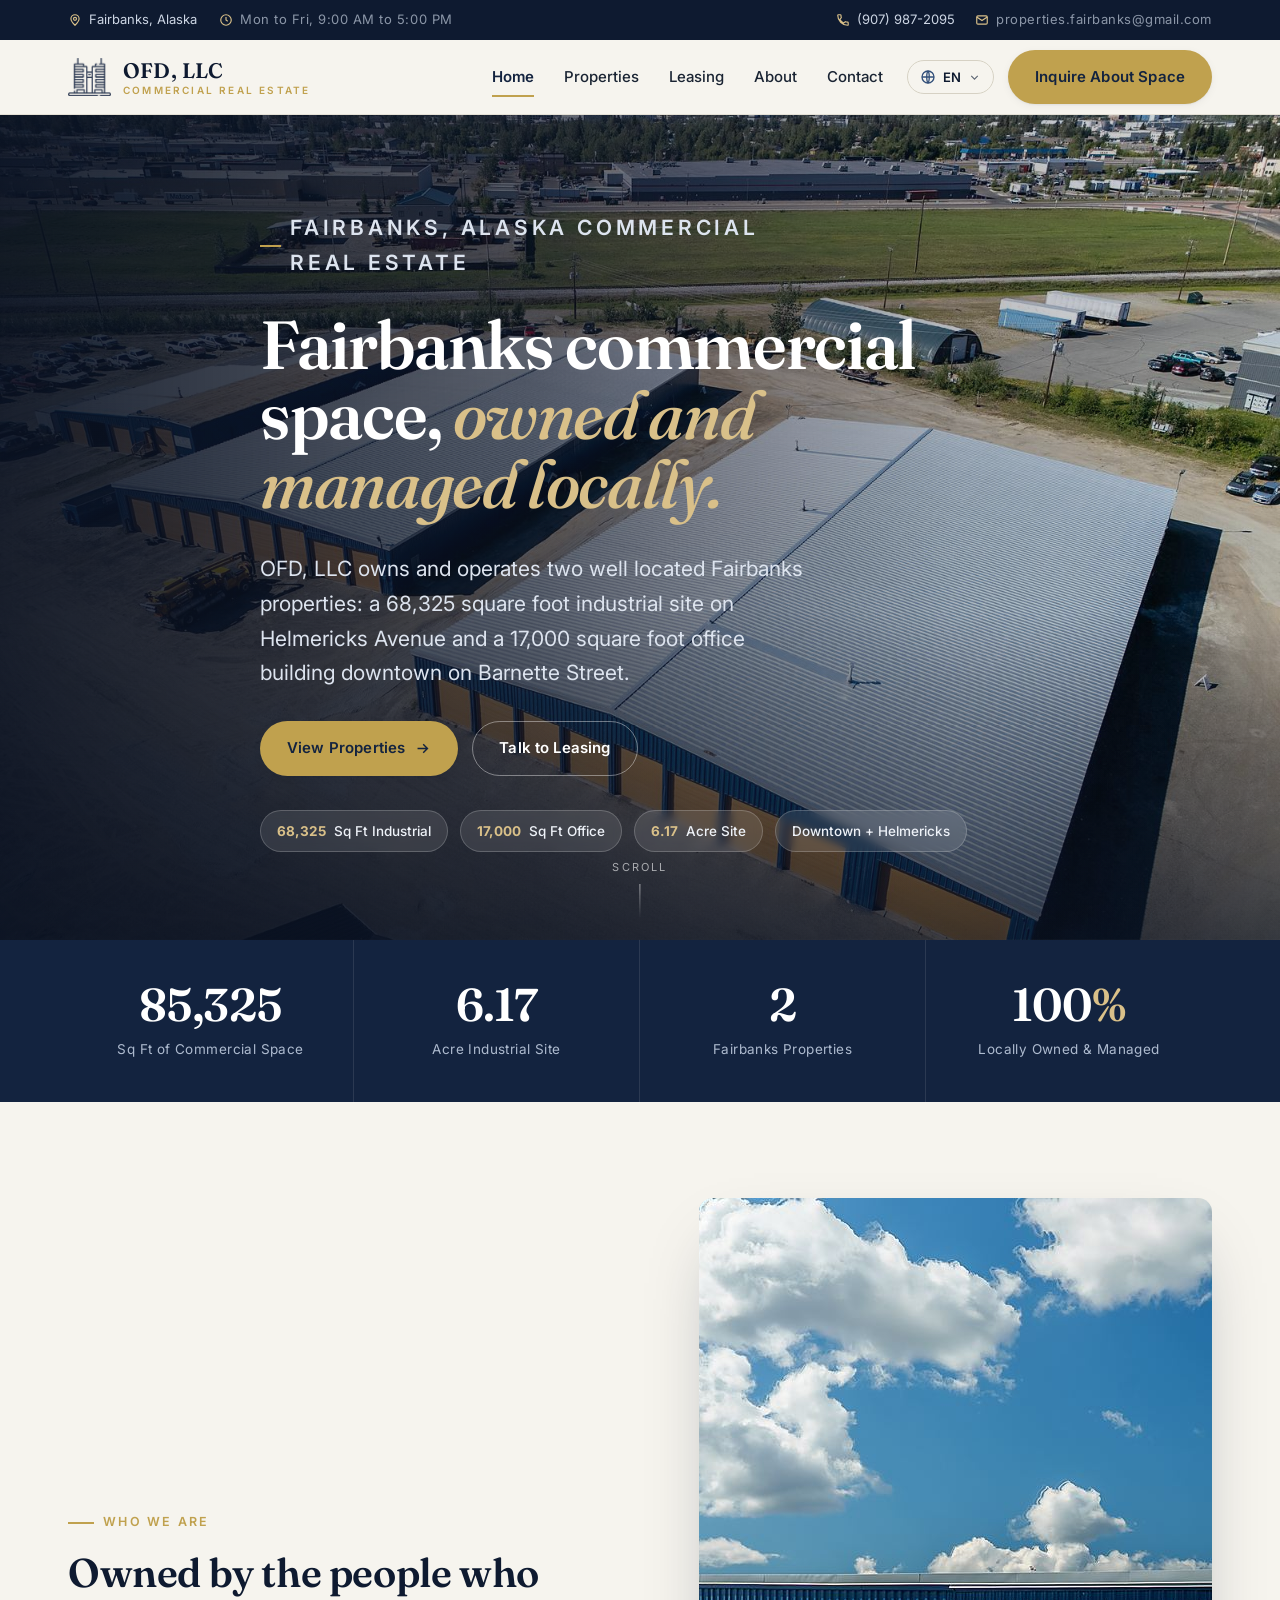
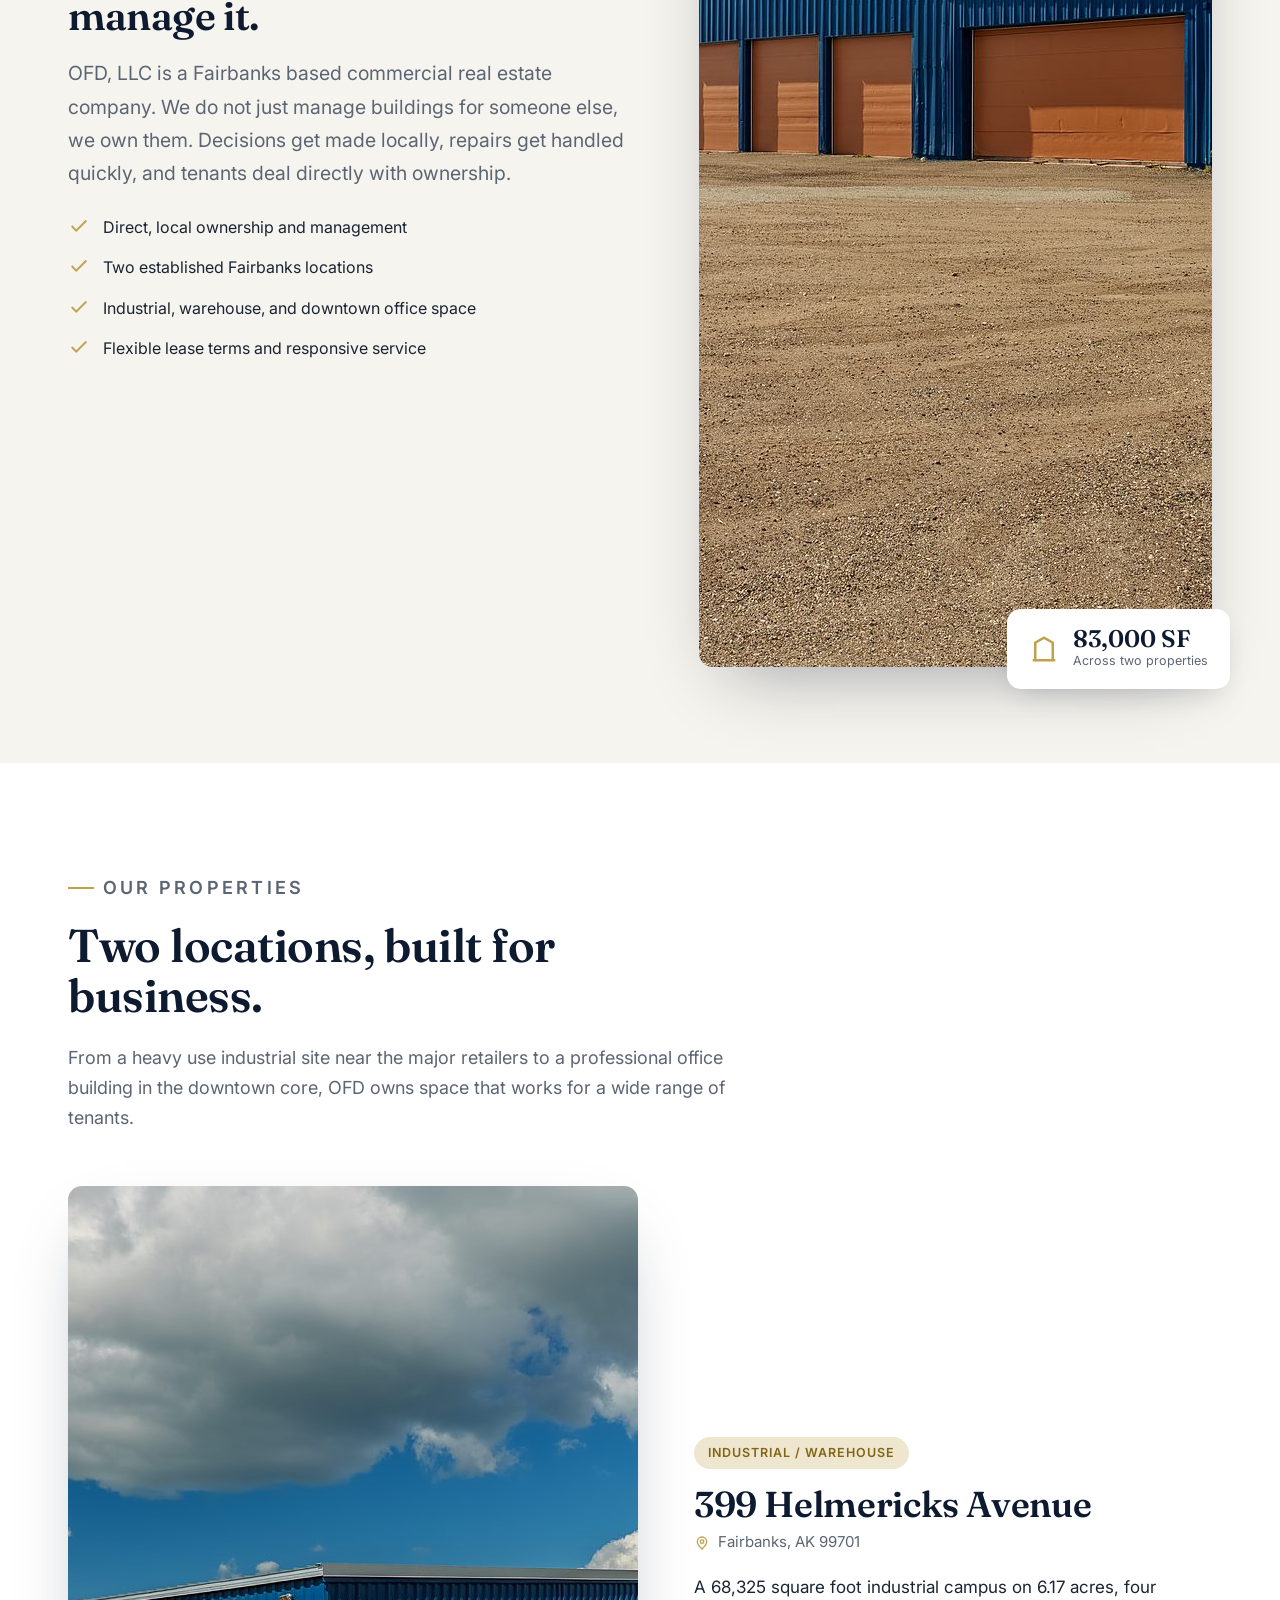
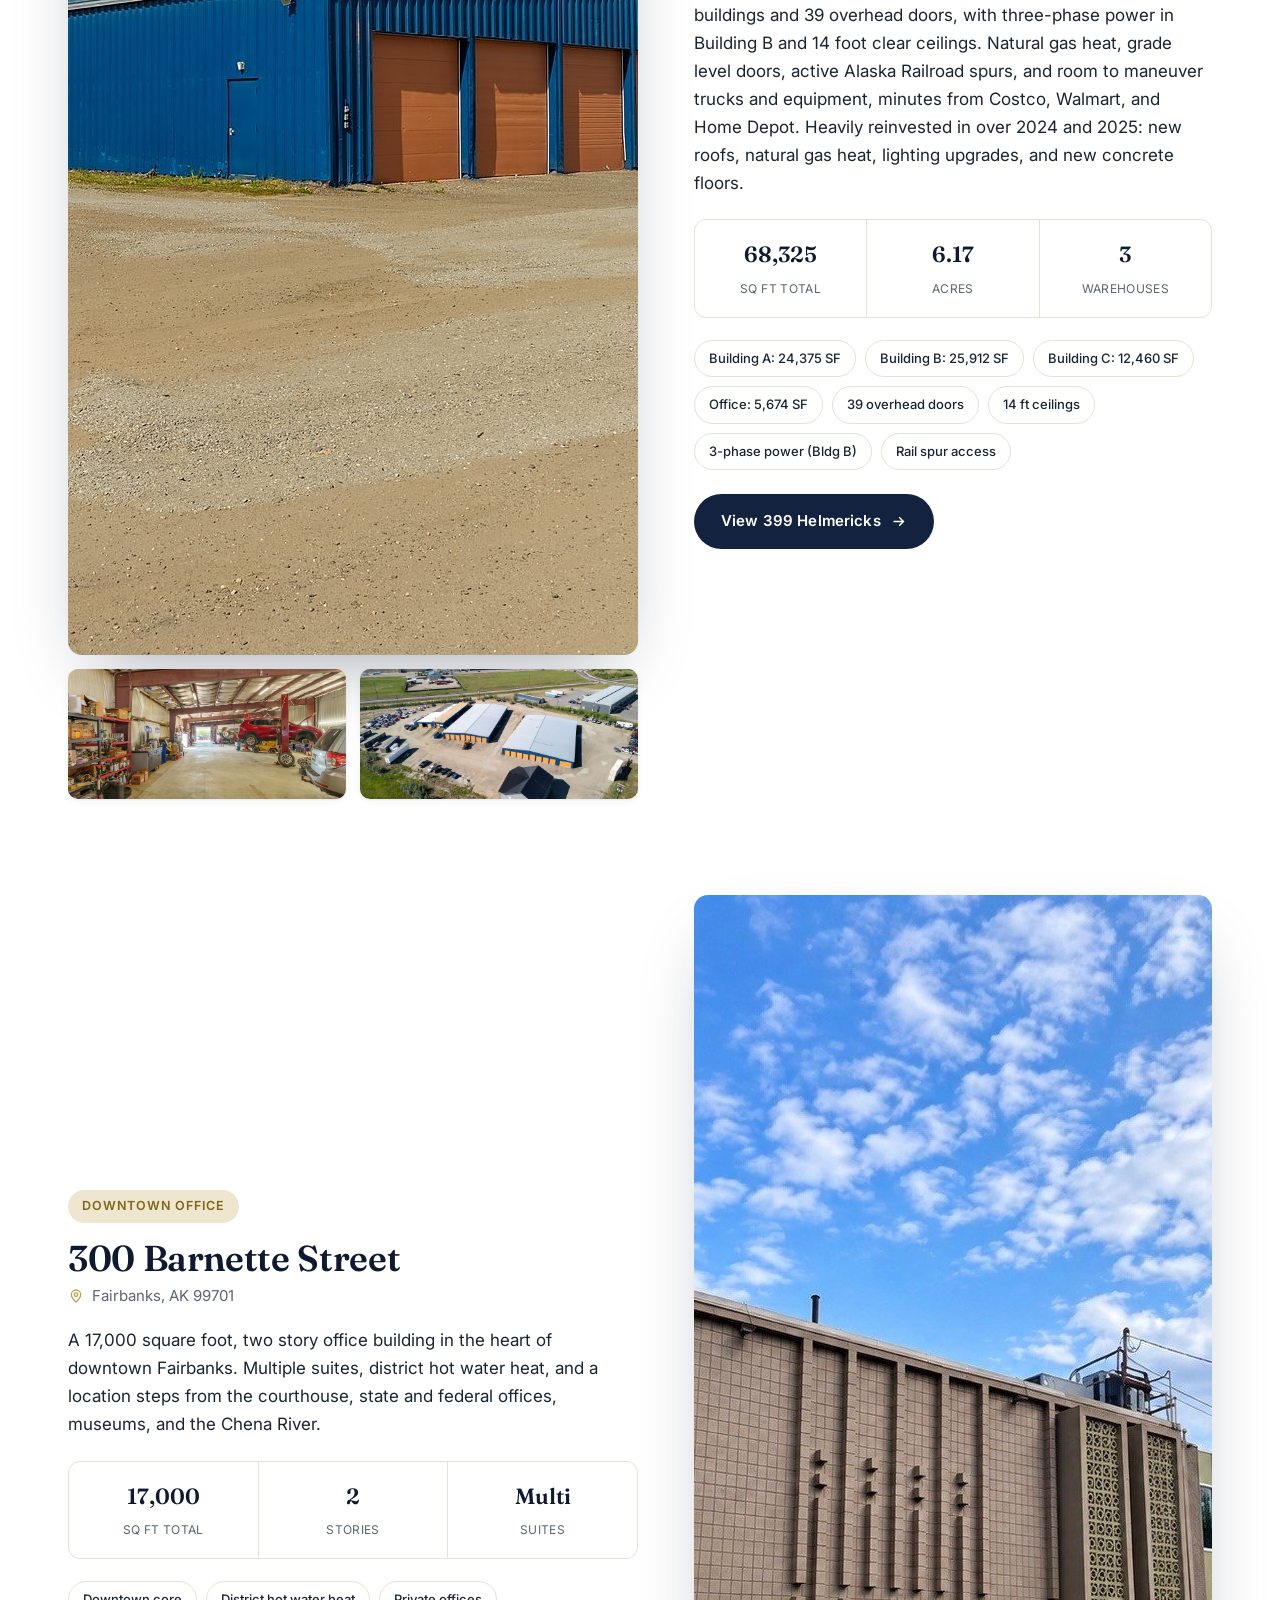
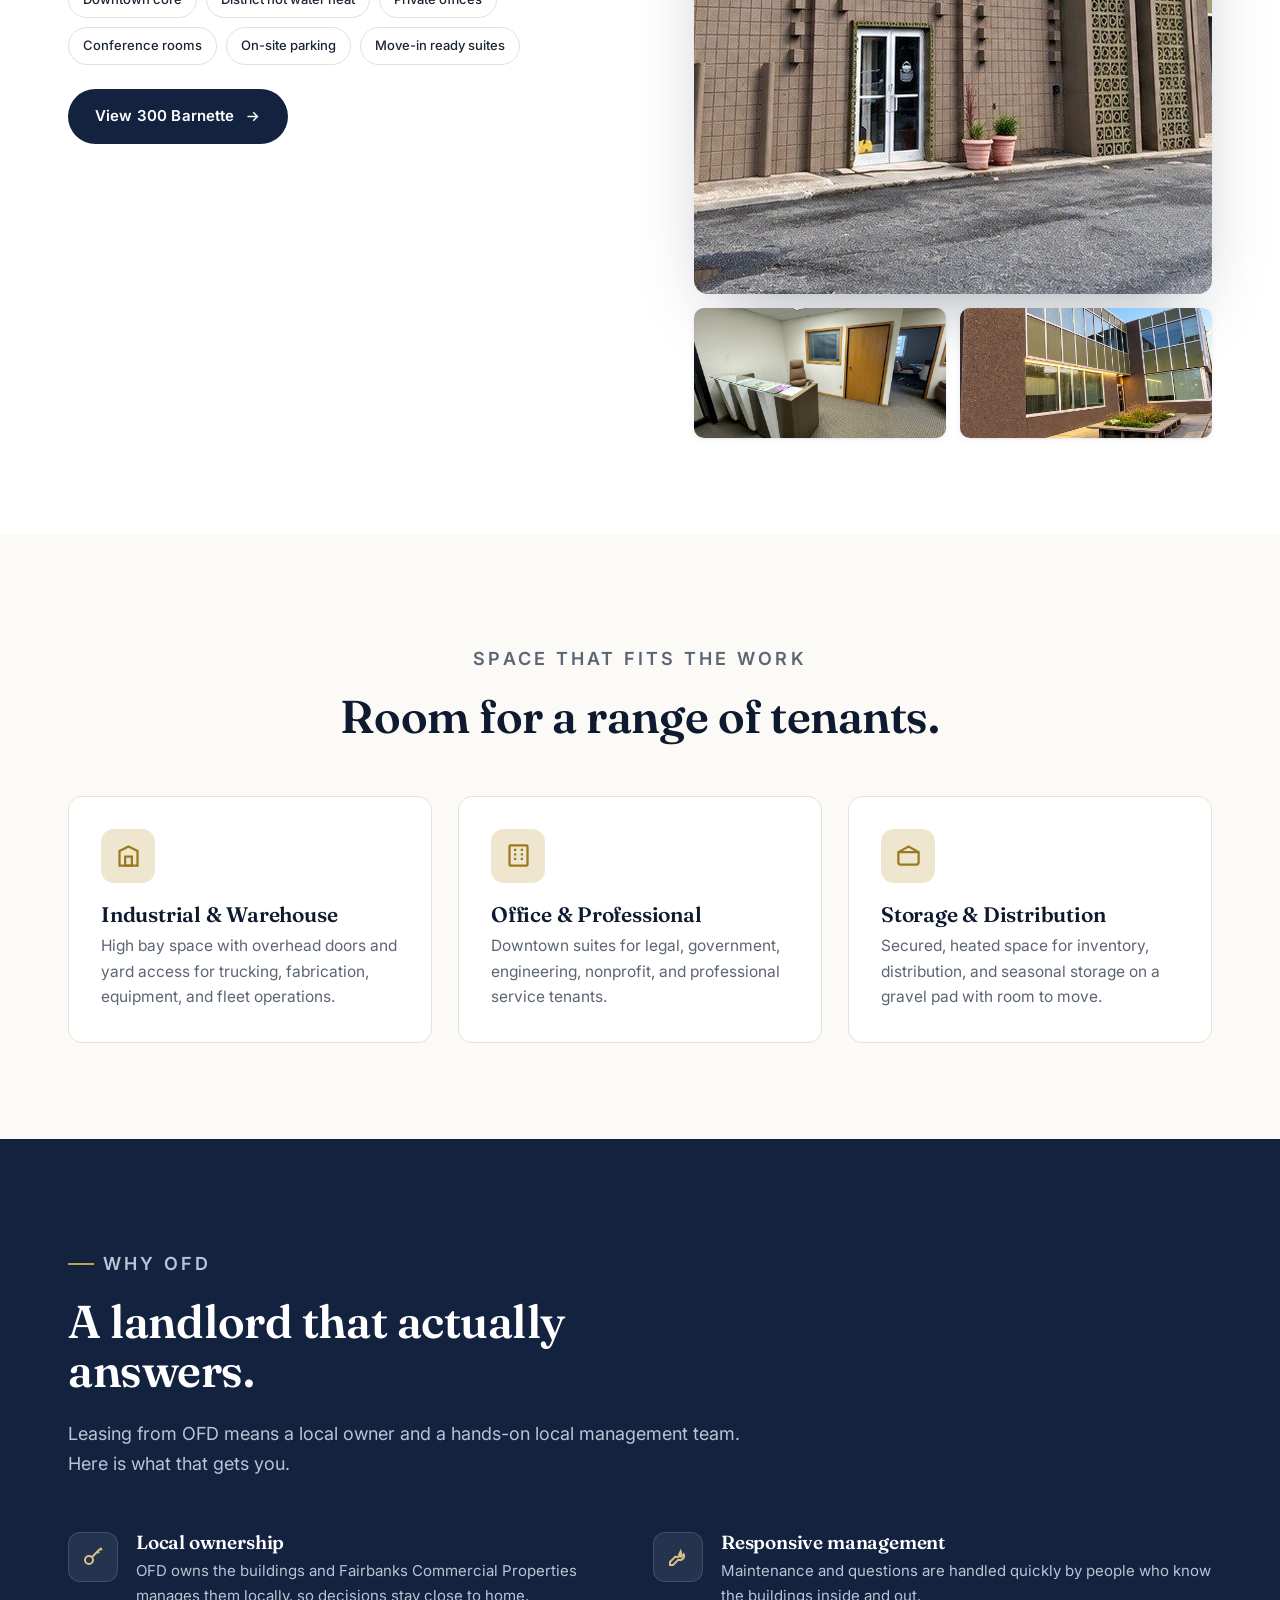
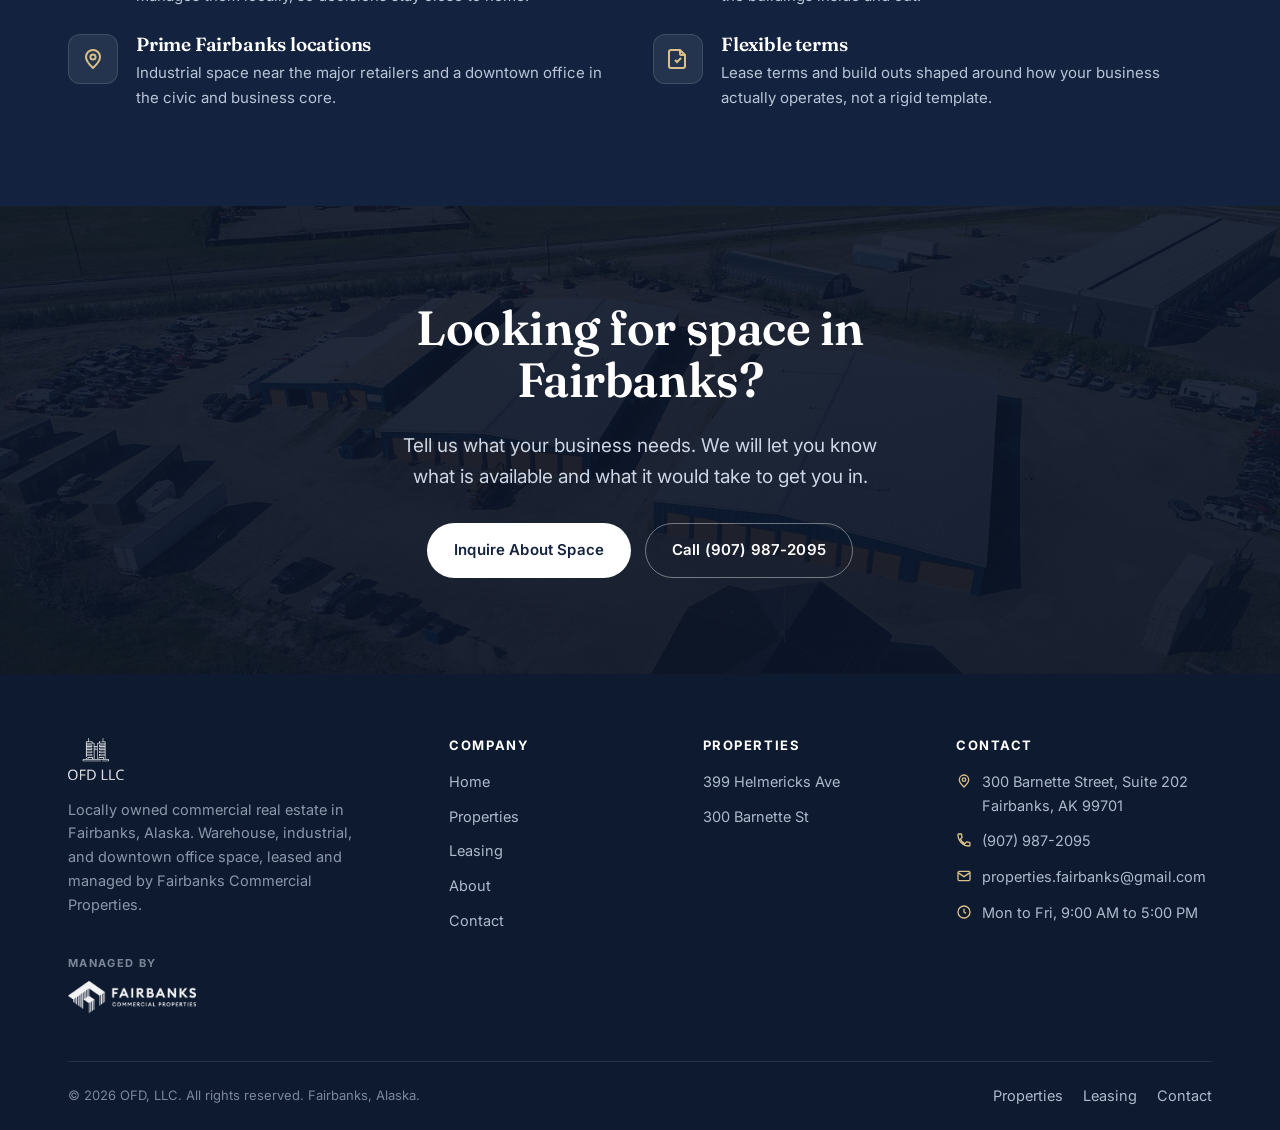
==== commit 71d392a1: "Make language translation reliable on load and revert - Harden the in-place translate call so it for" ====
--- a/index.html
+++ b/index.html
@@ -3,6 +3,9 @@
 <head>
 <meta charset="UTF-8">
 <meta name="viewport" content="width=device-width, initial-scale=1">
+<!-- Warm up Google Translate connections (helps a saved language apply faster) -->
+<link rel="preconnect" href="https://translate.googleapis.com" crossorigin>
+<link rel="dns-prefetch" href="https://translate.google.com">
 <title>OFD, LLC | Commercial Property for Lease in Fairbanks, Alaska</title>
 <meta name="description" content="OFD, LLC owns and manages commercial real estate in Fairbanks, Alaska: a 68,325 sq ft industrial site at 399 Helmericks Ave and a 17,000 sq ft downtown office at 300 Barnette St.">
 <link rel="canonical" href="https://www.ofdllc.com/">
@@ -407,6 +410,6 @@
 
 <!-- Google Translate element (script loaded on demand by app.js) -->
 <div id="google_translate_element" aria-hidden="true"></div>
-<script src="assets/app.js?v=5" defer></script>
+<script src="assets/app.js?v=7" defer></script>
 </body>
 </html>
